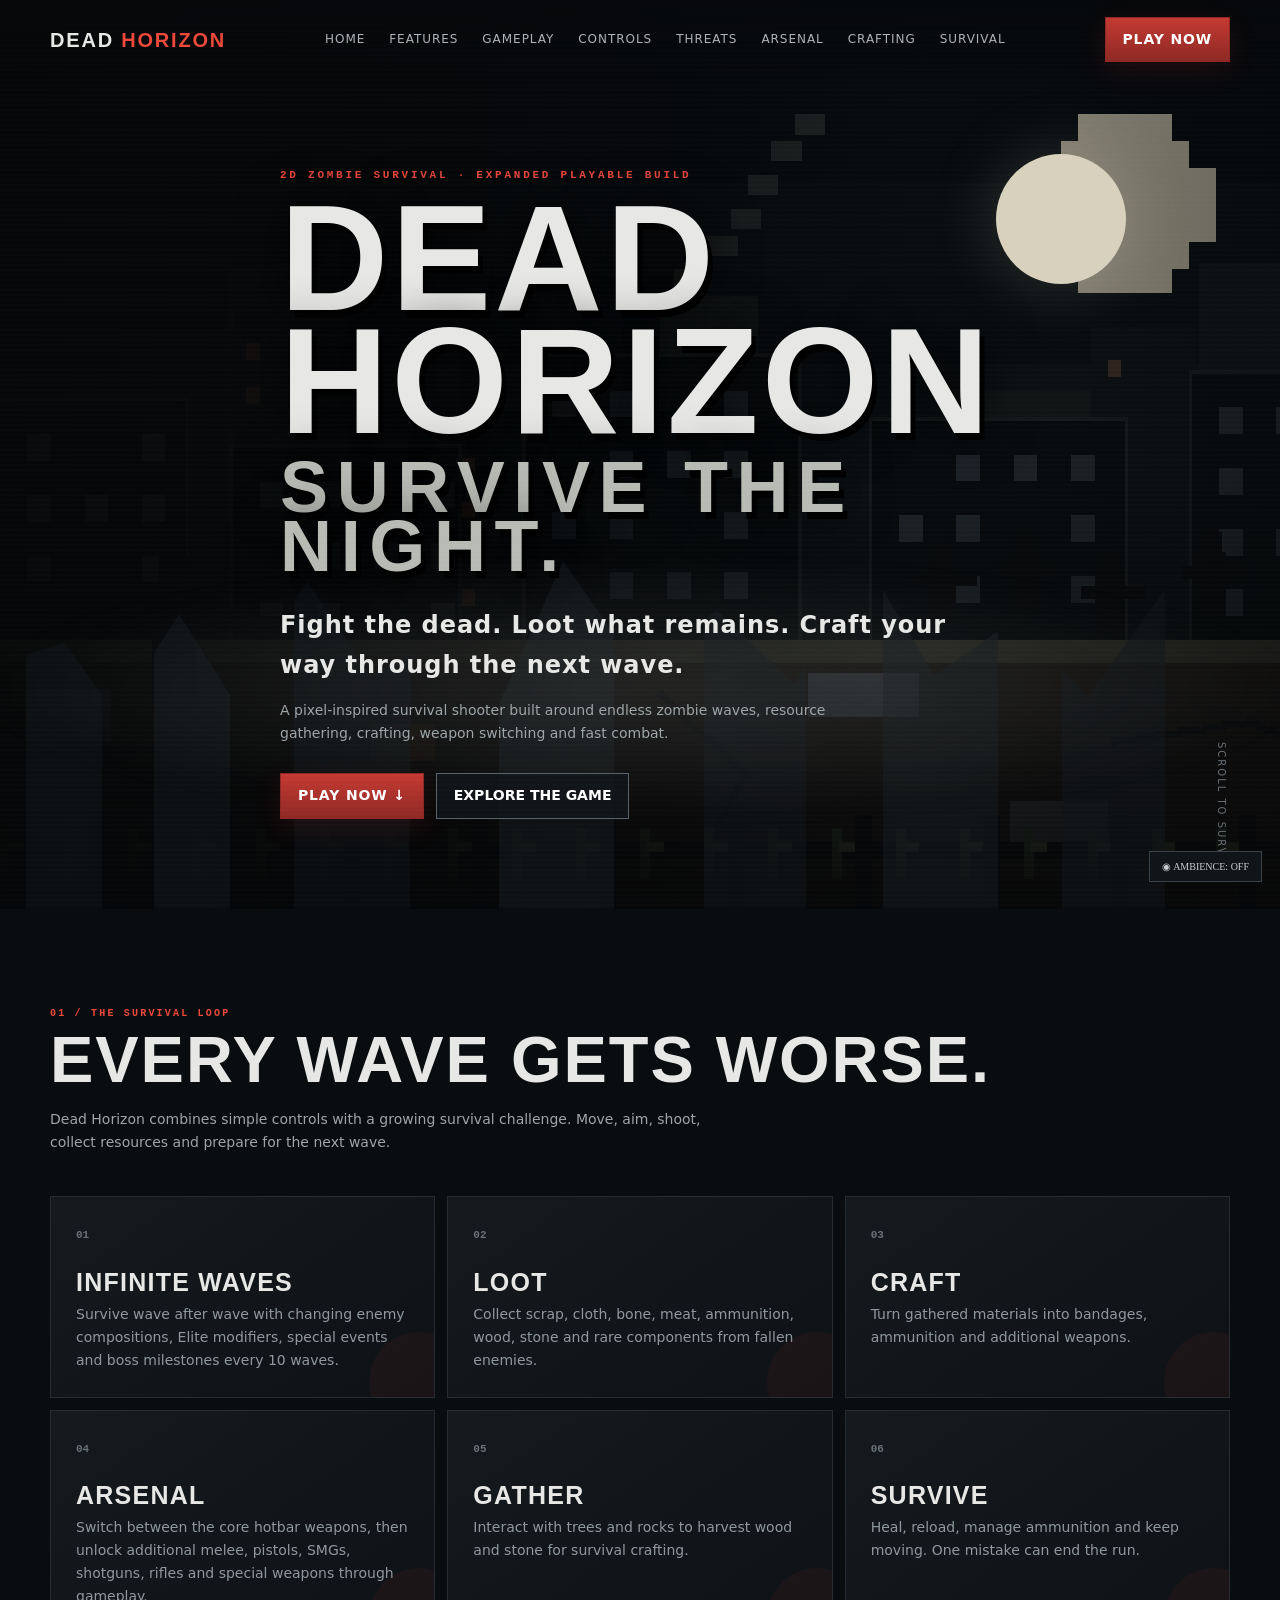
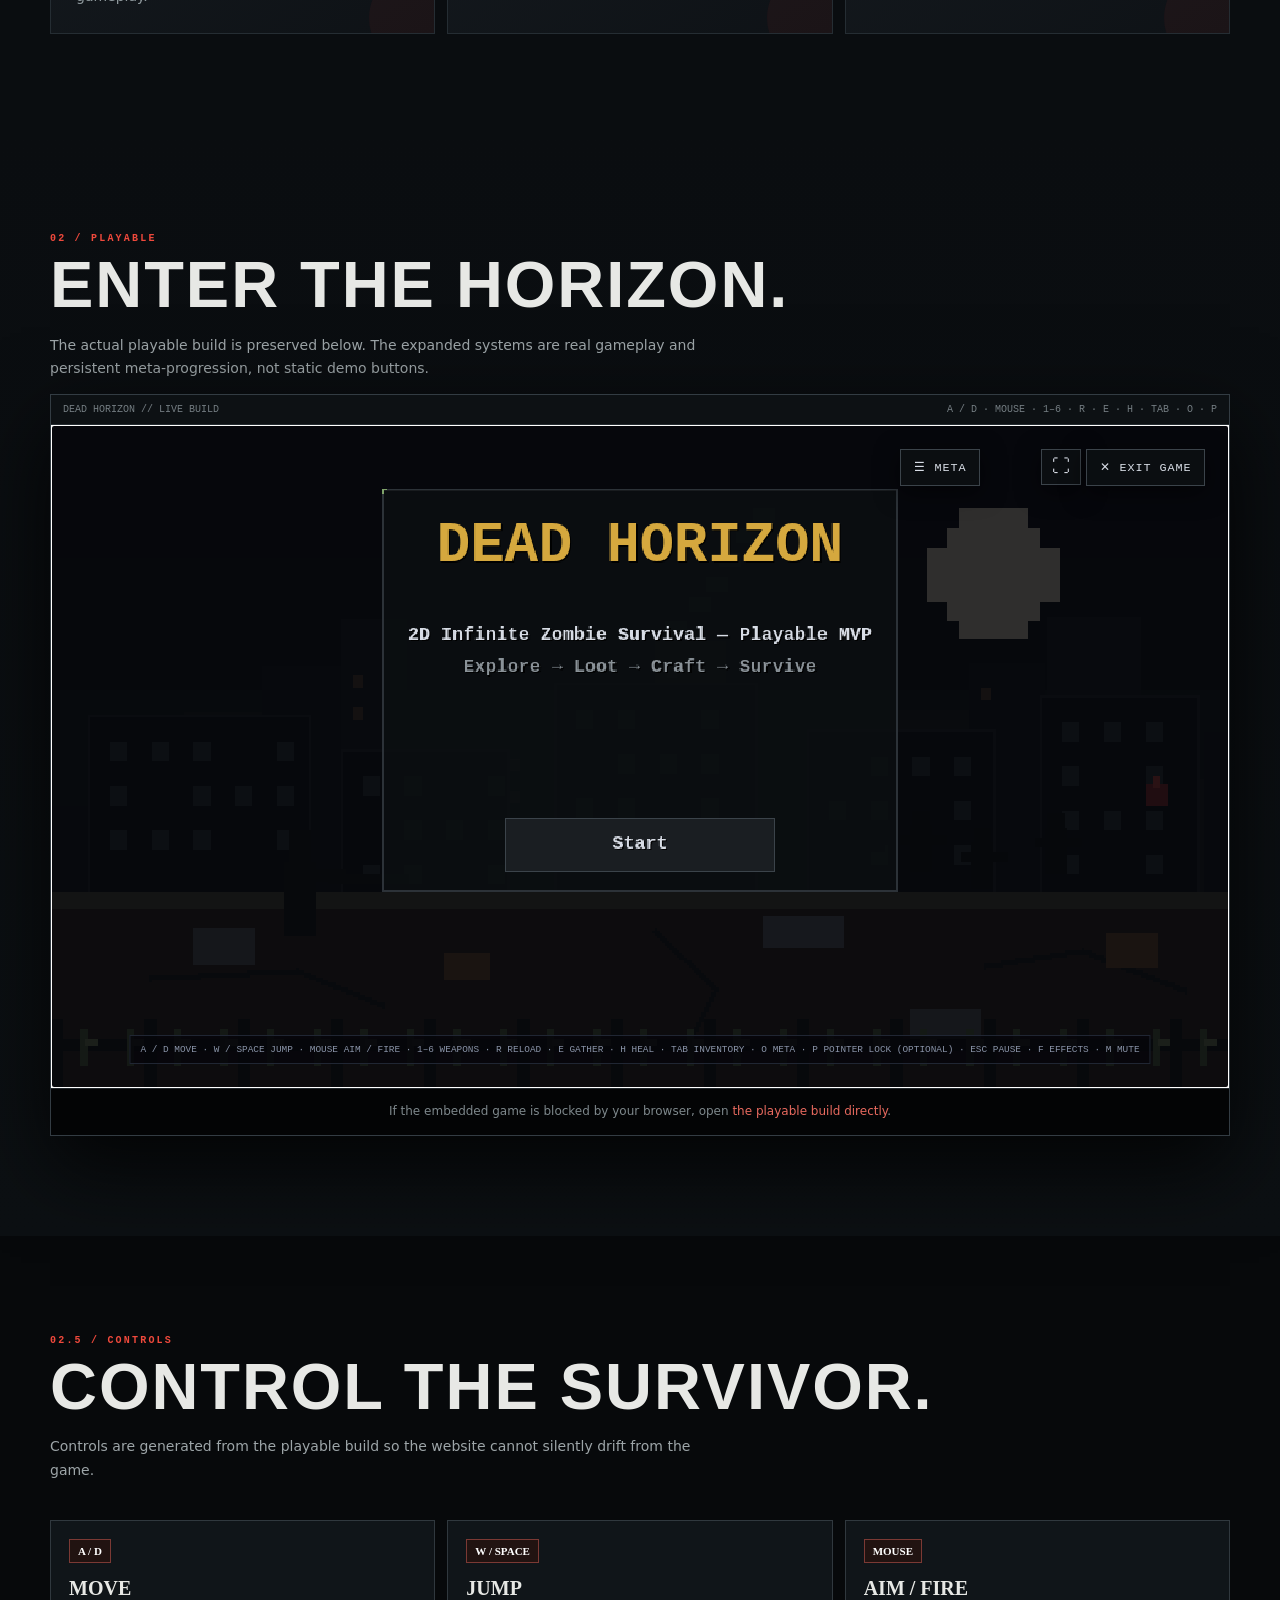
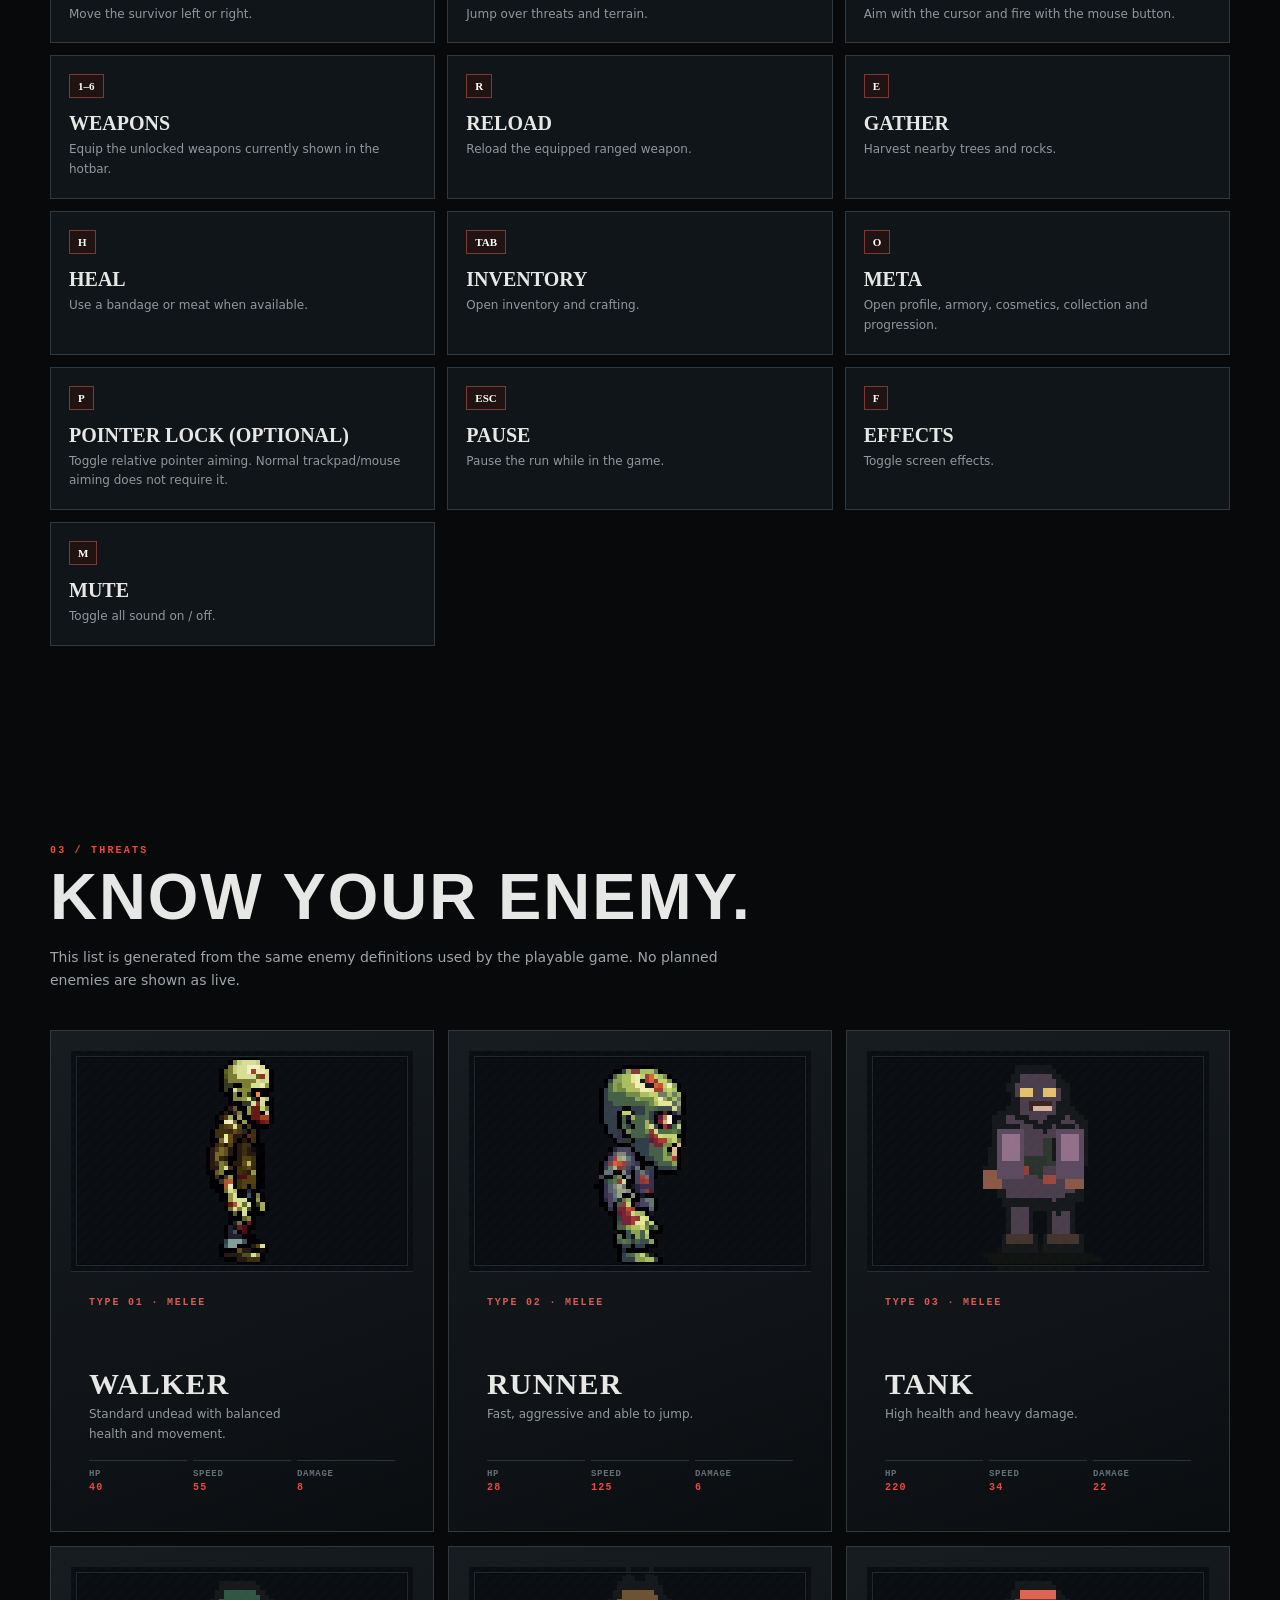
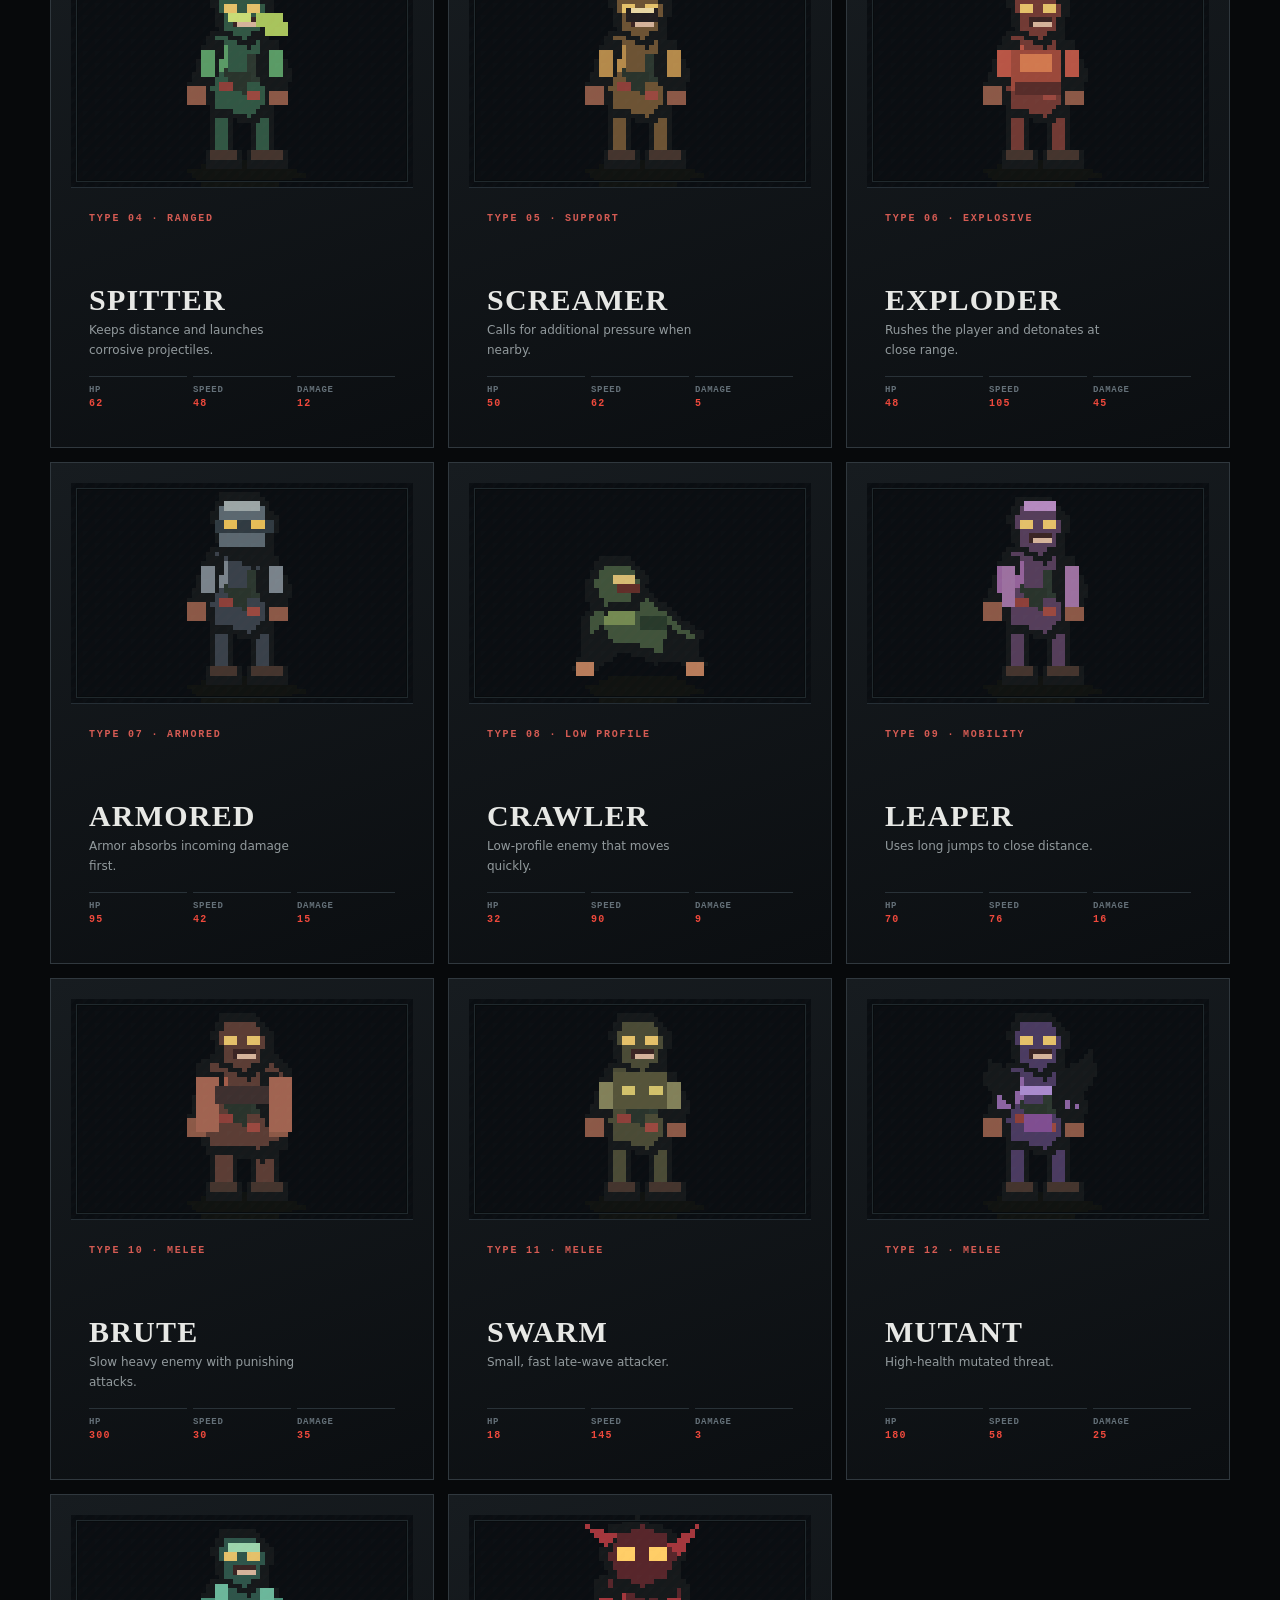
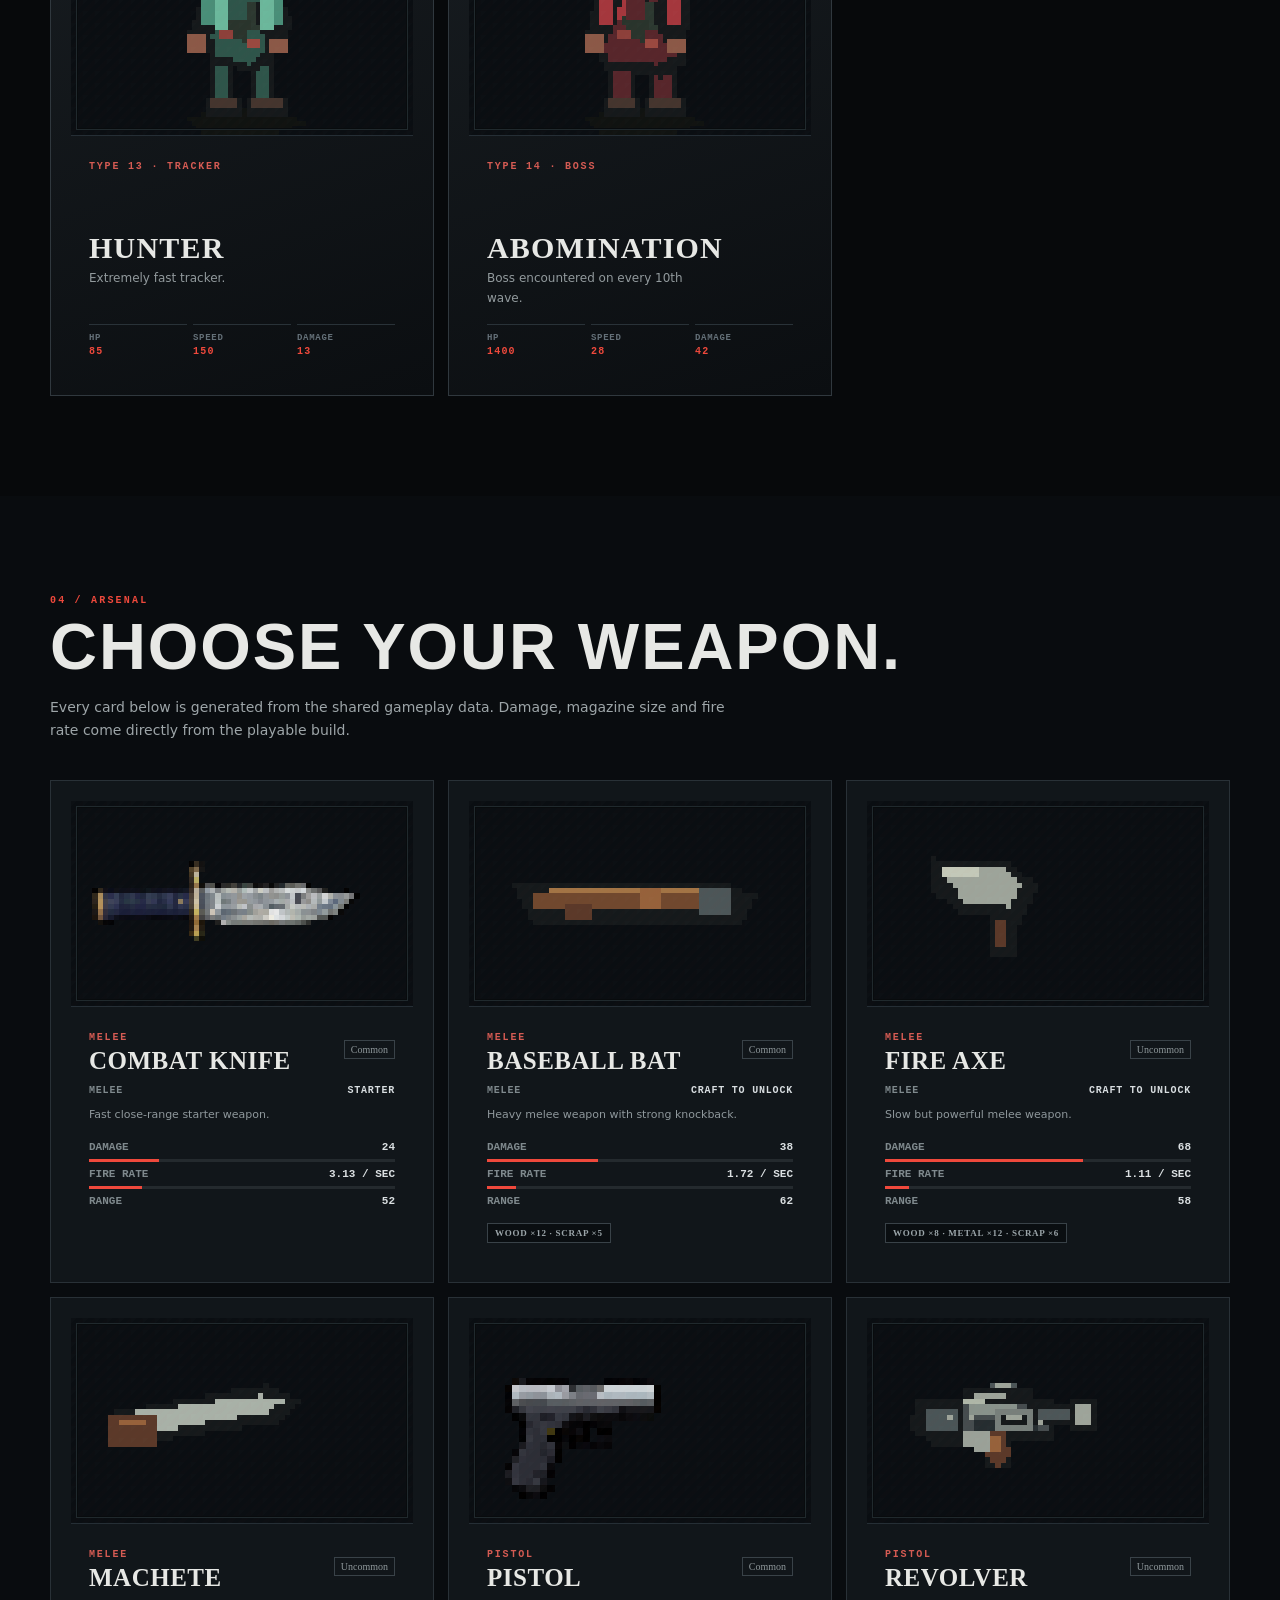
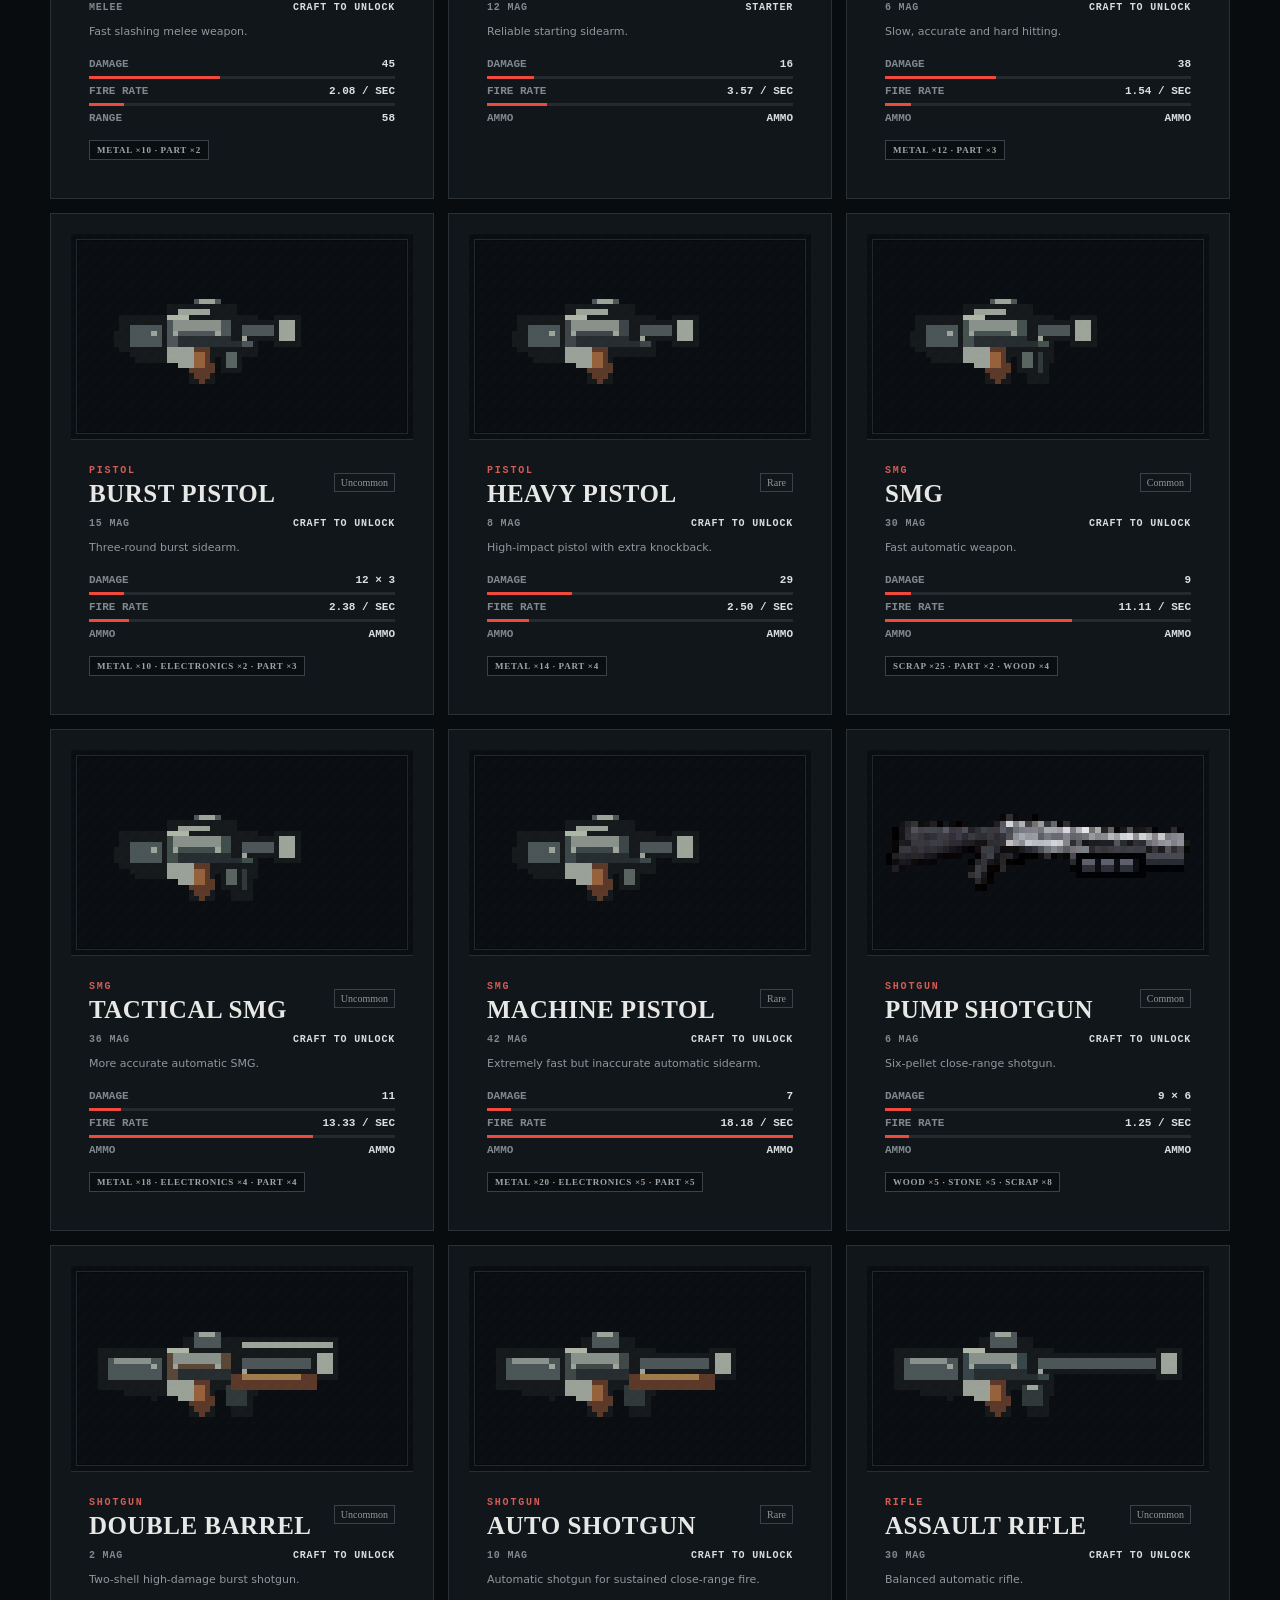
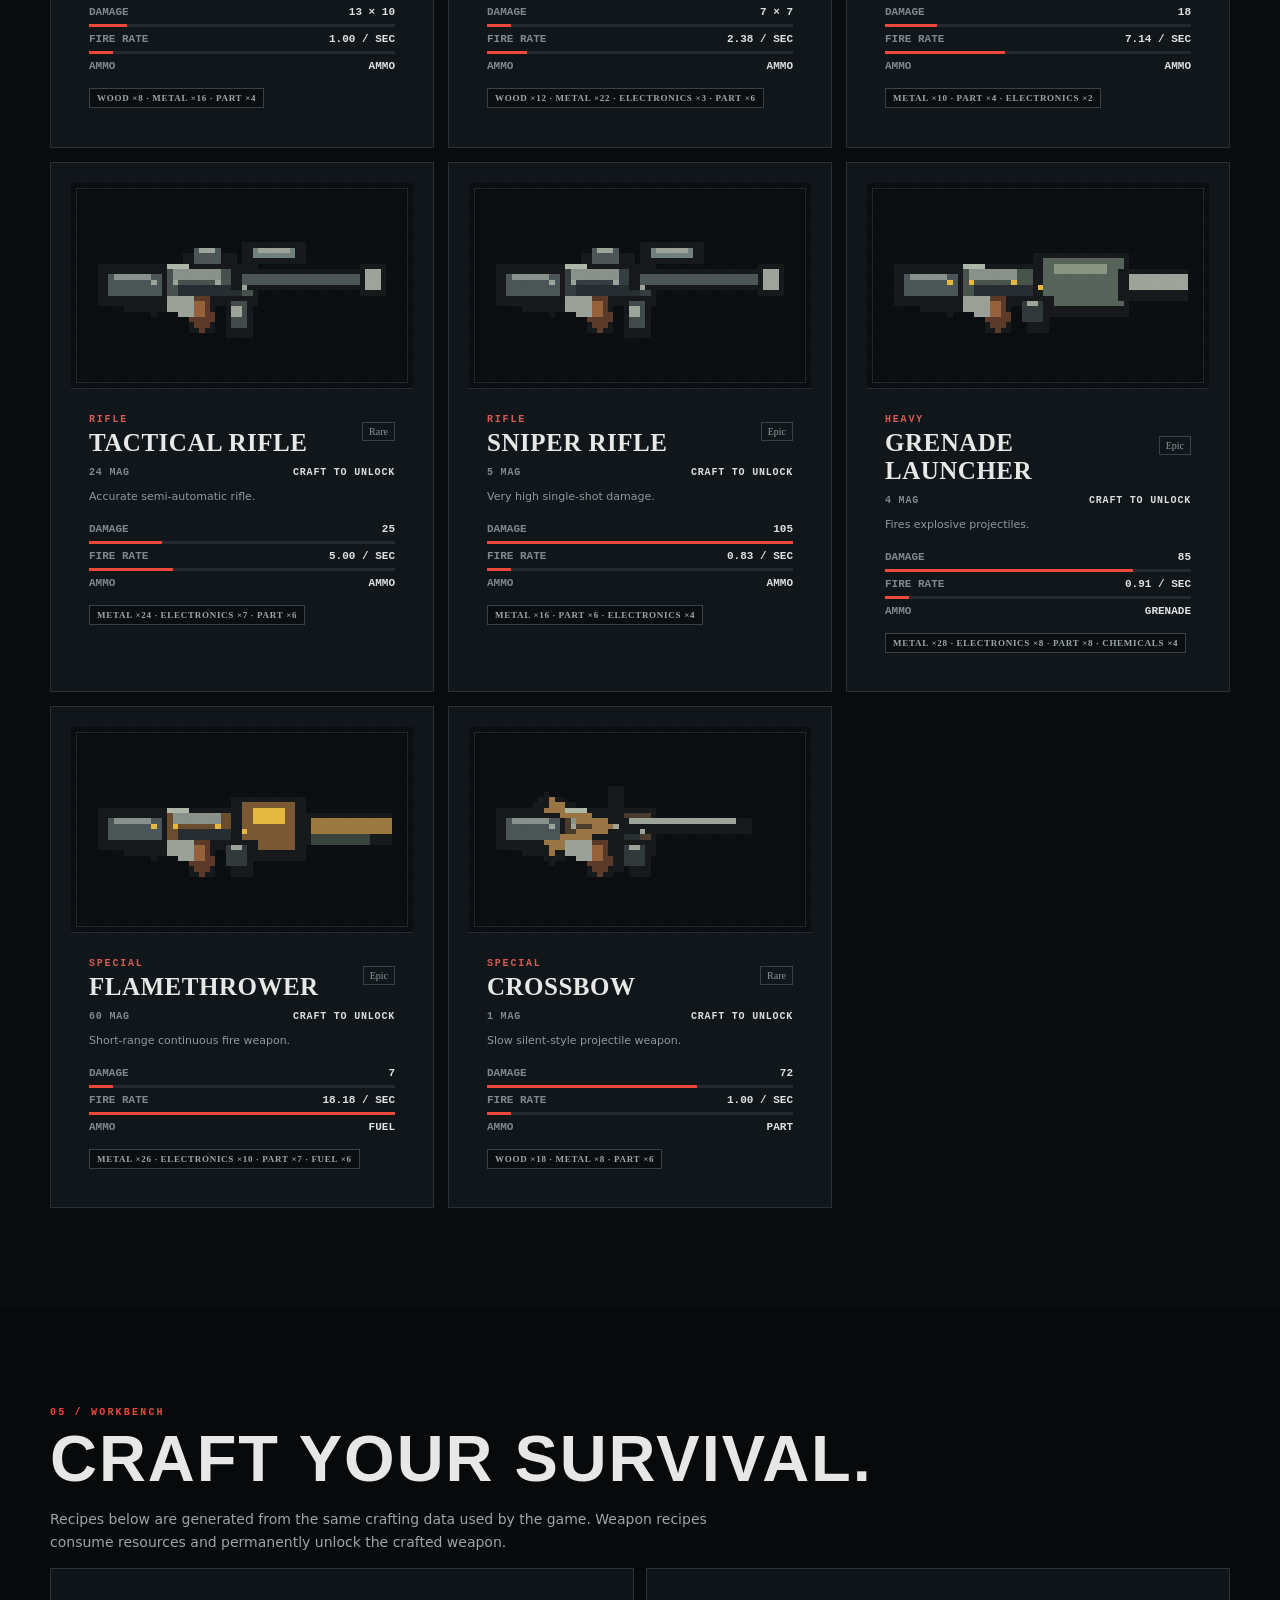
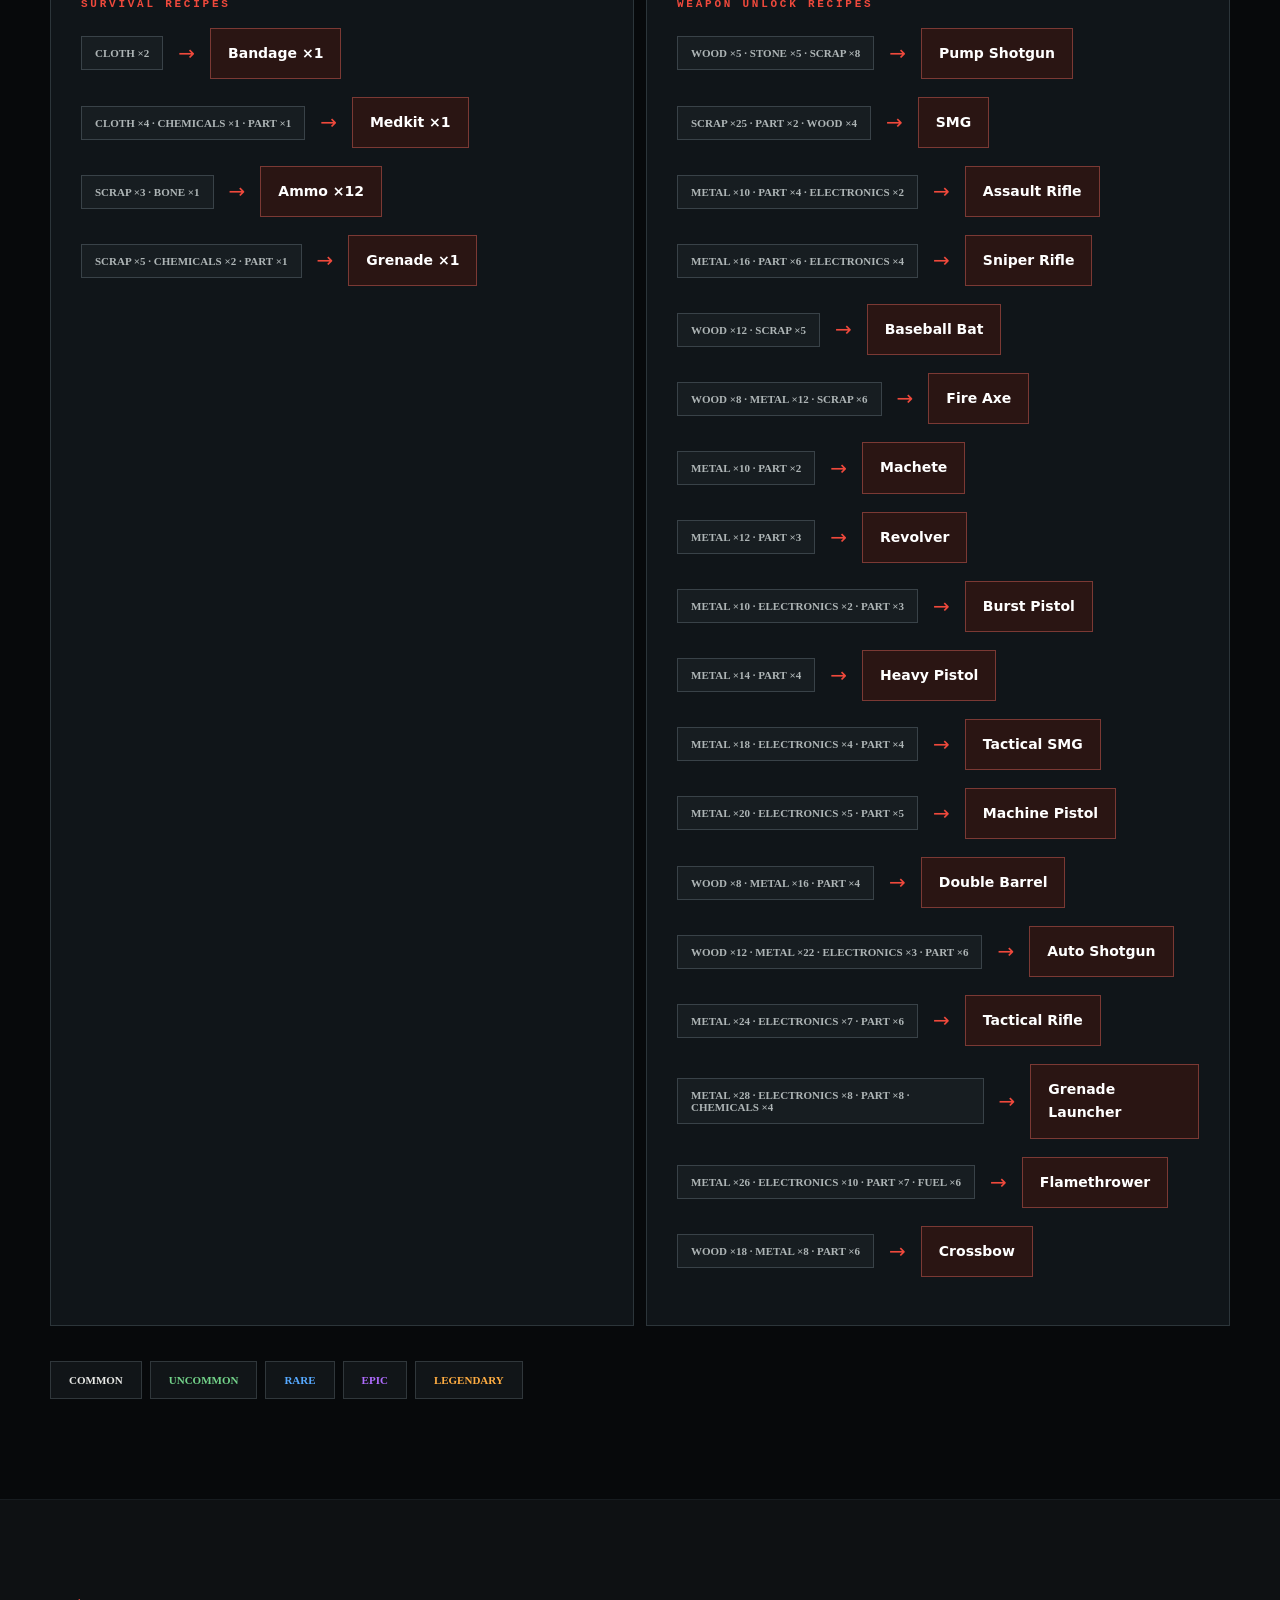
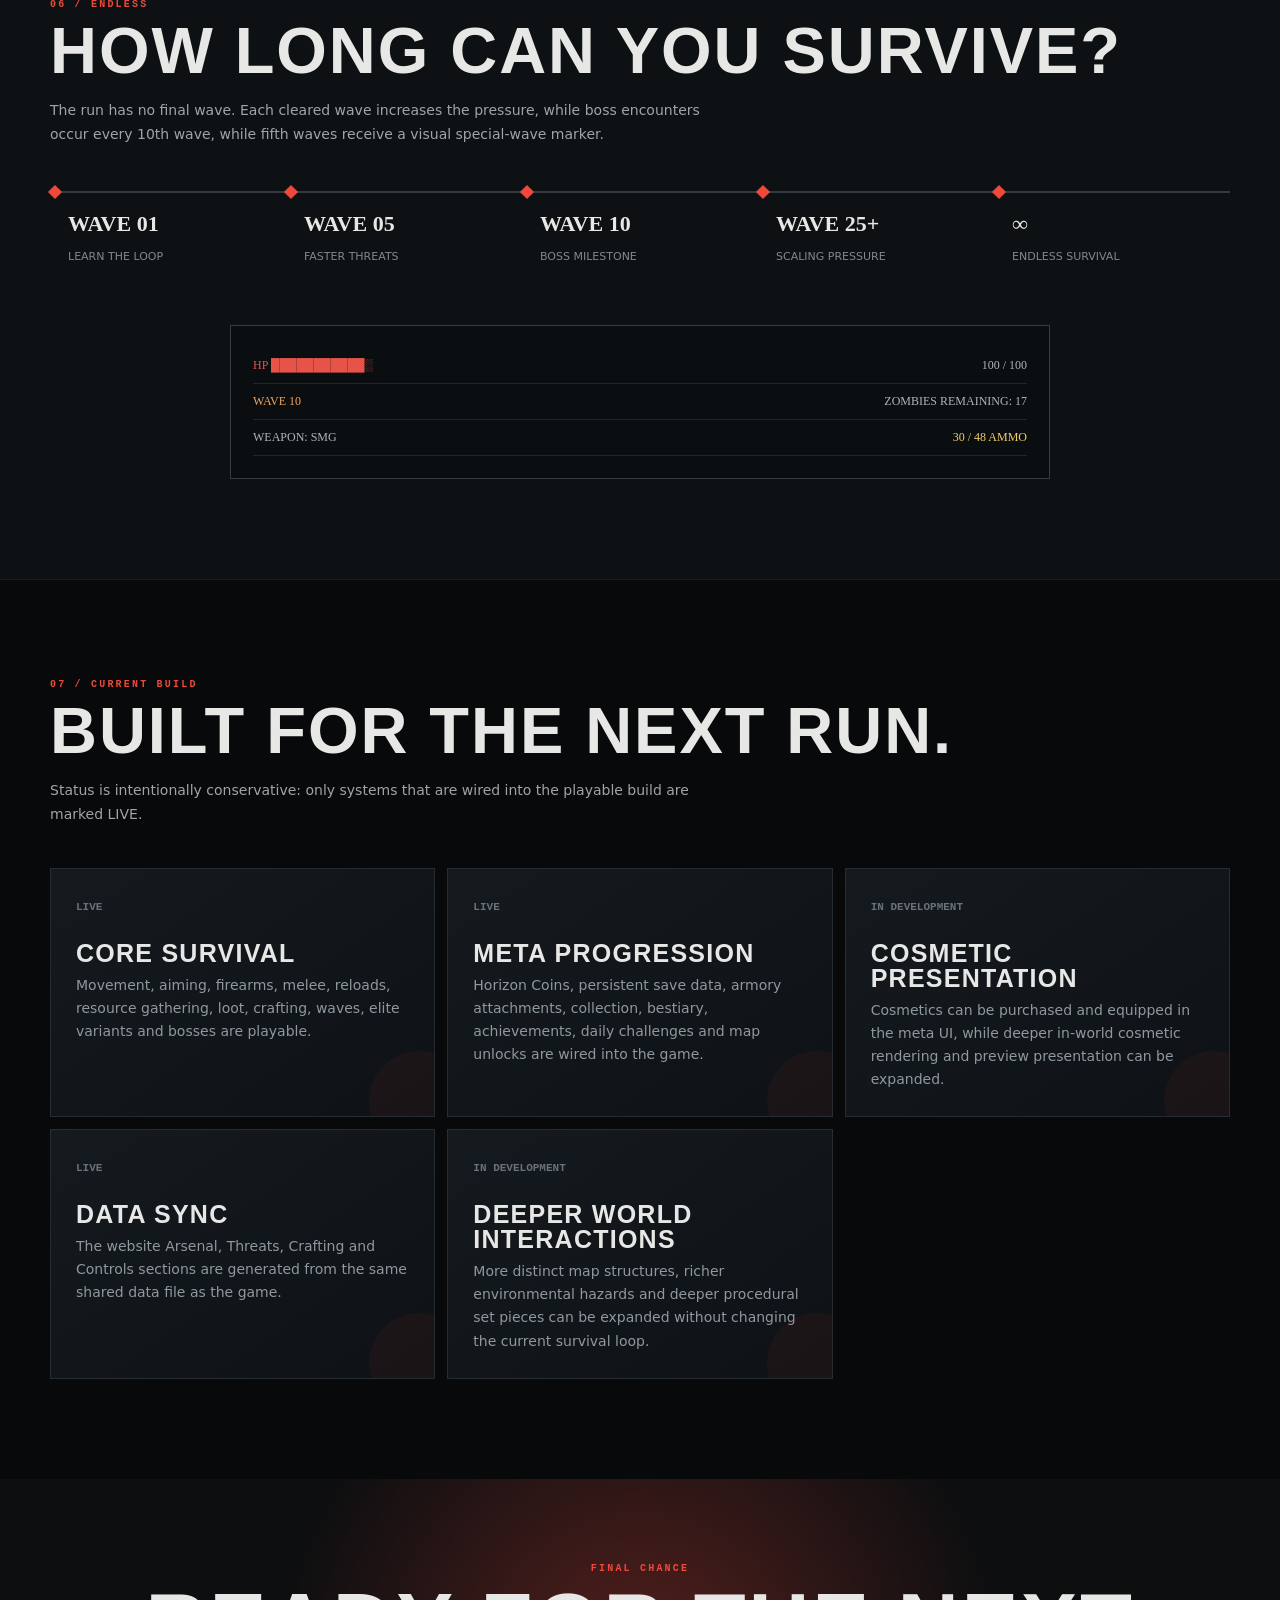
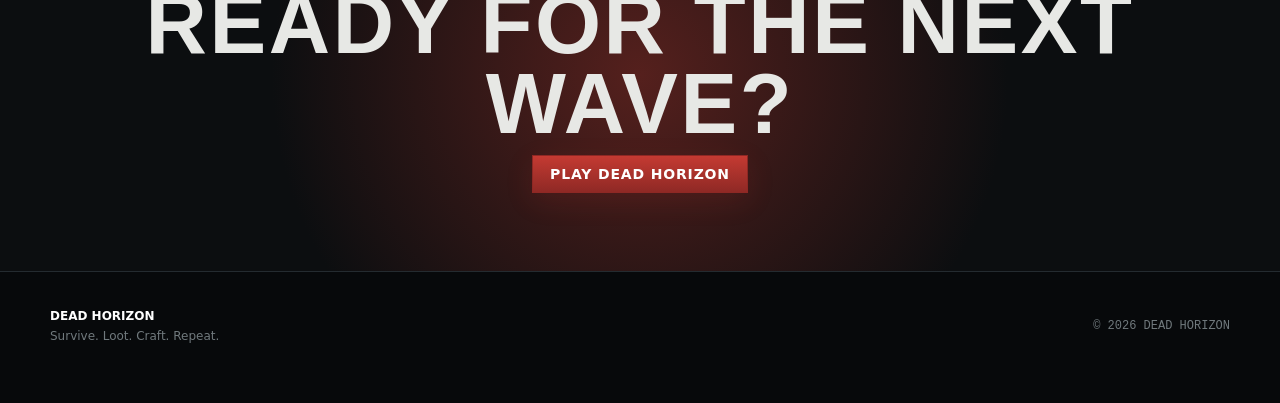
==== dead-horizon-fullscreen-v4/index.html @ 89bdce78 "1stPush" ====
<!doctype html>
<html lang="en">
<head>
<meta charset="utf-8">
<meta name="viewport" content="width=device-width,initial-scale=1,viewport-fit=cover">
<title>Dead Horizon — 2D Zombie Survival</title>
<meta name="description" content="Dead Horizon is a 2D zombie survival shooter with endless waves, resource gathering, crafting-based weapon unlocks, specialized enemies, bosses and persistent meta progression.">
<meta name="theme-color" content="#090b0d">
<meta property="og:title" content="Dead Horizon — 2D Zombie Survival">
<meta property="og:description" content="Survive the night. Fight the dead. Loot. Craft. Repeat.">
<style>
:root{--bg:#07090b;--panel:#101419e8;--panel2:#151a20;--line:#2c333b;--text:#e7e8e5;--muted:#9da5a8;--red:#c7352e;--red2:#ef493c;--orange:#e59a42;--green:#6c8b62;--yellow:#e9c46a;--max:1180px}
*{box-sizing:border-box}html{scroll-behavior:smooth}body{margin:0;background:var(--bg);color:var(--text);font:14px/1.65 Inter,ui-sans-serif,system-ui,-apple-system,Segoe UI,sans-serif;overflow-x:hidden}a{color:inherit;text-decoration:none}button{font:inherit}.mono{font-family:ui-monospace,SFMono-Regular,Menlo,monospace}.container{width:min(var(--max),calc(100% - 36px));margin:auto}
#loader{position:fixed;inset:0;background:#050607;z-index:1000;display:grid;place-items:center;transition:opacity .45s,visibility .45s}.loaderBox{width:min(360px,80vw);text-align:center}.loaderLogo{font:900 clamp(34px,7vw,58px)/1 Impact,Haettenschweiler,'Arial Narrow Bold',sans-serif;letter-spacing:.08em}.loaderLine{height:2px;background:#24292d;margin:18px 0;overflow:hidden}.loaderLine i{display:block;width:45%;height:100%;background:var(--red);animation:load 1s ease-in-out infinite}.loaderText{font-size:11px;letter-spacing:.18em;color:#747c80}@keyframes load{0%{transform:translateX(-110%)}100%{transform:translateX(330%)}}
nav{position:fixed;top:0;left:0;right:0;z-index:100;background:linear-gradient(#07090be8,transparent);padding:17px 0;transition:.25s}nav.scrolled{background:#080a0deF;border-bottom:1px solid #252b30;padding:10px 0}.navInner{display:flex;align-items:center;justify-content:space-between}.brand{font:900 20px/1 Impact,Haettenschweiler,'Arial Narrow Bold',sans-serif;letter-spacing:.09em}.brand span{color:var(--red2)}.links{display:flex;gap:24px;align-items:center;color:#aeb4b6;font-size:12px;text-transform:uppercase;letter-spacing:.08em}.links a:hover,.links a.active{color:#fff}.navPlay,.cta{border:1px solid #8e2824;background:linear-gradient(180deg,#c43a32,#8f2925);color:white;padding:10px 17px;font-weight:800;letter-spacing:.06em;text-transform:uppercase;box-shadow:0 8px 28px #c7352e22;cursor:pointer}.navPlay:hover,.cta:hover{filter:brightness(1.12);transform:translateY(-1px)}.hamb{display:none;background:none;border:0;color:white;font-size:25px}
.hero{min-height:92vh;position:relative;display:grid;align-items:end;overflow:hidden;background:#070b0f url('assets/environment/hero.png') center/cover no-repeat;image-rendering:pixelated}.hero:before{content:"";position:absolute;inset:0;background:linear-gradient(90deg,#050607e8 0%,#050607c9 34%,#05060755 72%,#05060788 100%),linear-gradient(0deg,#050607e8 0%,transparent 48%)}.hero:after{content:"";position:absolute;inset:0;pointer-events:none;background:repeating-linear-gradient(0deg,#fff0 0 3px,#ffffff06 4px,#fff0 5px);mix-blend-mode:screen;opacity:.35}.moon{position:absolute;right:12%;top:17%;width:130px;height:130px;border-radius:50%;background:#d7d1bd;box-shadow:0 0 70px #d8d1b533}.city{position:absolute;inset:auto 0 0;height:45%;opacity:.6;background:linear-gradient(90deg,transparent 2%,#101418 2% 8%,transparent 8% 12%,#12171b 12% 18%,transparent 18% 23%,#0d1216 23% 32%,transparent 32% 39%,#14191c 39% 48%,transparent 48% 55%,#101418 55% 63%,transparent 63% 69%,#14191c 69% 78%,transparent 78% 83%,#101418 83% 91%,transparent 91%);clip-path:polygon(0 40%,5% 35%,9% 52%,14% 28%,18% 48%,24% 20%,29% 43%,34% 34%,39% 50%,44% 15%,50% 42%,56% 27%,62% 45%,68% 17%,73% 43%,79% 30%,85% 48%,91% 22%,96% 44%,100% 32%,100% 100%,0 100%)}.fog{position:absolute;left:-10%;right:-10%;bottom:8%;height:32%;background:radial-gradient(ellipse,#b4bbb522,transparent 62%);filter:blur(14px);animation:fog 16s ease-in-out infinite alternate}@keyframes fog{to{transform:translateX(8%) scale(1.08)}}.heroContent{position:relative;padding:170px 0 90px;max-width:720px}.eyebrow{font:700 11px/1 ui-monospace,monospace;letter-spacing:.25em;color:var(--red2);margin-bottom:16px}.hero h1{font:900 clamp(64px,12vw,150px)/.82 Impact,Haettenschweiler,'Arial Narrow Bold',sans-serif;letter-spacing:.02em;margin:0;text-shadow:5px 7px 0 #000,0 0 50px #000}.hero h1 em{display:block;font-style:normal;color:#b8bbb4;font-size:.48em;letter-spacing:.12em;margin-top:15px}.tagline{font-size:clamp(17px,2.2vw,24px);font-weight:800;letter-spacing:.04em;margin:30px 0 10px}.sub{color:var(--muted);max-width:590px}.actions{display:flex;gap:12px;flex-wrap:wrap;margin-top:28px}.ghost{border:1px solid #596169;background:#11161ad9;color:white;padding:10px 17px;font-weight:800;cursor:pointer}.ghost:hover{border-color:#a8b0b3;background:#171d22}.scrollCue{position:absolute;right:4%;bottom:30px;writing-mode:vertical-rl;color:#687177;font-size:10px;letter-spacing:.2em}
section{padding:100px 0}.sectionKicker{font:700 10px/1 ui-monospace,monospace;letter-spacing:.22em;color:var(--red2);text-transform:uppercase}.sectionTitle{font:900 clamp(34px,6vw,65px)/.95 Impact,Haettenschweiler,'Arial Narrow Bold',sans-serif;letter-spacing:.03em;margin:10px 0 18px}.sectionIntro{color:var(--muted);max-width:680px}.features{background:#0a0d10}.grid{display:grid;grid-template-columns:repeat(3,1fr);gap:12px;margin-top:42px}.card{position:relative;padding:25px;background:linear-gradient(145deg,#151a1f,#0e1216);border:1px solid #252d33;min-height:190px;overflow:hidden;transition:.25s}.card:hover{transform:translateY(-5px);border-color:#6d3935;box-shadow:0 18px 40px #0008}.card:after{content:"";position:absolute;width:100px;height:100px;border-radius:50%;right:-35px;bottom:-35px;background:#c7352e12}.num{font:700 11px ui-monospace,monospace;color:#697278}.card h3{font:900 25px/1 Impact,Haettenschweiler,'Arial Narrow Bold',sans-serif;letter-spacing:.05em;margin:24px 0 8px}.card p{color:#8f999d;margin:0}.gameplay{background:linear-gradient(180deg,#0a0d10,#0c1013)}.gameFrame{border:1px solid #333c43;background:#030405;box-shadow:0 30px 80px #000c;position:relative}.gameFrame iframe{display:block;width:100%;aspect-ratio:16/9;border:0}.frameTop{padding:9px 12px;border-bottom:1px solid #262d32;background:#0d1114;color:#747d82;font:10px ui-monospace,monospace;display:flex;justify-content:space-between}.playNote{padding:13px;color:#7e888c;font-size:12px;text-align:center;border-top:1px solid #22292d}
.enemyGrid,.weaponGrid{display:grid;grid-template-columns:repeat(3,1fr);gap:14px;margin-top:38px}.enemy,.weapon{position:relative;overflow:hidden;border:1px solid #2c353b;background:linear-gradient(180deg,#11171b,#0c1013);padding:0;min-width:0}.assetFrame{position:relative;display:grid;place-items:center;min-height:220px;background:#0a0e12;border-bottom:1px solid #252e35;overflow:hidden}.assetFrame:before{content:"";position:absolute;inset:0;background:linear-gradient(135deg,#ffffff04 25%,transparent 25% 50%,#c7352e06 50% 75%,transparent 75%);background-size:12px 12px;opacity:.5;pointer-events:none}.assetFrame:after{content:"";position:absolute;inset:5px;border:1px solid #20292d;box-shadow:inset 0 0 0 1px #080b0d;pointer-events:none}.assetFrame img{display:block;width:100%;height:220px;object-fit:contain;image-rendering:pixelated;image-rendering:crisp-edges;transition:transform .25s ease,filter .25s ease}.enemy:hover .assetFrame img,.weapon:hover .assetFrame img{transform:scale(1.04);filter:brightness(1.12)}.assetFallback{padding:28px;text-align:center;color:#66727a;font:700 11px ui-monospace,monospace;letter-spacing:.12em}.enemyBody,.weaponBody{padding:17px 18px 18px}.visualKicker{font:700 10px ui-monospace,monospace;letter-spacing:.18em;color:#d55b53}.enemy h3,.weapon h3{margin:6px 0 7px;font:900 clamp(23px,2.2vw,34px)/.95 Impact,Haettenschweiler,'Arial Narrow Bold',sans-serif;letter-spacing:.02em}.visualDesc{color:#8e999f;font-size:12px;line-height:1.65;min-height:40px}.visualMeta{display:grid;grid-template-columns:repeat(3,1fr);gap:6px;margin-top:15px}.visualStat{border-top:1px solid #293238;padding-top:8px}.visualStat span{display:block;color:#647078;font:700 9px ui-monospace,monospace;letter-spacing:.08em}.visualStat b{display:block;margin-top:3px;color:#d9dee0;font:700 12px ui-monospace,monospace}.weaponTop{display:flex;align-items:flex-start;justify-content:space-between;gap:10px}.weaponTag{border:1px solid #3a454c;padding:5px 7px;color:#9aa4a8;font:700 9px ui-monospace,monospace;white-space:nowrap}.weaponMeta{display:flex;justify-content:space-between;gap:10px;color:#707c82;font:700 9px ui-monospace,monospace;letter-spacing:.08em}.weaponMeta b{color:#d4a64d}.weaponDesc{margin-top:12px;color:#8e999f;font-size:12px;line-height:1.55}.unlockTag{margin-top:12px;border:1px solid #303a40;background:#0a0e11;padding:8px;color:#8d999e;font:700 9px ui-monospace,monospace}.stat{margin-top:14px}.statRow{display:flex;justify-content:space-between;gap:10px;color:#718087;font:700 10px ui-monospace,monospace;margin-top:9px}.statRow b{color:#dbe0e2}.bar{height:3px;background:#20282d;margin-top:5px}.bar i{display:block;height:100%;background:#c9433d}.weapon .assetFrame{min-height:205px}.weapon .assetFrame img{height:205px}.enemy b:first-child{display:block;margin-bottom:8px;color:#6c777d;font:700 9px ui-monospace,monospace;letter-spacing:.15em}.enemyMeta{display:none}.sil{display:none}
.controlsGrid{display:grid;grid-template-columns:repeat(3,1fr);gap:12px;margin-top:38px}.controlCard{border:1px solid #30383e;background:#101519;padding:18px;min-height:110px}.controlKey{display:inline-block;border:1px solid #7b3934;background:#211311;color:#fff;padding:5px 8px;font:800 11px ui-monospace}.controlCard h3{font:900 20px Impact;margin:14px 0 5px}.controlCard p{color:#8f989c;margin:0;font-size:12px}.weaponDesc{color:#8f989c;font-size:11px;margin:10px 0}.unlockTag{display:inline-block;margin-top:10px;padding:4px 7px;border:1px solid #394248;color:#9ca6aa;font:700 9px ui-monospace;letter-spacing:.08em}.weaponMeta{display:flex;justify-content:space-between;gap:8px;color:#7f898d;font-size:10px;margin-top:10px}.weaponMeta b{color:#d8dde0}.enemyMeta{display:flex;gap:12px;flex-wrap:wrap;margin-top:14px;color:#8f989c;font:10px ui-monospace}.enemyMeta b{color:#d8dde0}.enemy{min-height:230px;border:1px solid #30383e;background:linear-gradient(160deg,#171c20,#0b0e11);padding:20px;position:relative;overflow:hidden}.enemy .sil{position:absolute;right:20px;bottom:0;font:900 120px/.7 Impact;color:#20262a}.enemy h3{position:relative;font:900 30px Impact;margin:55px 0 4px;letter-spacing:.04em}.enemy p{position:relative;color:#929a9d;margin:0;max-width:220px}.enemy b{color:var(--red2);font:700 10px ui-monospace,monospace;letter-spacing:.12em}.weapons{background:#090c0f}.weapon{padding:20px;border:1px solid #293137;background:#11161a}.weaponTop{display:flex;justify-content:space-between;align-items:center}.weapon h3{font:900 25px Impact;margin:0}.weaponTag{font:10px ui-monospace;color:#8e979a;border:1px solid #394248;padding:3px 6px}.stat{margin-top:18px}.statRow{display:flex;justify-content:space-between;color:#7f898d;font-size:11px;margin:6px 0}.bar{height:3px;background:#242a2e}.bar i{display:block;height:100%;background:var(--red2)}
.loop{background:#0e1113;border-top:1px solid #171c20;border-bottom:1px solid #171c20}.steps{display:grid;grid-template-columns:repeat(5,1fr);margin-top:45px}.step{padding:18px;border-top:2px solid #343b40;position:relative}.step:before{content:"";position:absolute;top:-6px;left:0;width:10px;height:10px;background:var(--red2);transform:rotate(45deg)}.step strong{display:block;font:900 22px Impact;margin-bottom:7px}.step span{font-size:11px;color:#7f898e}.craft{display:grid;grid-template-columns:1fr 1fr;gap:12px}.craftPanel{border:1px solid #2c353a;background:#101519;padding:30px}.recipe{display:flex;align-items:center;gap:15px;margin:18px 0}.resource{padding:10px 13px;border:1px solid #394248;background:#171d21;color:#aeb5b6;font:700 11px ui-monospace}.arrow{color:var(--red2);font-size:20px}.output{padding:13px 17px;border:1px solid #7b3934;background:#2a1513;color:#fff;font-weight:800}.coming{font-size:10px;letter-spacing:.15em;color:#697378;margin-top:22px}
.rarity{display:flex;gap:8px;flex-wrap:wrap;margin-top:35px}.rarity span{padding:12px 18px;border:1px solid #30373b;background:#111518;font:800 11px ui-monospace}.rarity span:nth-child(2){color:#73d38a}.rarity span:nth-child(3){color:#56a9ff}.rarity span:nth-child(4){color:#b06cff}.rarity span:nth-child(5){color:#ffad42}.preview{background:#07090b}.hud{max-width:820px;margin:40px auto 0;border:1px solid #353c42;background:#0b0e11;padding:22px;font:12px ui-monospace;color:#aeb6b9}.hudLine{display:flex;justify-content:space-between;gap:20px;border-bottom:1px solid #20272b;padding:10px 0}.hp{color:#e65349}.ammo{color:#f2cc68}.wave{color:#f1a45c}.ctaBand{padding:85px 0;background:radial-gradient(circle at center,#55201d,#0c0e10 55%);text-align:center}.ctaBand .sectionTitle{font-size:clamp(45px,8vw,85px)}footer{border-top:1px solid #242b30;padding:35px 0;color:#70797d;font-size:12px}.footerIn{display:flex;justify-content:space-between;gap:20px;align-items:center}.sound{position:fixed;right:18px;bottom:18px;z-index:80;border:1px solid #394248;background:#101519;color:#c9ced0;padding:9px 12px;font:10px ui-monospace;cursor:pointer}.reveal{opacity:0;transform:translateY(24px);transition:.7s ease}.reveal.in{opacity:1;transform:none}@media(max-width:800px){.links,.navPlay{display:none}.hamb{display:block}.grid,.enemyGrid,.weaponGrid,.controlsGrid{grid-template-columns:1fr 1fr}.assetFrame,.weapon .assetFrame{min-height:190px}.assetFrame img,.weapon .assetFrame img{height:190px}.steps{grid-template-columns:1fr 1fr}.craft{grid-template-columns:1fr}.hero{min-height:88vh}.moon{right:4%;width:90px;height:90px}.heroContent{padding-top:150px}.scrollCue{display:none}}@media(max-width:520px){.container{width:min(var(--max),calc(100% - 24px))}section{padding:72px 0}.grid,.enemyGrid,.weaponGrid,.controlsGrid,.steps{grid-template-columns:1fr}.assetFrame,.weapon .assetFrame{min-height:210px}.assetFrame img,.weapon .assetFrame img{height:210px}.hero h1{font-size:68px}.actions>*{width:100%;text-align:center}.gameFrame iframe{aspect-ratio:4/3}.footerIn{flex-direction:column;align-items:flex-start}.recipe{flex-wrap:wrap}}
@media(prefers-reduced-motion:reduce){*,*::before,*::after{scroll-behavior:auto!important;animation:none!important;transition:none!important}}

/* ===== FULLSCREEN GAME MODE ===== */
#gameLaunch{position:fixed;inset:0;width:100vw;height:100vh;background:#000;z-index:1200;display:none;overflow:hidden}#gameLaunch.on{display:block}#gameLaunch:fullscreen{width:100vw;height:100vh;background:#000}#gameLaunch:-webkit-full-screen{width:100vw;height:100vh;background:#000}body.game-active{overflow:hidden;width:100%;height:100%}body.game-active>nav,body.game-active>header,body.game-active>main,body.game-active>footer,body.game-active>.sound,body.game-active>#loader{visibility:hidden}.glFrame{position:absolute;inset:0;width:100%;height:100%;border:0;background:#000}.glVeil{position:absolute;inset:0;z-index:3;display:grid;place-items:center;background:#000;transition:opacity .35s}.glTitle{font:900 clamp(34px,7vw,78px)/1 Impact,Haettenschweiler,'Arial Narrow Bold',sans-serif;letter-spacing:.12em;text-align:center;text-shadow:0 0 35px #c7352e}.glTitle i{display:block;margin-top:14px;font:11px ui-monospace,monospace;letter-spacing:.24em;color:#e59a42;font-style:normal}.glExit{position:absolute;z-index:5;right:clamp(12px,2vw,32px);top:clamp(12px,2vw,32px);background:#080a0ee6;color:#ddd;border:1px solid #3b4150;padding:8px 12px;font:11px ui-monospace,monospace;cursor:pointer;letter-spacing:.08em}.glExit:hover{border-color:#c7352e}
</style>
</head>
<body>
<div id="loader"><div class="loaderBox"><div class="loaderLogo">DEAD HORIZON</div><div class="loaderLine"><i></i></div><div class="loaderText">INITIALIZING SURVIVAL SYSTEM...</div></div></div>
<nav id="nav"><div class="container navInner"><a class="brand" href="#home">DEAD <span>HORIZON</span></a><div class="links"><a href="#home">Home</a><a href="#features">Features</a><a href="#gameplay">Gameplay</a><a href="#controls">Controls</a><a href="#enemies">Threats</a><a href="#arsenal">Arsenal</a><a href="#crafting">Crafting</a><a href="#survival">Survival</a></div><a class="navPlay" href="#gameplay">Play Now</a><button class="hamb" aria-label="Open menu">☰</button></div></nav>
<header id="home" class="hero"><div class="moon"></div><div class="city"></div><div class="fog"></div><div class="container heroContent reveal"><div class="eyebrow">2D ZOMBIE SURVIVAL · EXPANDED PLAYABLE BUILD</div><h1>DEAD HORIZON<em>SURVIVE THE NIGHT.</em></h1><div class="tagline">Fight the dead. Loot what remains. Craft your way through the next wave.</div><p class="sub">A pixel-inspired survival shooter built around endless zombie waves, resource gathering, crafting, weapon switching and fast combat.</p><div class="actions"><a class="cta" href="#gameplay">PLAY NOW ↓</a><a class="ghost" href="#features">EXPLORE THE GAME</a></div></div><div class="scrollCue">SCROLL TO SURVIVE</div></header>
<main>
<section id="features" class="features"><div class="container"><div class="sectionKicker">01 / THE SURVIVAL LOOP</div><h2 class="sectionTitle">EVERY WAVE GETS WORSE.</h2><p class="sectionIntro">Dead Horizon combines simple controls with a growing survival challenge. Move, aim, shoot, collect resources and prepare for the next wave.</p><div class="grid"><article class="card reveal"><span class="num">01</span><h3>INFINITE WAVES</h3><p>Survive wave after wave with changing enemy compositions, Elite modifiers, special events and boss milestones every 10 waves.</p></article><article class="card reveal"><span class="num">02</span><h3>LOOT</h3><p>Collect scrap, cloth, bone, meat, ammunition, wood, stone and rare components from fallen enemies.</p></article><article class="card reveal"><span class="num">03</span><h3>CRAFT</h3><p>Turn gathered materials into bandages, ammunition and additional weapons.</p></article><article class="card reveal"><span class="num">04</span><h3>ARSENAL</h3><p>Switch between the core hotbar weapons, then unlock additional melee, pistols, SMGs, shotguns, rifles and special weapons through gameplay.</p></article><article class="card reveal"><span class="num">05</span><h3>GATHER</h3><p>Interact with trees and rocks to harvest wood and stone for survival crafting.</p></article><article class="card reveal"><span class="num">06</span><h3>SURVIVE</h3><p>Heal, reload, manage ammunition and keep moving. One mistake can end the run.</p></article></div></div></section>
<section id="gameplay" class="gameplay"><div class="container"><div class="sectionKicker">02 / PLAYABLE</div><h2 class="sectionTitle">ENTER THE HORIZON.</h2><p class="sectionIntro">The actual playable build is preserved below. The expanded systems are real gameplay and persistent meta-progression, not static demo buttons.</p><div class="gameFrame reveal"><div class="frameTop"><span>DEAD HORIZON // LIVE BUILD</span><span>A/D · MOUSE · 1–6 · R · E · H · TAB · O</span></div><iframe src="game.html" title="Dead Horizon playable game"></iframe><div class="playNote">If the embedded game is blocked by your browser, open <a href="game.html" style="color:#e86a5f">the playable build directly</a>.</div></div></div></section><section id="controls"><div class="container"><div class="sectionKicker">02.5 / CONTROLS</div><h2 class="sectionTitle">CONTROL THE SURVIVOR.</h2><p class="sectionIntro">Controls are generated from the playable build so the website cannot silently drift from the game.</p><div class="controlsGrid" id="controlsGrid"></div></div></section><section id="enemies"><div class="container"><div class="sectionKicker">03 / THREATS</div><h2 class="sectionTitle">KNOW YOUR ENEMY.</h2><p class="sectionIntro">This list is generated from the same enemy definitions used by the playable game. No planned enemies are shown as live.</p><div class="enemyGrid" id="enemyGrid"></div></div></section>
<section id="arsenal" class="weapons"><div class="container"><div class="sectionKicker">04 / ARSENAL</div><h2 class="sectionTitle">CHOOSE YOUR WEAPON.</h2><p class="sectionIntro">Every card below is generated from the shared gameplay data. Damage, magazine size and fire rate come directly from the playable build.</p><div class="weaponGrid" id="weaponGrid"></div></div></section>
<section id="crafting"><div class="container"><div class="sectionKicker">05 / WORKBENCH</div><h2 class="sectionTitle">CRAFT YOUR SURVIVAL.</h2><p class="sectionIntro">Recipes below are generated from the same crafting data used by the game. Weapon recipes consume resources and permanently unlock the crafted weapon.</p><div class="craft" id="craftGrid"></div><div class="rarity"><span>COMMON</span><span>UNCOMMON</span><span>RARE</span><span>EPIC</span><span>LEGENDARY</span></div></div></section>
<section id="survival" class="loop"><div class="container"><div class="sectionKicker">06 / ENDLESS</div><h2 class="sectionTitle">HOW LONG CAN YOU SURVIVE?</h2><p class="sectionIntro">The run has no final wave. Each cleared wave increases the pressure, while boss encounters occur every 10th wave, while fifth waves receive a visual special-wave marker.</p><div class="steps"><div class="step reveal"><strong>WAVE 01</strong><span>LEARN THE LOOP</span></div><div class="step reveal"><strong>WAVE 05</strong><span>FASTER THREATS</span></div><div class="step reveal"><strong>WAVE 10</strong><span>BOSS MILESTONE</span></div><div class="step reveal"><strong>WAVE 25+</strong><span>SCALING PRESSURE</span></div><div class="step reveal"><strong>∞</strong><span>ENDLESS SURVIVAL</span></div></div><div class="hud reveal"><div class="hudLine"><span class="hp">HP ███████████░</span><span>100 / 100</span></div><div class="hudLine"><span class="wave">WAVE 10</span><span>ZOMBIES REMAINING: 17</span></div><div class="hudLine"><span>WEAPON: SMG</span><span class="ammo">30 / 48 AMMO</span></div></div></div></section>
<section><div class="container"><div class="sectionKicker">07 / CURRENT BUILD</div><h2 class="sectionTitle">BUILT FOR THE NEXT RUN.</h2><p class="sectionIntro">Status is intentionally conservative: only systems that are wired into the playable build are marked LIVE.</p><div class="grid"><article class="card"><span class="num">LIVE</span><h3>CORE SURVIVAL</h3><p>Movement, aiming, firearms, melee, reloads, resource gathering, loot, crafting, waves, elite variants and bosses are playable.</p></article><article class="card"><span class="num">LIVE</span><h3>META PROGRESSION</h3><p>Horizon Coins, persistent save data, armory attachments, collection, bestiary, achievements, daily challenges and map unlocks are wired into the game.</p></article><article class="card"><span class="num">IN DEVELOPMENT</span><h3>COSMETIC PRESENTATION</h3><p>Cosmetics can be purchased and equipped in the meta UI, while deeper in-world cosmetic rendering and preview presentation can be expanded.</p></article><article class="card"><span class="num">LIVE</span><h3>DATA SYNC</h3><p>The website Arsenal, Threats, Crafting and Controls sections are generated from the same shared data file as the game.</p></article><article class="card"><span class="num">IN DEVELOPMENT</span><h3>DEEPER WORLD INTERACTIONS</h3><p>More distinct map structures, richer environmental hazards and deeper procedural set pieces can be expanded without changing the current survival loop.</p></article></div></div></section>
<section class="ctaBand"><div class="container"><div class="sectionKicker">FINAL CHANCE</div><h2 class="sectionTitle">READY FOR THE NEXT WAVE?</h2><a class="cta" href="#gameplay">PLAY DEAD HORIZON</a></div></section>
</main>
<footer><div class="container footerIn"><div><strong style="color:#fff">DEAD HORIZON</strong><br><span>Survive. Loot. Craft. Repeat.</span></div><div class="mono">© 2026 DEAD HORIZON</div></div></footer>
<button class="sound" id="sound" aria-label="Toggle ambient sound">◉ AMBIENCE: OFF</button>
<div id="gameLaunch" aria-hidden="true"><div id="glVeil" class="glVeil"><div class="glTitle">DEAD HORIZON<i>ENTERING SURVIVAL MODE...</i></div></div><button id="glExit" class="glExit" type="button">✕ EXIT GAME</button><iframe id="glFrame" class="glFrame" src="about:blank" title="Dead Horizon fullscreen game" allow="fullscreen" allowfullscreen></iframe></div>
<script src="game-data.js"></script>
<script>
const nav=document.getElementById('nav'); addEventListener('scroll',()=>nav.classList.toggle('scrolled',scrollY>30),{passive:true});
const io=new IntersectionObserver(es=>es.forEach(e=>{if(e.isIntersecting){e.target.classList.add('in');io.unobserve(e.target)}}),{threshold:.12});document.querySelectorAll('.reveal').forEach(e=>io.observe(e));
addEventListener('load',()=>setTimeout(()=>{const l=document.getElementById('loader');l.style.opacity=0;l.style.visibility='hidden'},650));
const ham=document.querySelector('.hamb');const links=document.querySelector('.links');ham?.addEventListener('click',()=>{links.style.display=links.style.display==='flex'?'none':'flex';links.style.position='absolute';links.style.top='58px';links.style.left='12px';links.style.right='12px';links.style.padding='18px';links.style.flexDirection='column';links.style.background='#0b0e11f7';links.style.border='1px solid #30383e'});
const sound=document.getElementById('sound');let on=localStorage.getItem('dh-sound')==='1';sound.textContent=on?'◉ AMBIENCE: ON':'◉ AMBIENCE: OFF';sound.onclick=()=>{on=!on;localStorage.setItem('dh-sound',on?'1':'0');sound.textContent=on?'◉ AMBIENCE: ON':'◉ AMBIENCE: OFF'};
const DH=window.DEAD_HORIZON_DATA;
const esc=s=>String(s).replace(/[&<>'"]/g,c=>({'&':'&amp;','<':'&lt;','>':'&gt;',"'":'&#39;','"':'&quot;'}[c]));
const rarityNames=['Common','Uncommon','Rare','Epic','Legendary'];
const recipeByWeapon=Object.fromEntries(DH.recipes.filter(r=>r.kind==='weapon').map(r=>[r.out,r]));
const fmtCost=r=>Object.entries(r.cost).map(([k,v])=>String(k).toUpperCase()+' ×'+v).join(' · ');
const weaponEntries=Object.entries(DH.weapons);
const maxDmg=Math.max(...weaponEntries.map(([,w])=>w.dmg));
const maxRate=Math.max(...weaponEntries.map(([,w])=>1/w.rate));
const assetFrame=(path,alt,label)=>`<div class="assetFrame"><img src="${esc(path||'')}" alt="${esc(alt)}" loading="lazy" decoding="async"><span class="assetFallback" hidden>${esc(label)}<br>VISUAL ASSET UNAVAILABLE</span></div>`;
const roleOf=z=>z.boss?'BOSS':z.explode?'EXPLOSIVE':z.ranged?'RANGED':z.scream?'SUPPORT':z.hunter?'TRACKER':z.leap?'MOBILITY':z.low?'LOW PROFILE':z.armor?'ARMORED':'MELEE';
document.getElementById('weaponGrid').innerHTML=weaponEntries.map(([id,w])=>{const recipe=recipeByWeapon[id];const damageLabel=w.pel>1?`${w.dmg} × ${w.pel}`:w.dmg;const mag=w.melee?'MELEE':`${w.mag} MAG`;const unlock=DH.startingWeapons.includes(id)?'STARTER':'CRAFT TO UNLOCK';return `<article class="weapon reveal" data-id="${esc(id)}">${assetFrame(w.image,`Dead Horizon ${w.n} weapon`,w.n)}<div class="weaponBody"><div class="weaponTop"><div><span class="visualKicker">${esc(w.cat.toUpperCase())}</span><h3>${esc(w.n).toUpperCase()}</h3></div><span class="weaponTag">${esc(rarityNames[w.rarity])}</span></div><div class="weaponMeta"><span>${esc(mag)}</span><b>${esc(unlock)}</b></div><div class="weaponDesc">${esc(w.desc||'Playable weapon from the current build.')}</div><div class="stat"><div class="statRow"><span>DAMAGE</span><b>${esc(damageLabel)}</b></div><div class="bar"><i style="width:${Math.max(8,Math.min(100,w.dmg/maxDmg*100))}%"></i></div><div class="statRow"><span>FIRE RATE</span><b>${(1/w.rate).toFixed(2)} / SEC</b></div><div class="bar"><i style="width:${Math.max(8,Math.min(100,(1/w.rate)/maxRate*100))}%"></i></div>${w.melee?`<div class="statRow"><span>RANGE</span><b>${w.range}</b></div>`:`<div class="statRow"><span>AMMO</span><b>${esc(w.ammo||'ammo').toUpperCase()}</b></div>`}${recipe?`<div class="unlockTag">${esc(fmtCost(recipe))}</div>`:''}</div></div></article>`}).join('');
const enemyEntries=Object.entries(DH.enemies);
document.getElementById('enemyGrid').innerHTML=enemyEntries.map(([id,z],i)=>`<article class="enemy reveal" data-id="${esc(id)}">${assetFrame(z.image,`Dead Horizon ${z.n} enemy`,z.n)}<div class="enemyBody"><span class="visualKicker">TYPE ${String(i+1).padStart(2,'0')} · ${esc(roleOf(z))}</span><h3>${esc(z.n).toUpperCase()}</h3><p class="visualDesc">${esc(z.desc||'Playable enemy type.')}</p><div class="visualMeta"><div class="visualStat"><span>HP</span><b>${z.hp}</b></div><div class="visualStat"><span>SPEED</span><b>${z.sp}</b></div><div class="visualStat"><span>DAMAGE</span><b>${z.dmg}</b></div></div></div></article>`).join('');
for(const img of document.querySelectorAll('.assetFrame img'))img.addEventListener('error',()=>{img.hidden=true;img.nextElementSibling.hidden=false},{once:true});
const itemNames={bandage:'Bandage',medkit:'Medkit',ammo:'Ammo',grenade:'Grenade'};
document.getElementById('craftGrid').innerHTML=`<div class="craftPanel reveal"><div class="eyebrow">SURVIVAL RECIPES</div>${DH.recipes.filter(r=>r.kind==='item').map(r=>`<div class="recipe"><span class="resource">${esc(fmtCost(r))}</span><span class="arrow">→</span><span class="output">${esc(itemNames[r.out]||r.out)} ×${r.n}</span></div>`).join('')}</div><div class="craftPanel reveal"><div class="eyebrow">WEAPON UNLOCK RECIPES</div>${DH.recipes.filter(r=>r.kind==='weapon').map(r=>`<div class="recipe"><span class="resource">${esc(fmtCost(r))}</span><span class="arrow">→</span><span class="output">${esc(DH.weapons[r.out].n)}</span></div>`).join('')}</div>`;
document.getElementById('controlsGrid').innerHTML=DH.controls.map(c=>`<article class="controlCard reveal"><span class="controlKey">${esc(c[0])}</span><h3>${esc(c[1])}</h3><p>${esc(c[2])}</p></article>`).join('');
const controlBar=DH.controls.filter(c=>['A / D','MOUSE','1–6','R','E','H','TAB','O','P'].includes(c[0])).map(c=>c[0]).join(' · ');const frameTop=document.querySelector('.frameTop span:nth-child(2)');if(frameTop)frameTop.textContent=controlBar;
const websiteDataErrors=[];for(const [id,w] of Object.entries(DH.weapons))if(!w.n||!Number.isFinite(w.dmg)||!Number.isFinite(w.rate))websiteDataErrors.push('weapon:'+id);for(const r of DH.recipes)if(!DH.weapons[r.out]&&r.kind==='weapon')websiteDataErrors.push('recipe:'+r.out);if(new URLSearchParams(location.search).get('debug')==='1'){for(const [id,w] of weaponEntries){if(!w.image)websiteDataErrors.push('weapon-image:'+id);else fetch(w.image,{cache:'no-store'}).then(r=>{if(!r.ok)console.warn('Dead Horizon missing weapon asset:',id,w.image)}).catch(()=>console.warn('Dead Horizon asset request failed:',id,w.image))}for(const [id,z] of enemyEntries){if(!z.image)websiteDataErrors.push('enemy-image:'+id);else fetch(z.image,{cache:'no-store'}).then(r=>{if(!r.ok)console.warn('Dead Horizon missing enemy asset:',id,z.image)}).catch(()=>console.warn('Dead Horizon asset request failed:',id,z.image))}if(websiteDataErrors.length)console.warn('Dead Horizon data validation:',websiteDataErrors)}
[...document.querySelectorAll('#weaponGrid .reveal,#enemyGrid .reveal,#craftGrid .reveal,#controlsGrid .reveal')].forEach(e=>io.observe(e));

/* ===== PLAY NOW → FULLSCREEN GAME ===== */
const gameLaunch=document.getElementById('gameLaunch'),gameFrame=document.getElementById('glFrame'),gameVeil=document.getElementById('glVeil'),glExit=document.getElementById('glExit');
const GameState={isPlaying:false,isFullscreen:false,isPaused:false};let gameOpen=false,closeRequested=false;
function postGame(m){try{gameFrame.contentWindow.postMessage(m,'*')}catch(e){}}
function revealGame(){gameVeil.style.opacity='0';setTimeout(()=>gameVeil.style.display='none',360)}function resetVeil(){gameVeil.style.display='grid';gameVeil.style.opacity='1'}
async function openGame(e){e?.preventDefault();if(gameOpen)return;gameOpen=true;closeRequested=false;GameState.isPlaying=true;GameState.isPaused=false;GameState.isFullscreen=false;document.body.classList.add('game-active');document.body.style.overflow='hidden';gameLaunch.classList.add('on');gameLaunch.setAttribute('aria-hidden','false');resetVeil();gameFrame.src='game.html';try{await gameLaunch.requestFullscreen()}catch(err){GameState.isFullscreen=false;gameVeil.querySelector('i').textContent='FULLSCREEN UNAVAILABLE — RUNNING IN WINDOWED MODE';setTimeout(revealGame,300);}}
async function closeGame(){if(!gameOpen)return;closeRequested=true;GameState.isPlaying=false;GameState.isPaused=false;resetVeil();postGame({type:'DEAD_HORIZON_EXIT'});if(document.fullscreenElement===gameLaunch){try{await document.exitFullscreen()}catch(e){}}else finishClose()}
function finishClose(){gameOpen=false;GameState.isPlaying=false;GameState.isFullscreen=false;GameState.isPaused=false;gameLaunch.classList.remove('on');gameLaunch.setAttribute('aria-hidden','true');gameFrame.src='about:blank';document.body.classList.remove('game-active');document.body.style.overflow='';resetVeil()}
gameFrame.onload=()=>{if(gameOpen)postGame({type:'DEAD_HORIZON_START',fullscreenManaged:true})};glExit.addEventListener('click',closeGame);
document.querySelectorAll('a.cta,a.navPlay').forEach(a=>{if((a.textContent||'').toUpperCase().includes('PLAY')){a.addEventListener('click',openGame)}});
/* ESC = PAUSE, not EXIT. Browsers use ESC to leave fullscreen; that must pause the game (windowed) instead of closing it.
   Keyboard Lock (Chromium) makes ESC reach the game while fullscreen so it pauses without leaving fullscreen at all.
   The game only closes through an explicit EXIT GAME button (closeGame -> closeRequested). */
function lockEscKey(on){try{if(on)navigator.keyboard?.lock?.(['Escape'])?.catch?.(()=>{});else navigator.keyboard?.unlock?.()}catch(e){}}
document.addEventListener('fullscreenchange',()=>{const active=document.fullscreenElement===gameLaunch;GameState.isFullscreen=active;if(active){document.body.classList.add('game-active');lockEscKey(true);postGame({type:'DEAD_HORIZON_FULLSCREEN_CONFIRMED'});revealGame();gameFrame.focus()}else{lockEscKey(false);if(gameOpen){if(closeRequested)finishClose();else{postGame({type:'DEAD_HORIZON_PAUSE'});setTimeout(()=>{try{gameFrame.focus()}catch(e){}},50)}}}});
document.addEventListener('fullscreenerror',()=>{GameState.isFullscreen=false;gameVeil.querySelector('i').textContent='FULLSCREEN UNAVAILABLE — RUNNING IN WINDOWED MODE';setTimeout(revealGame,250)});
addEventListener('message',e=>{const t=e.data?.type;if(t==='DEAD_HORIZON_EXIT')closeGame();else if(t==='DEAD_HORIZON_FULLSCREEN_EXIT')postGame({type:'DEAD_HORIZON_PAUSE'});else if(t==='DEAD_HORIZON_REQUEST_FULLSCREEN'&&gameOpen&&!document.fullscreenElement){try{gameLaunch.requestFullscreen().catch(()=>{})}catch(err){}}});

</script>
</body></html>
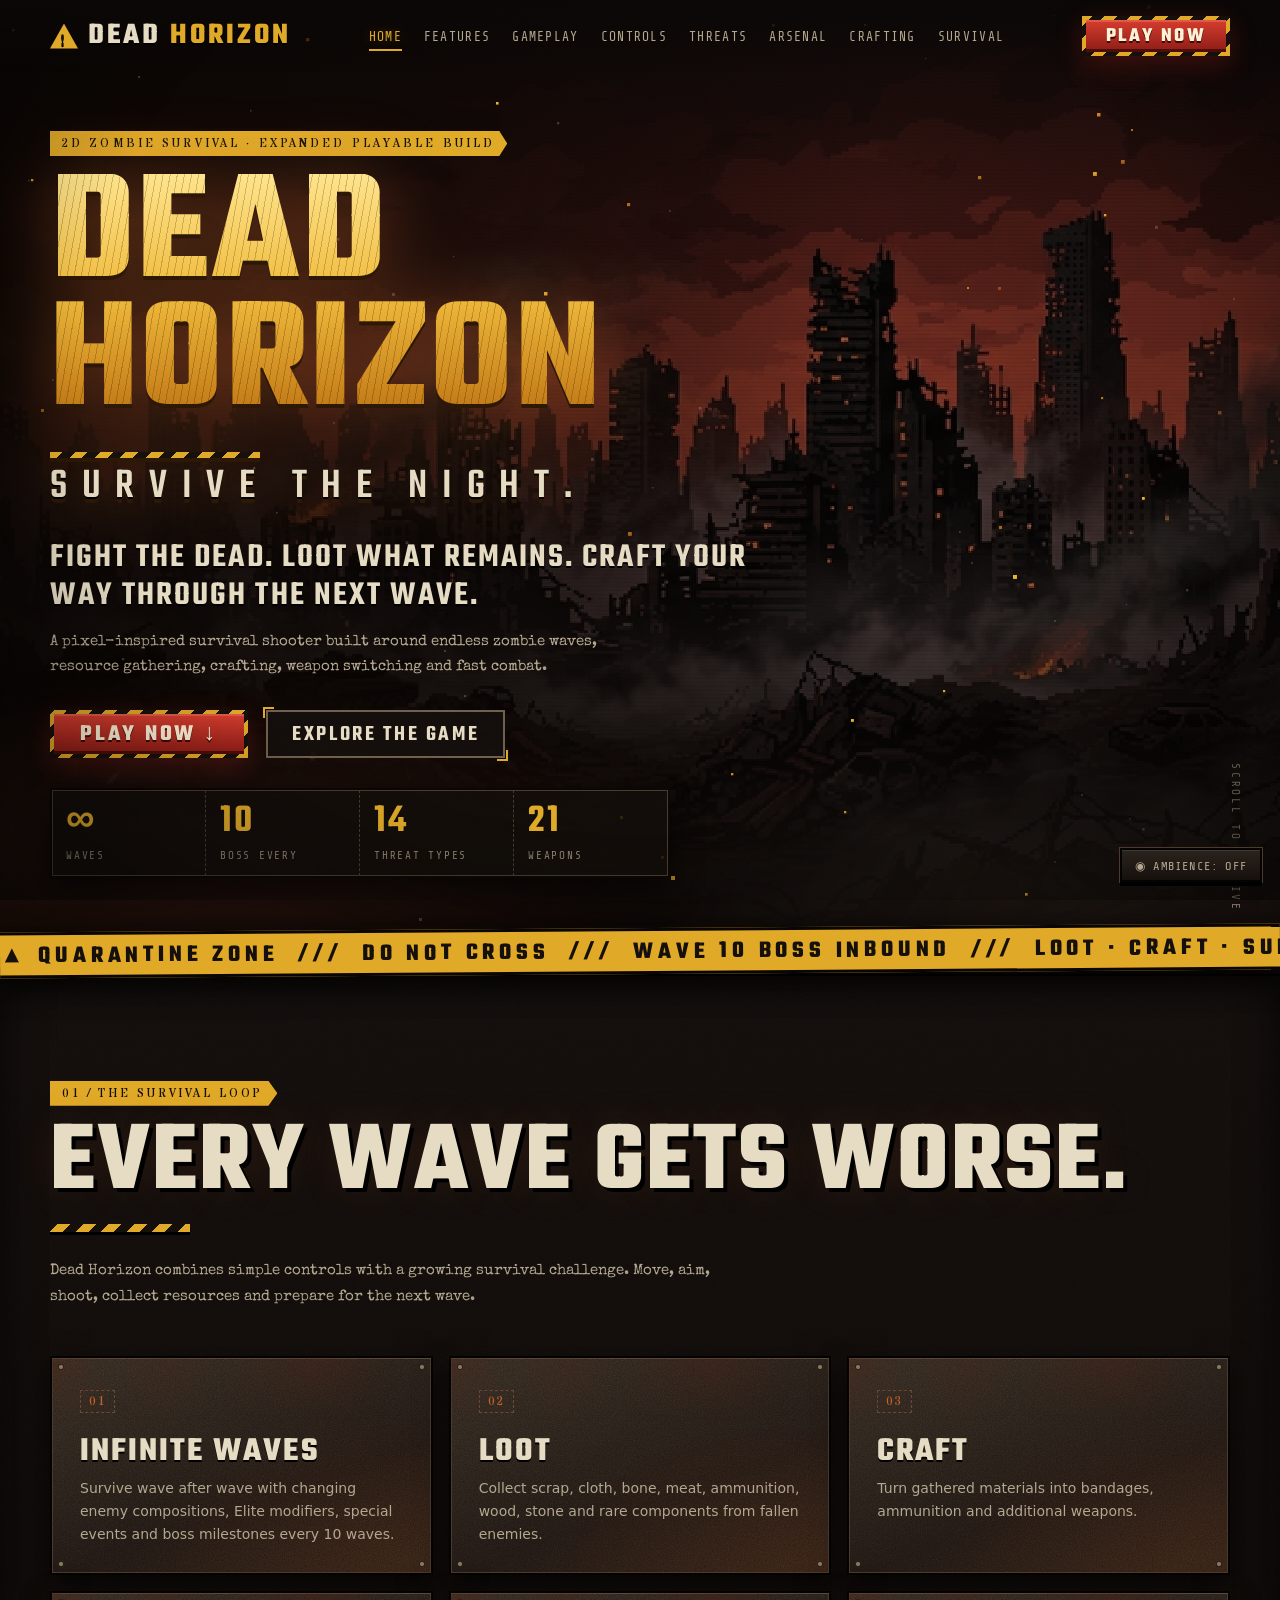
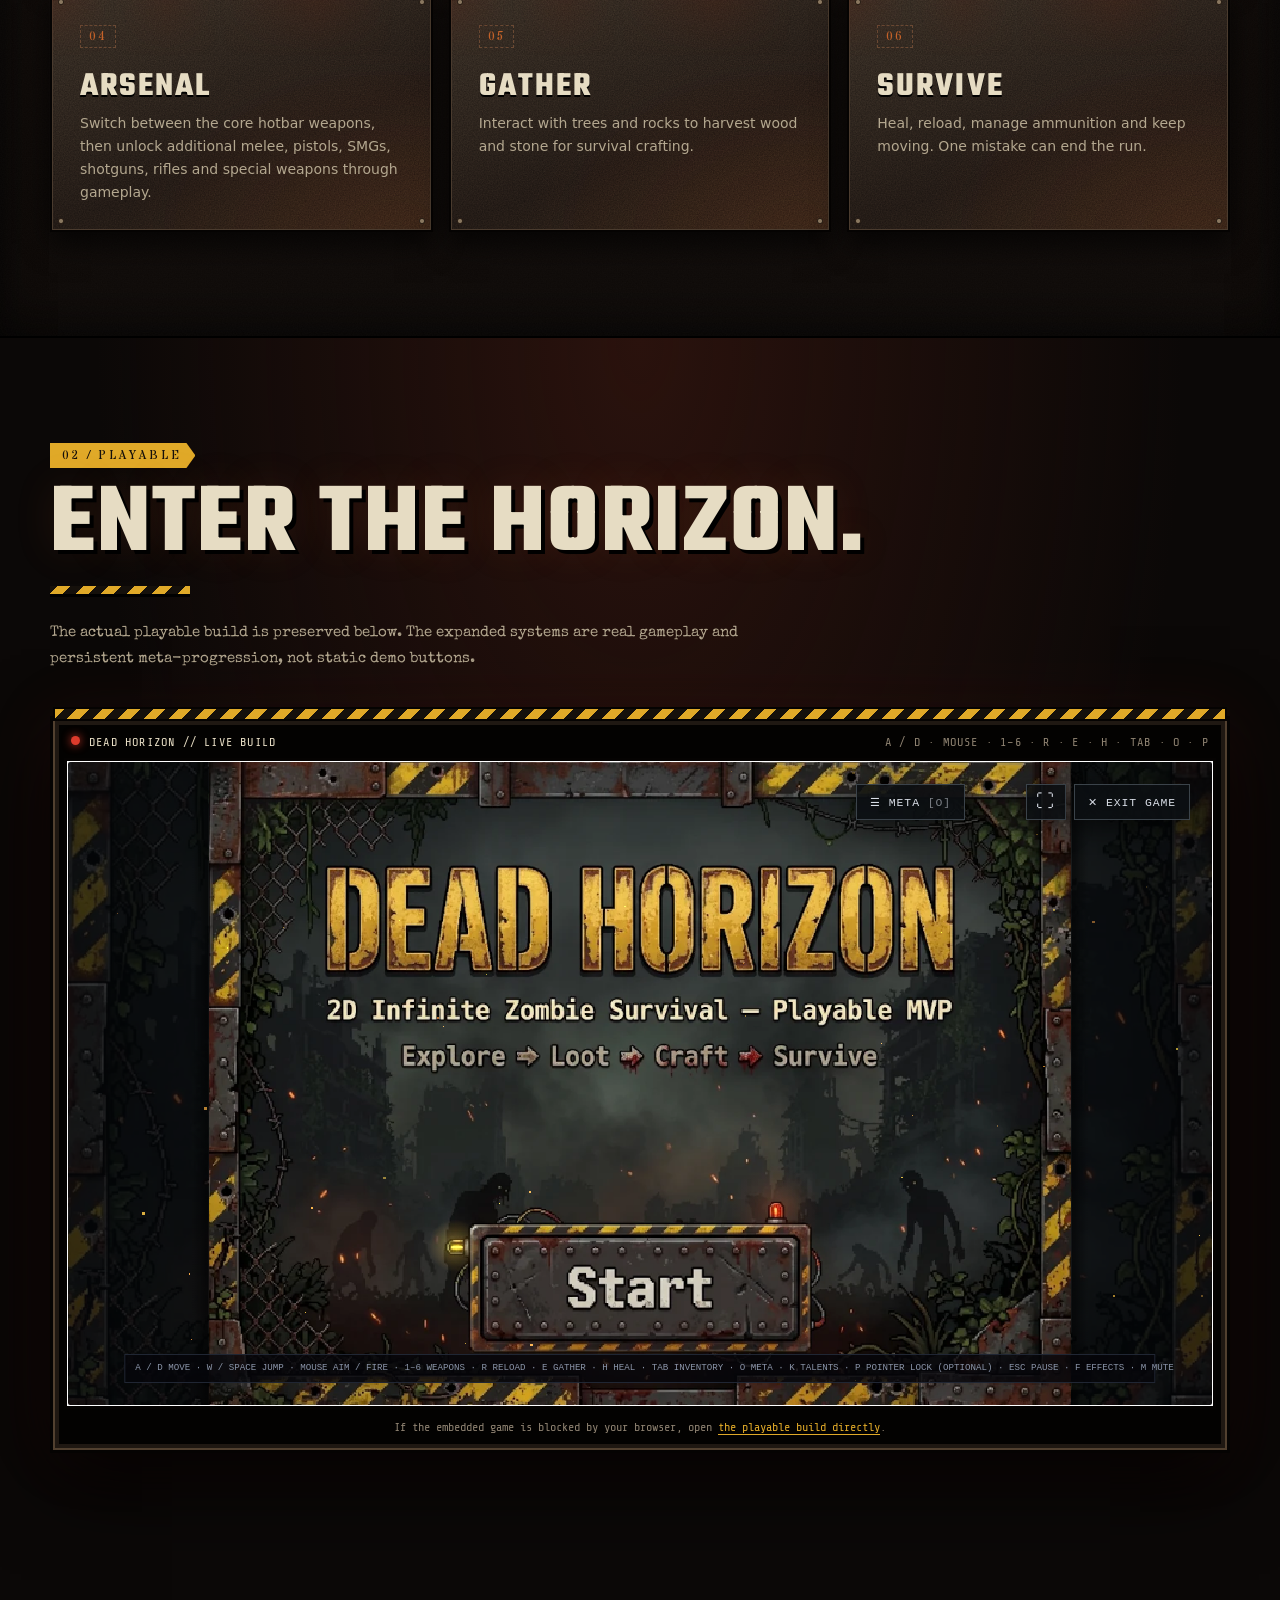
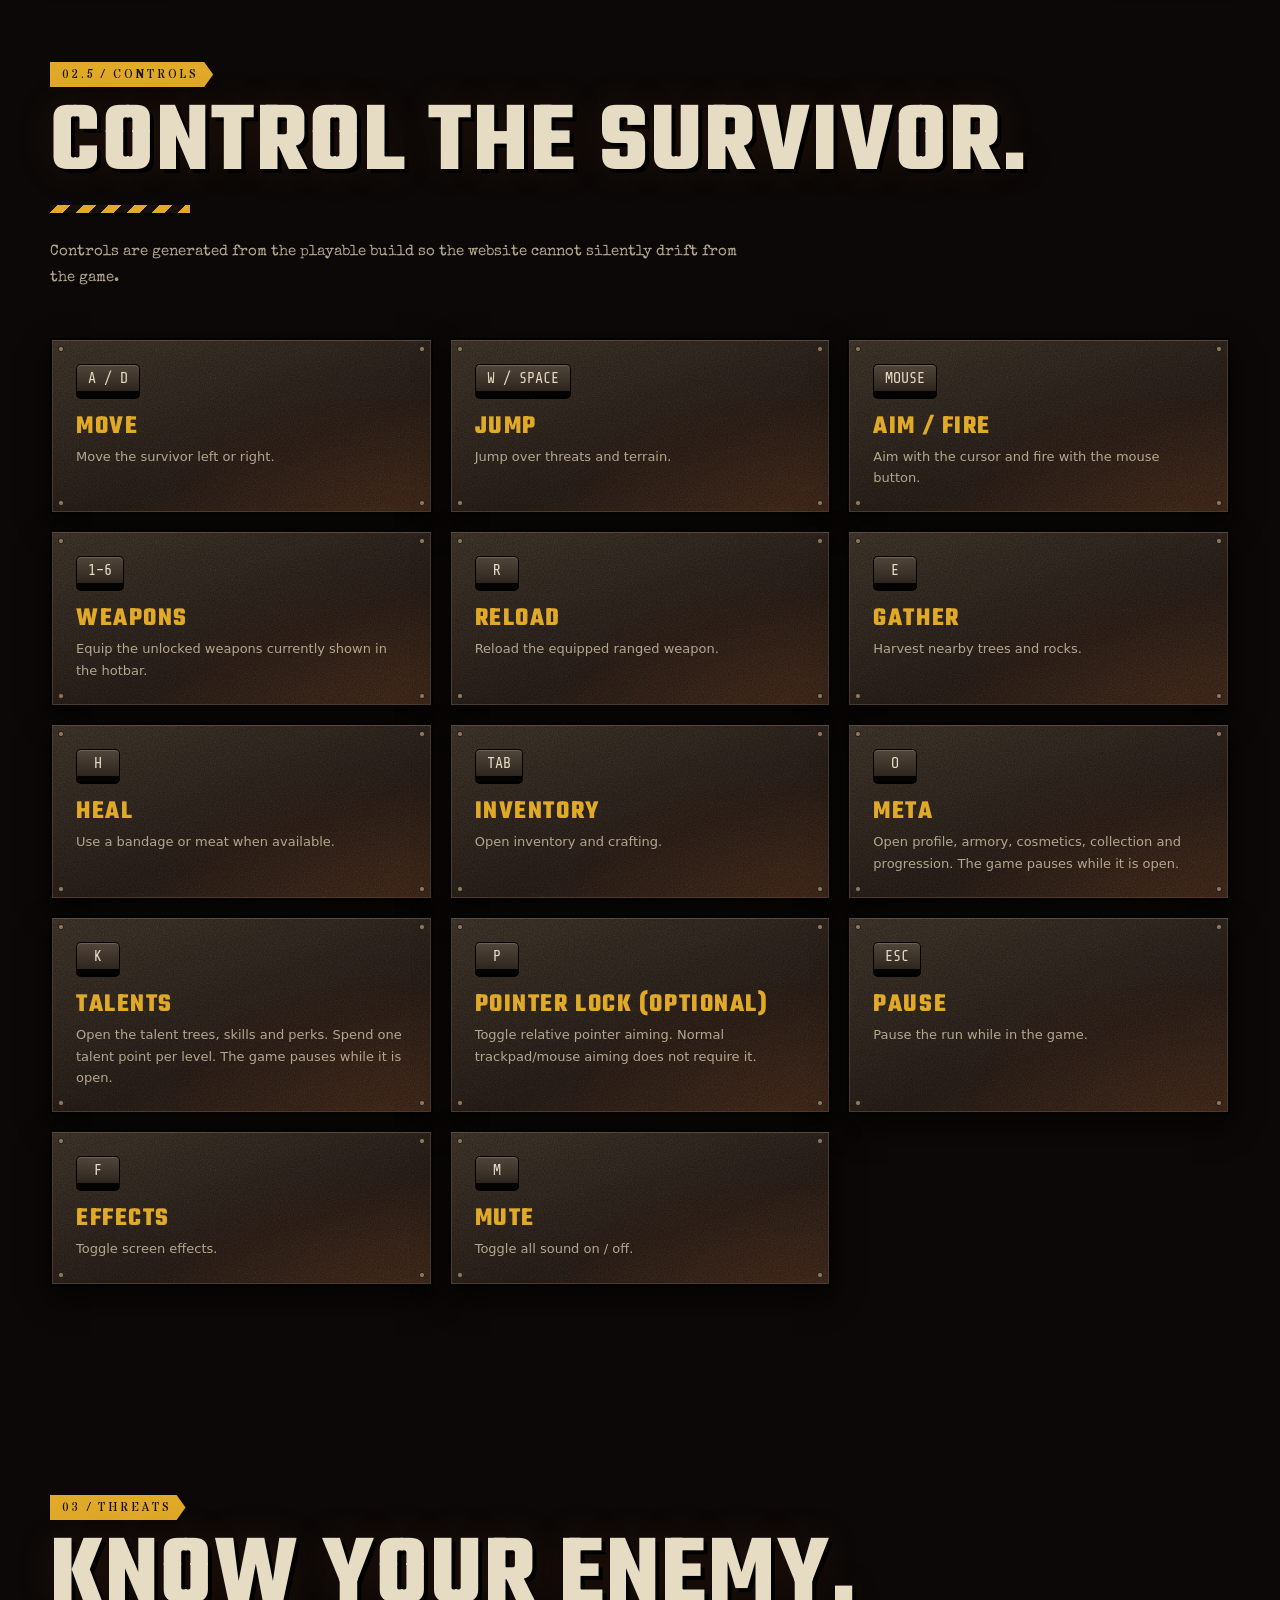
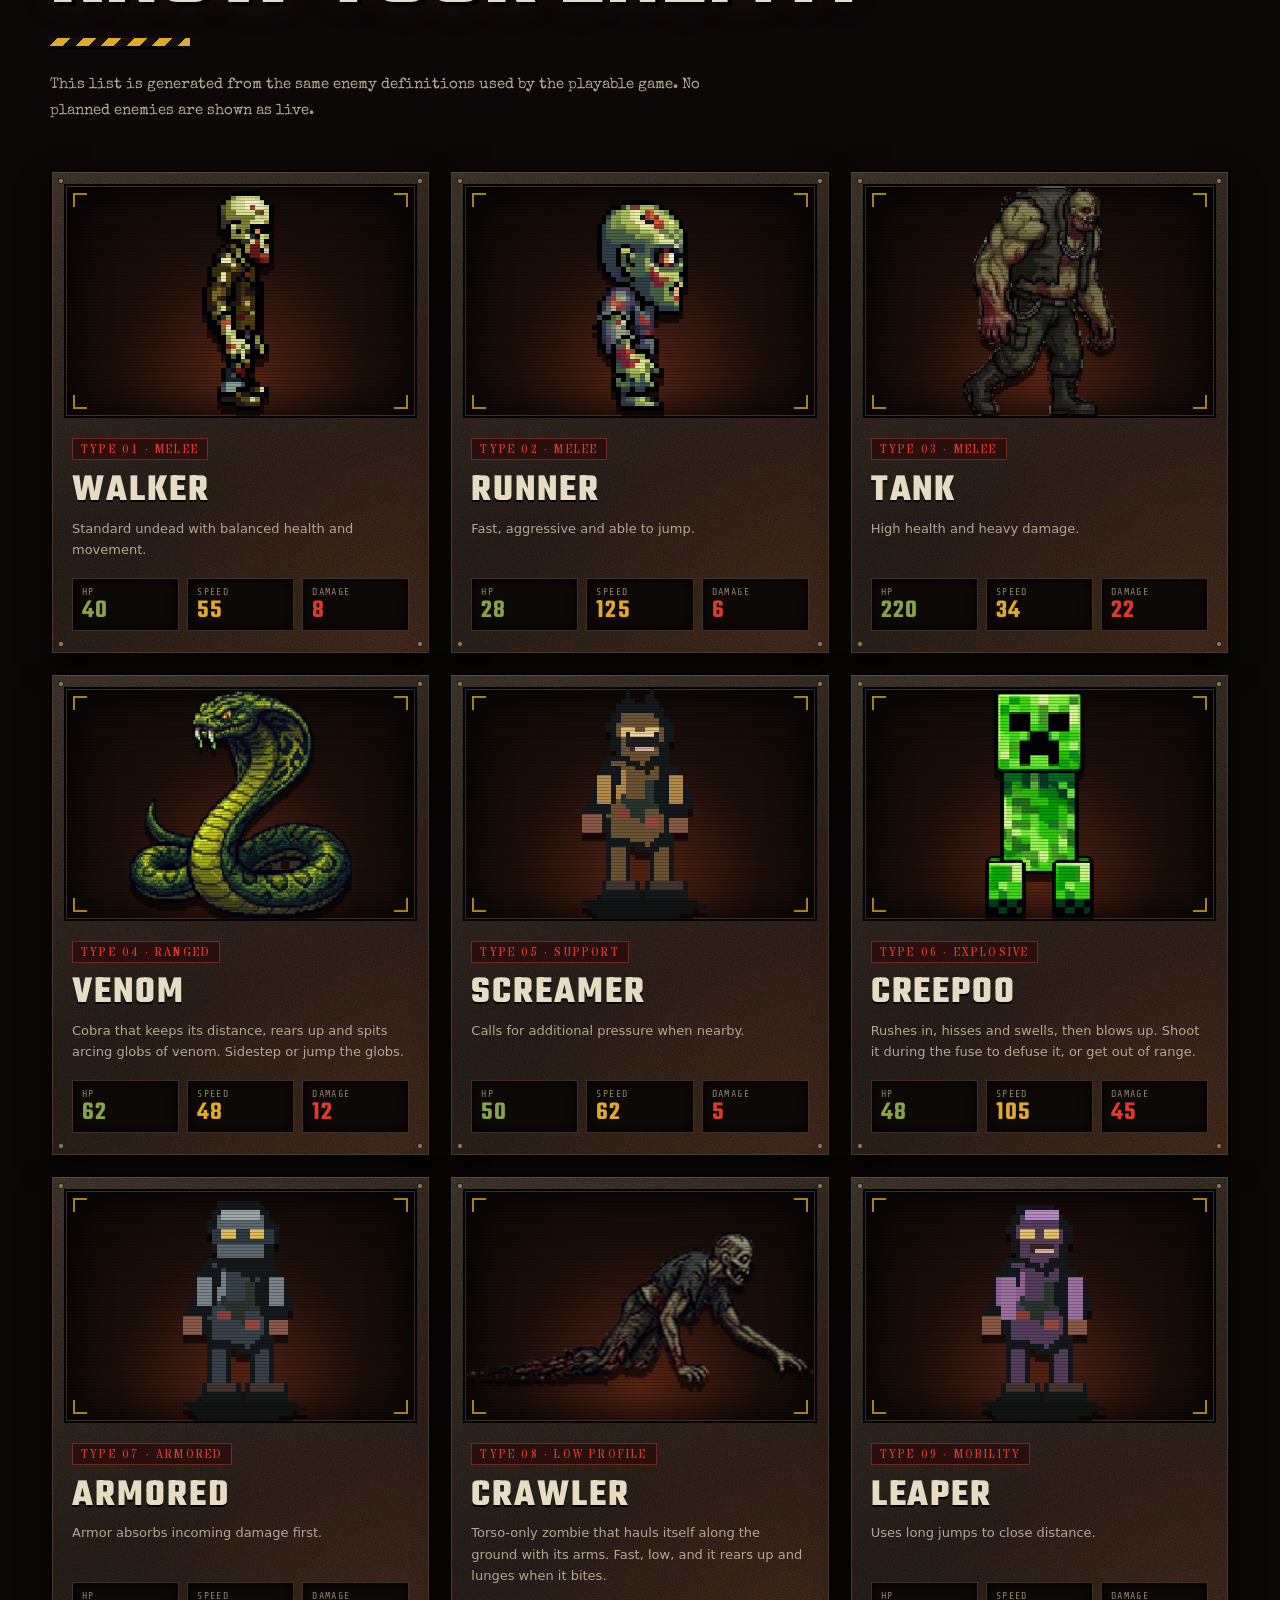
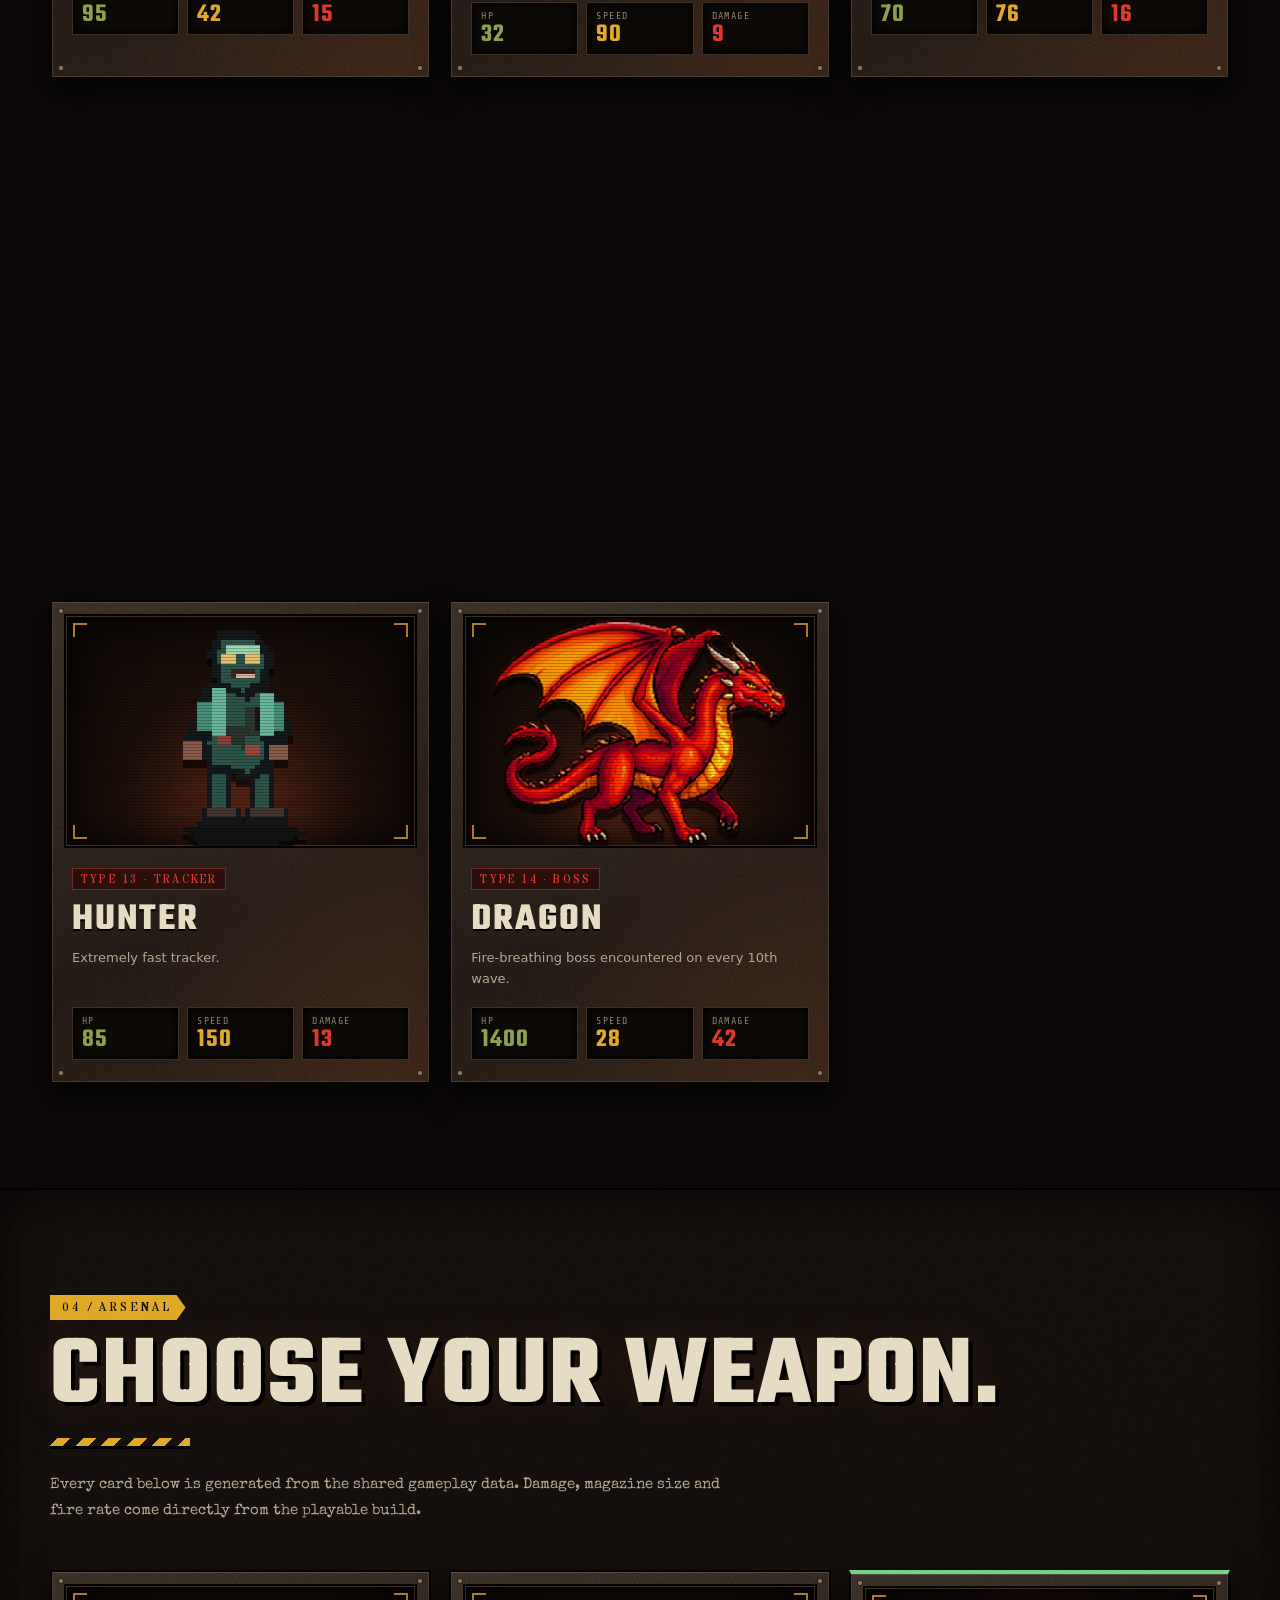
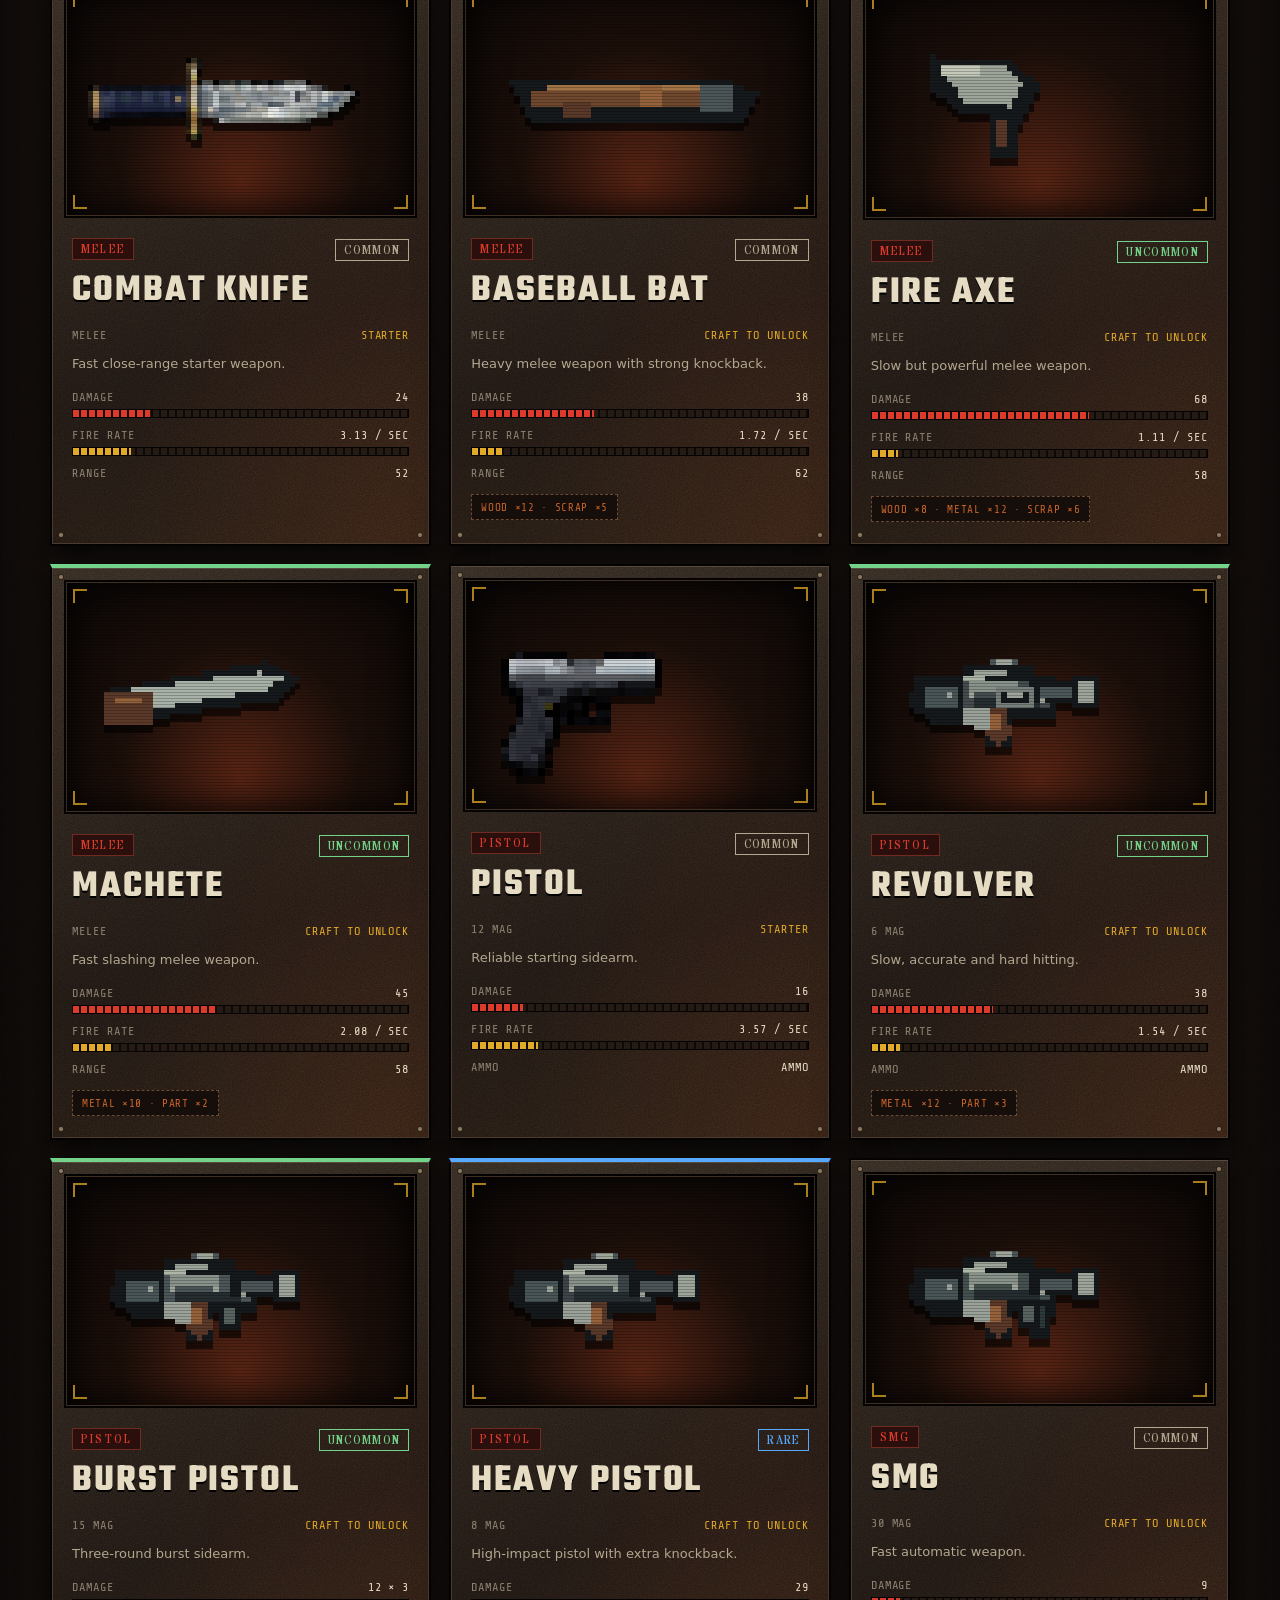
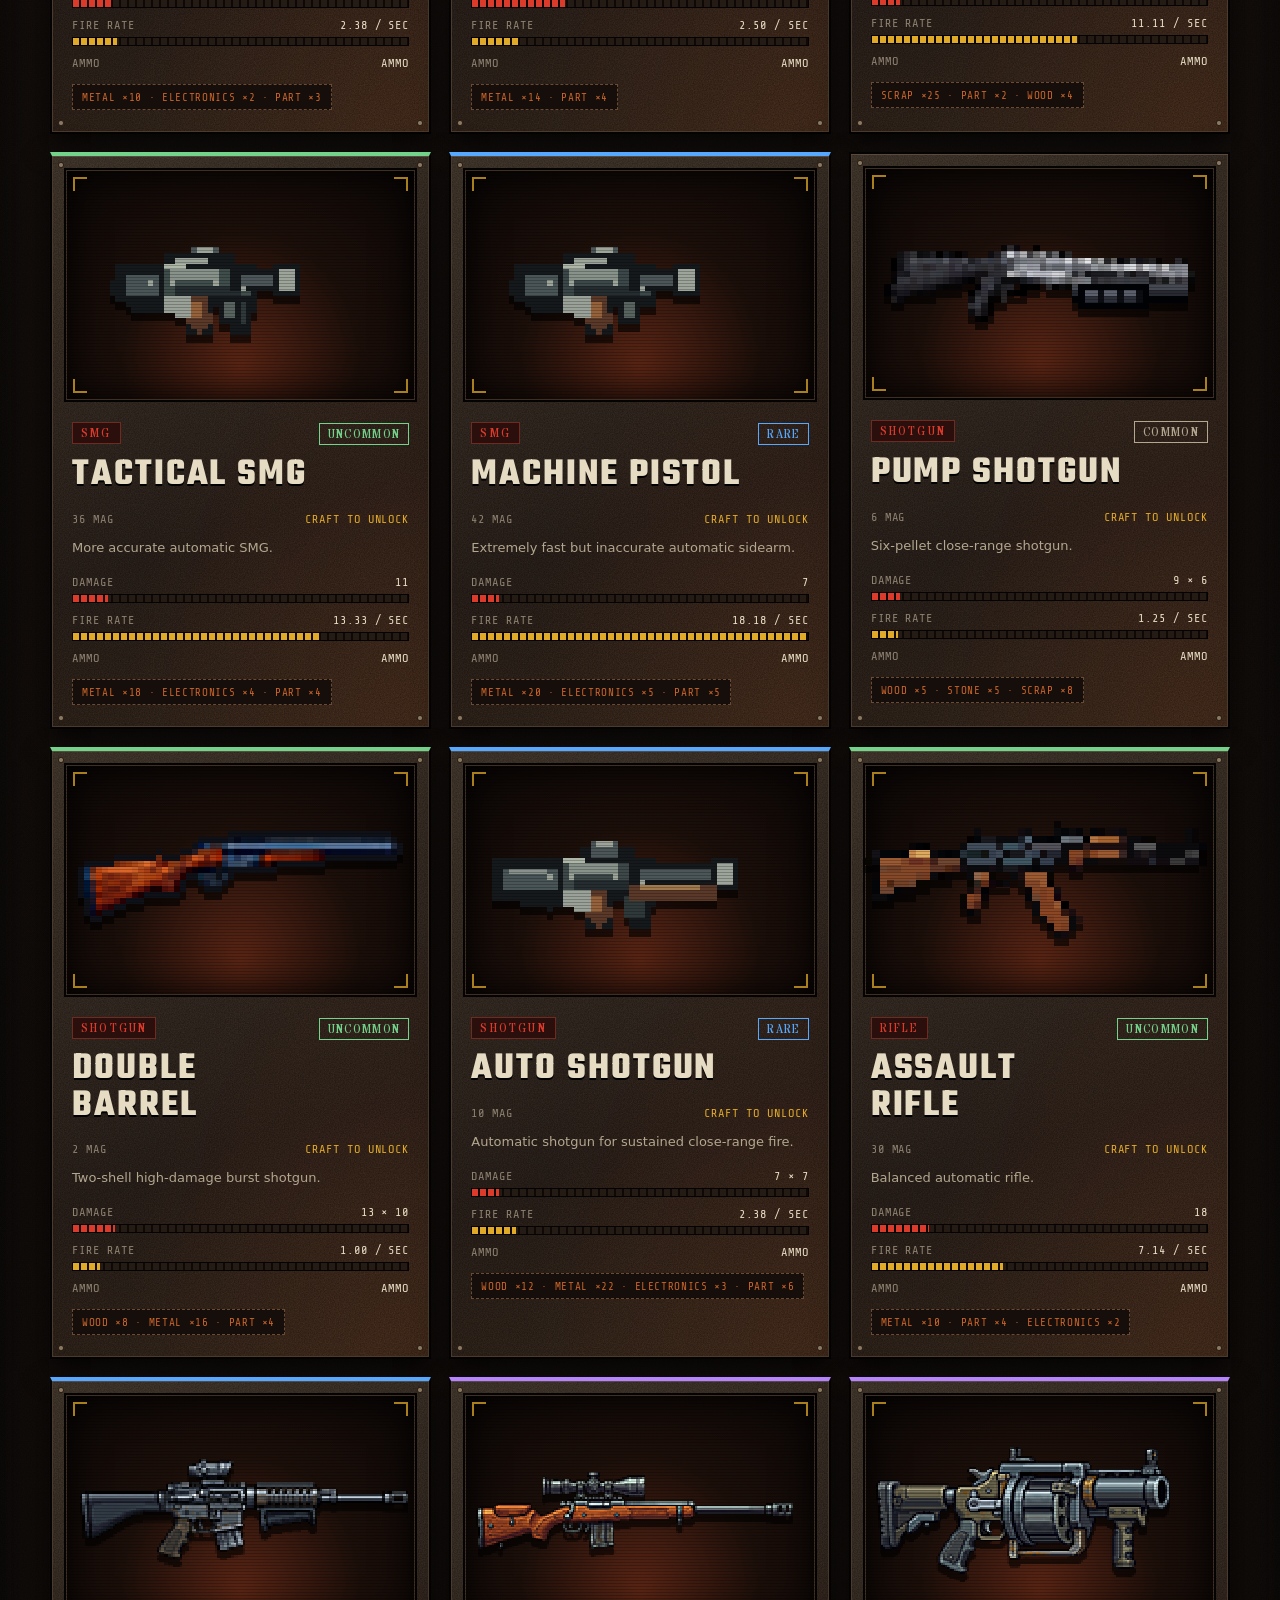
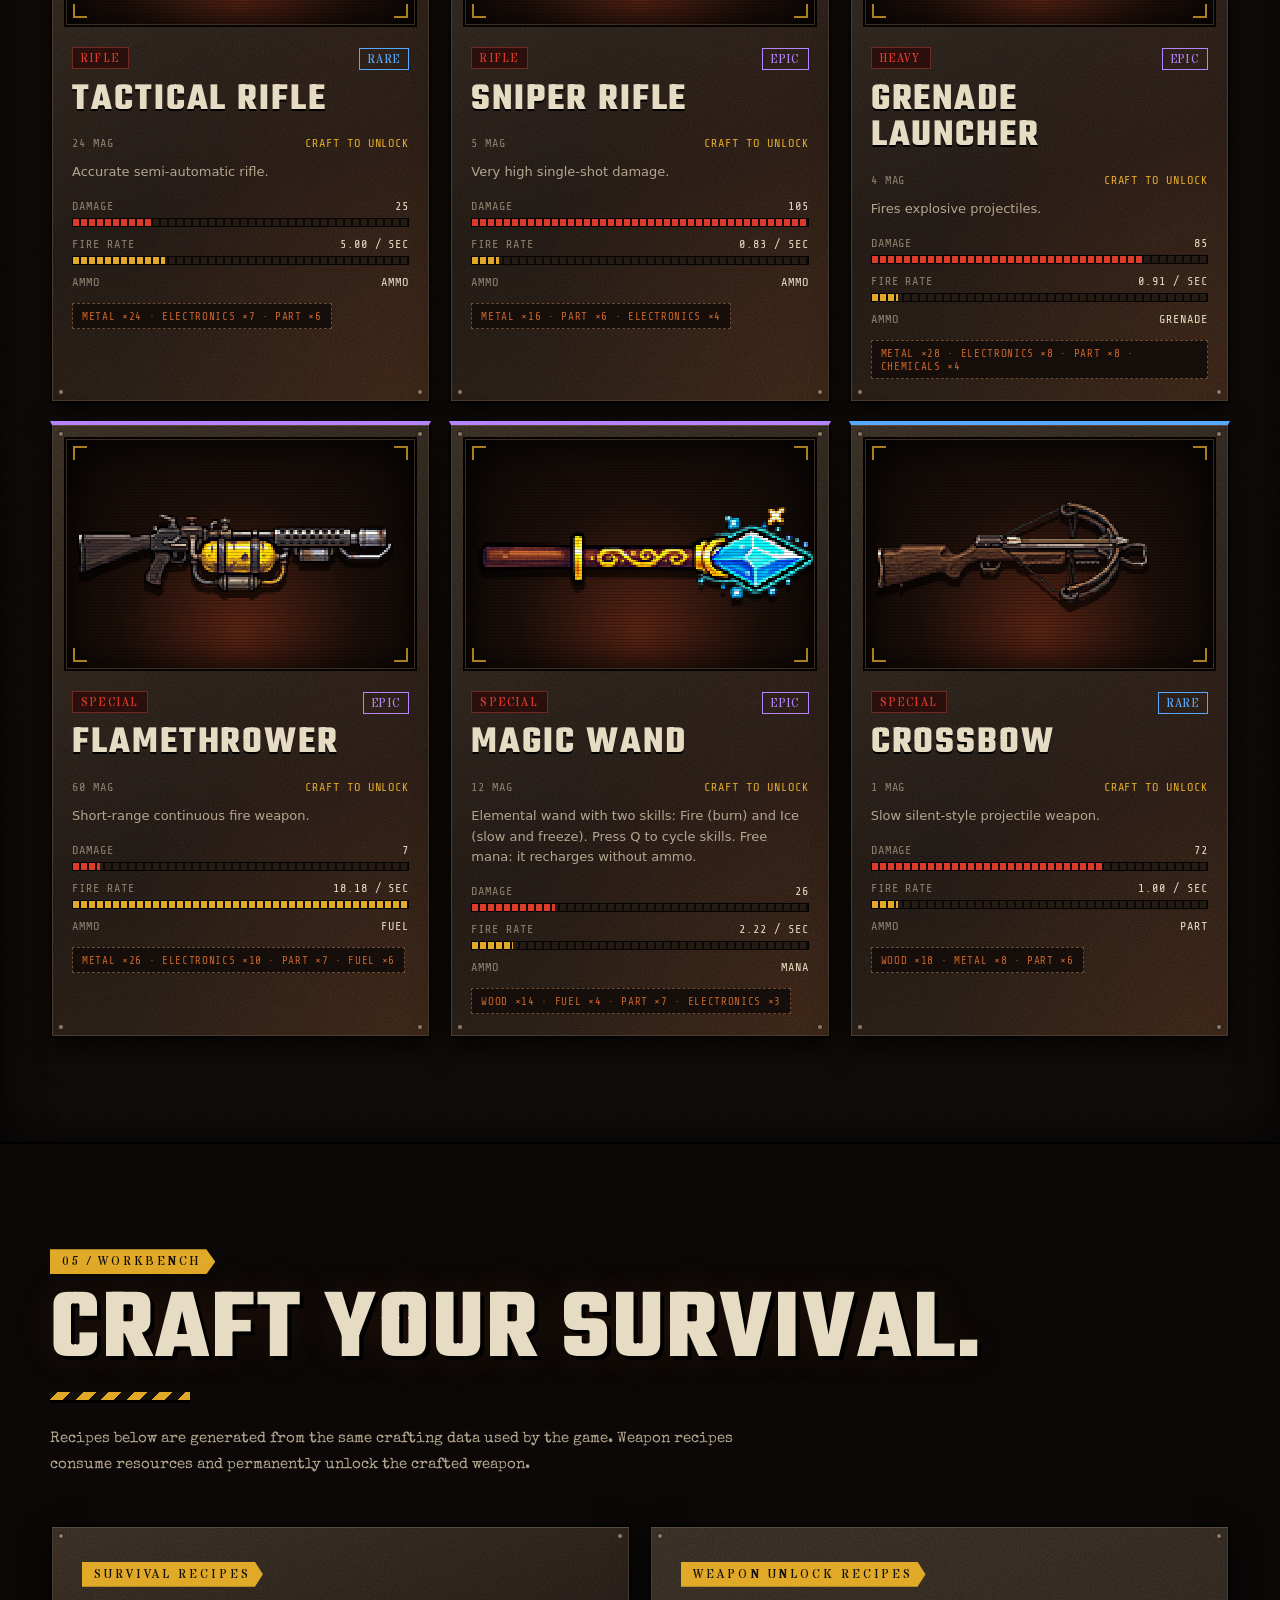
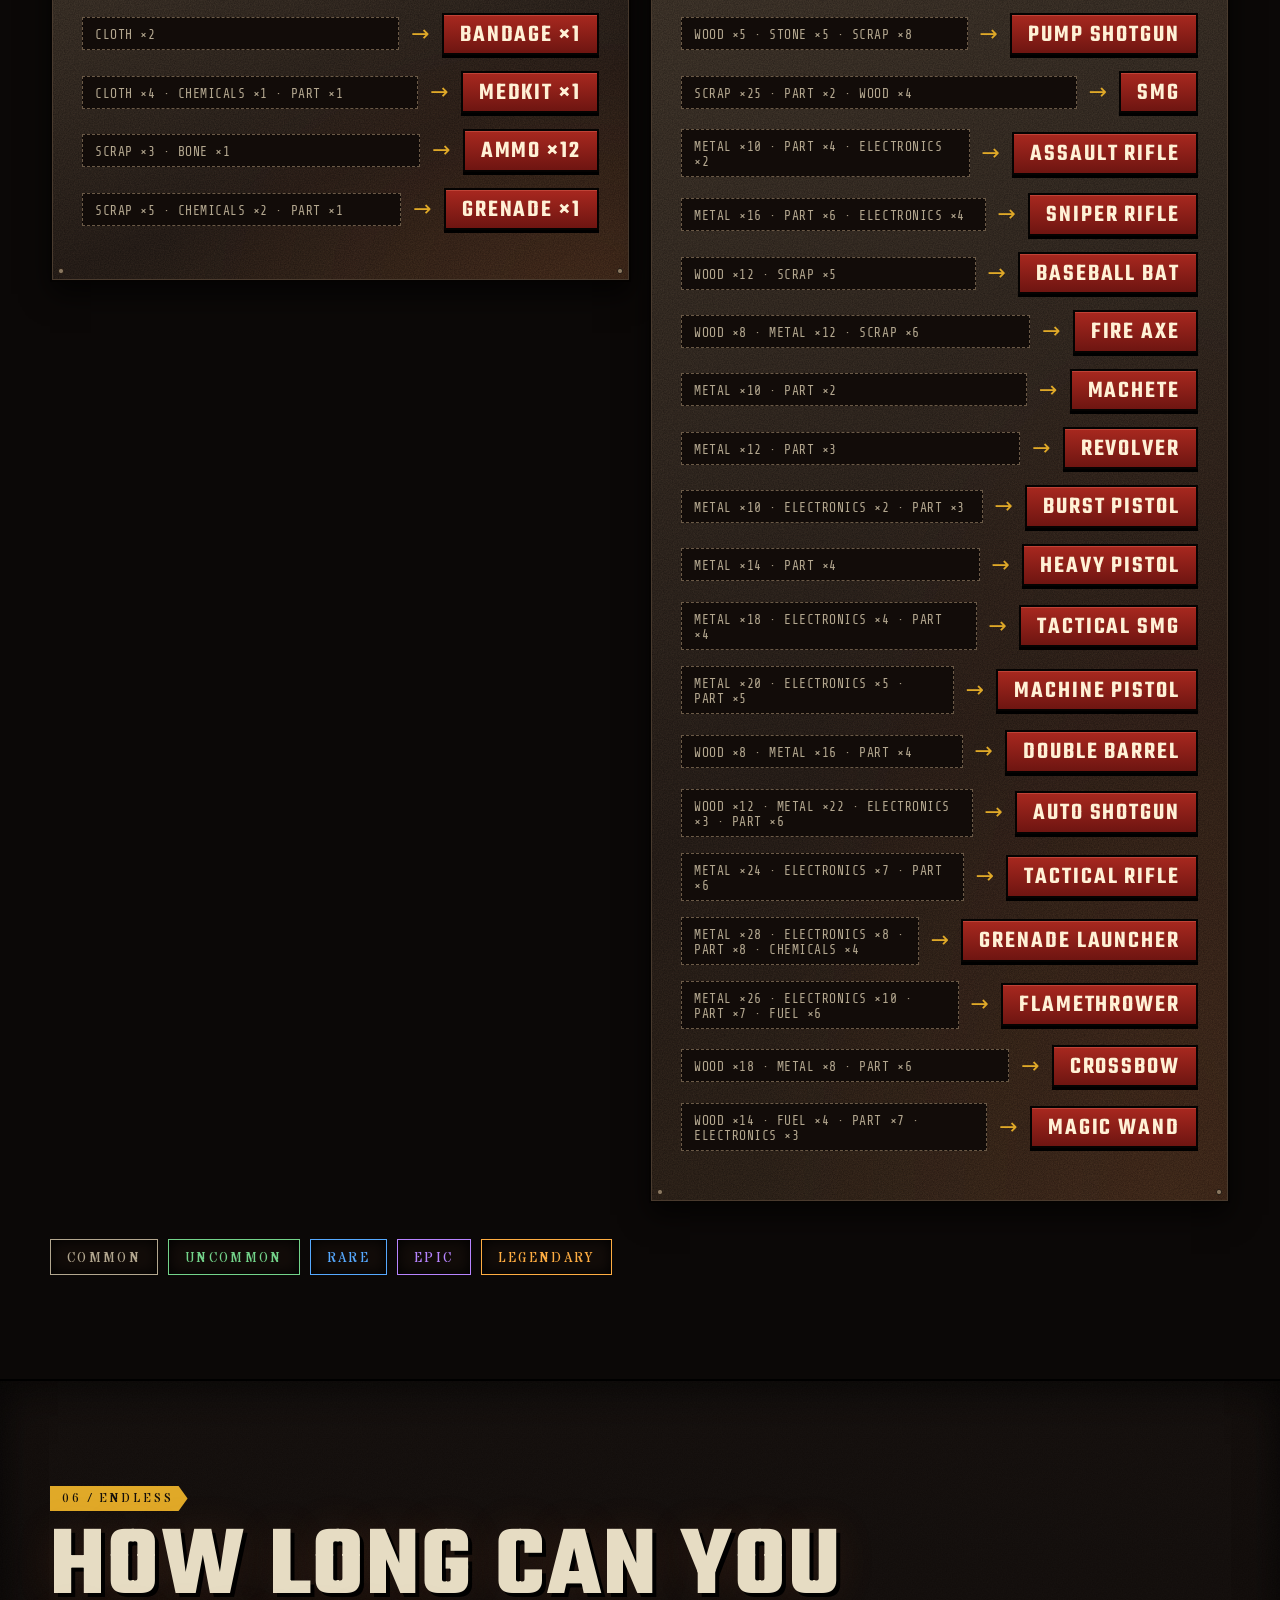
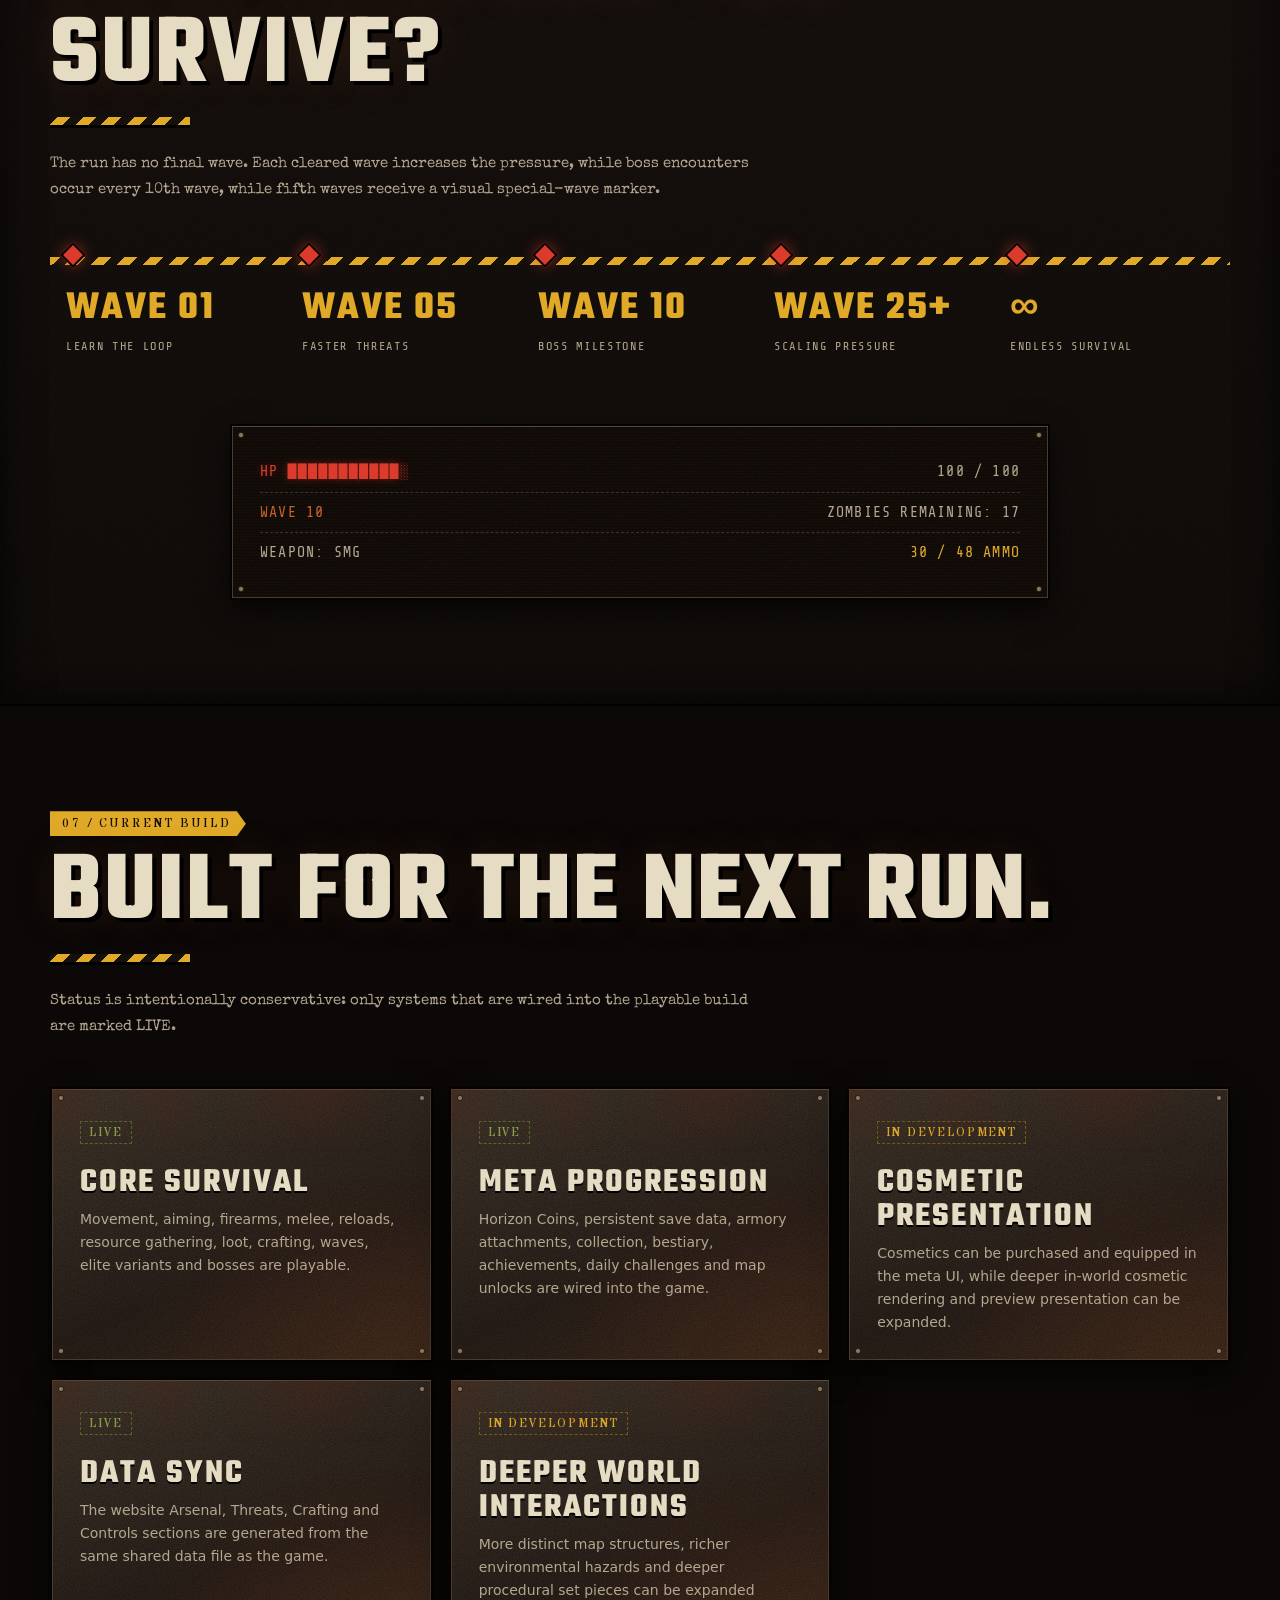
==== commit f7032783: "UPDWebsiteUI" ====
--- a/dead-horizon-fullscreen-v4/index.html
+++ b/dead-horizon-fullscreen-v4/index.html
@@ -5,40 +5,27 @@
 <meta name="viewport" content="width=device-width,initial-scale=1,viewport-fit=cover">
 <title>Dead Horizon — 2D Zombie Survival</title>
 <meta name="description" content="Dead Horizon is a 2D zombie survival shooter with endless waves, resource gathering, crafting-based weapon unlocks, specialized enemies, bosses and persistent meta progression.">
-<meta name="theme-color" content="#090b0d">
+<meta name="theme-color" content="#0b0807">
 <meta property="og:title" content="Dead Horizon — 2D Zombie Survival">
 <meta property="og:description" content="Survive the night. Fight the dead. Loot. Craft. Repeat.">
-<style>
-:root{--bg:#07090b;--panel:#101419e8;--panel2:#151a20;--line:#2c333b;--text:#e7e8e5;--muted:#9da5a8;--red:#c7352e;--red2:#ef493c;--orange:#e59a42;--green:#6c8b62;--yellow:#e9c46a;--max:1180px}
-*{box-sizing:border-box}html{scroll-behavior:smooth}body{margin:0;background:var(--bg);color:var(--text);font:14px/1.65 Inter,ui-sans-serif,system-ui,-apple-system,Segoe UI,sans-serif;overflow-x:hidden}a{color:inherit;text-decoration:none}button{font:inherit}.mono{font-family:ui-monospace,SFMono-Regular,Menlo,monospace}.container{width:min(var(--max),calc(100% - 36px));margin:auto}
-#loader{position:fixed;inset:0;background:#050607;z-index:1000;display:grid;place-items:center;transition:opacity .45s,visibility .45s}.loaderBox{width:min(360px,80vw);text-align:center}.loaderLogo{font:900 clamp(34px,7vw,58px)/1 Impact,Haettenschweiler,'Arial Narrow Bold',sans-serif;letter-spacing:.08em}.loaderLine{height:2px;background:#24292d;margin:18px 0;overflow:hidden}.loaderLine i{display:block;width:45%;height:100%;background:var(--red);animation:load 1s ease-in-out infinite}.loaderText{font-size:11px;letter-spacing:.18em;color:#747c80}@keyframes load{0%{transform:translateX(-110%)}100%{transform:translateX(330%)}}
-nav{position:fixed;top:0;left:0;right:0;z-index:100;background:linear-gradient(#07090be8,transparent);padding:17px 0;transition:.25s}nav.scrolled{background:#080a0deF;border-bottom:1px solid #252b30;padding:10px 0}.navInner{display:flex;align-items:center;justify-content:space-between}.brand{font:900 20px/1 Impact,Haettenschweiler,'Arial Narrow Bold',sans-serif;letter-spacing:.09em}.brand span{color:var(--red2)}.links{display:flex;gap:24px;align-items:center;color:#aeb4b6;font-size:12px;text-transform:uppercase;letter-spacing:.08em}.links a:hover,.links a.active{color:#fff}.navPlay,.cta{border:1px solid #8e2824;background:linear-gradient(180deg,#c43a32,#8f2925);color:white;padding:10px 17px;font-weight:800;letter-spacing:.06em;text-transform:uppercase;box-shadow:0 8px 28px #c7352e22;cursor:pointer}.navPlay:hover,.cta:hover{filter:brightness(1.12);transform:translateY(-1px)}.hamb{display:none;background:none;border:0;color:white;font-size:25px}
-.hero{min-height:92vh;position:relative;display:grid;align-items:end;overflow:hidden;background:#070b0f url('assets/environment/hero.png') center/cover no-repeat;image-rendering:pixelated}.hero:before{content:"";position:absolute;inset:0;background:linear-gradient(90deg,#050607e8 0%,#050607c9 34%,#05060755 72%,#05060788 100%),linear-gradient(0deg,#050607e8 0%,transparent 48%)}.hero:after{content:"";position:absolute;inset:0;pointer-events:none;background:repeating-linear-gradient(0deg,#fff0 0 3px,#ffffff06 4px,#fff0 5px);mix-blend-mode:screen;opacity:.35}.moon{position:absolute;right:12%;top:17%;width:130px;height:130px;border-radius:50%;background:#d7d1bd;box-shadow:0 0 70px #d8d1b533}.city{position:absolute;inset:auto 0 0;height:45%;opacity:.6;background:linear-gradient(90deg,transparent 2%,#101418 2% 8%,transparent 8% 12%,#12171b 12% 18%,transparent 18% 23%,#0d1216 23% 32%,transparent 32% 39%,#14191c 39% 48%,transparent 48% 55%,#101418 55% 63%,transparent 63% 69%,#14191c 69% 78%,transparent 78% 83%,#101418 83% 91%,transparent 91%);clip-path:polygon(0 40%,5% 35%,9% 52%,14% 28%,18% 48%,24% 20%,29% 43%,34% 34%,39% 50%,44% 15%,50% 42%,56% 27%,62% 45%,68% 17%,73% 43%,79% 30%,85% 48%,91% 22%,96% 44%,100% 32%,100% 100%,0 100%)}.fog{position:absolute;left:-10%;right:-10%;bottom:8%;height:32%;background:radial-gradient(ellipse,#b4bbb522,transparent 62%);filter:blur(14px);animation:fog 16s ease-in-out infinite alternate}@keyframes fog{to{transform:translateX(8%) scale(1.08)}}.heroContent{position:relative;padding:170px 0 90px;max-width:720px}.eyebrow{font:700 11px/1 ui-monospace,monospace;letter-spacing:.25em;color:var(--red2);margin-bottom:16px}.hero h1{font:900 clamp(64px,12vw,150px)/.82 Impact,Haettenschweiler,'Arial Narrow Bold',sans-serif;letter-spacing:.02em;margin:0;text-shadow:5px 7px 0 #000,0 0 50px #000}.hero h1 em{display:block;font-style:normal;color:#b8bbb4;font-size:.48em;letter-spacing:.12em;margin-top:15px}.tagline{font-size:clamp(17px,2.2vw,24px);font-weight:800;letter-spacing:.04em;margin:30px 0 10px}.sub{color:var(--muted);max-width:590px}.actions{display:flex;gap:12px;flex-wrap:wrap;margin-top:28px}.ghost{border:1px solid #596169;background:#11161ad9;color:white;padding:10px 17px;font-weight:800;cursor:pointer}.ghost:hover{border-color:#a8b0b3;background:#171d22}.scrollCue{position:absolute;right:4%;bottom:30px;writing-mode:vertical-rl;color:#687177;font-size:10px;letter-spacing:.2em}
-section{padding:100px 0}.sectionKicker{font:700 10px/1 ui-monospace,monospace;letter-spacing:.22em;color:var(--red2);text-transform:uppercase}.sectionTitle{font:900 clamp(34px,6vw,65px)/.95 Impact,Haettenschweiler,'Arial Narrow Bold',sans-serif;letter-spacing:.03em;margin:10px 0 18px}.sectionIntro{color:var(--muted);max-width:680px}.features{background:#0a0d10}.grid{display:grid;grid-template-columns:repeat(3,1fr);gap:12px;margin-top:42px}.card{position:relative;padding:25px;background:linear-gradient(145deg,#151a1f,#0e1216);border:1px solid #252d33;min-height:190px;overflow:hidden;transition:.25s}.card:hover{transform:translateY(-5px);border-color:#6d3935;box-shadow:0 18px 40px #0008}.card:after{content:"";position:absolute;width:100px;height:100px;border-radius:50%;right:-35px;bottom:-35px;background:#c7352e12}.num{font:700 11px ui-monospace,monospace;color:#697278}.card h3{font:900 25px/1 Impact,Haettenschweiler,'Arial Narrow Bold',sans-serif;letter-spacing:.05em;margin:24px 0 8px}.card p{color:#8f999d;margin:0}.gameplay{background:linear-gradient(180deg,#0a0d10,#0c1013)}.gameFrame{border:1px solid #333c43;background:#030405;box-shadow:0 30px 80px #000c;position:relative}.gameFrame iframe{display:block;width:100%;aspect-ratio:16/9;border:0}.frameTop{padding:9px 12px;border-bottom:1px solid #262d32;background:#0d1114;color:#747d82;font:10px ui-monospace,monospace;display:flex;justify-content:space-between}.playNote{padding:13px;color:#7e888c;font-size:12px;text-align:center;border-top:1px solid #22292d}
-.enemyGrid,.weaponGrid{display:grid;grid-template-columns:repeat(3,1fr);gap:14px;margin-top:38px}.enemy,.weapon{position:relative;overflow:hidden;border:1px solid #2c353b;background:linear-gradient(180deg,#11171b,#0c1013);padding:0;min-width:0}.assetFrame{position:relative;display:grid;place-items:center;min-height:220px;background:#0a0e12;border-bottom:1px solid #252e35;overflow:hidden}.assetFrame:before{content:"";position:absolute;inset:0;background:linear-gradient(135deg,#ffffff04 25%,transparent 25% 50%,#c7352e06 50% 75%,transparent 75%);background-size:12px 12px;opacity:.5;pointer-events:none}.assetFrame:after{content:"";position:absolute;inset:5px;border:1px solid #20292d;box-shadow:inset 0 0 0 1px #080b0d;pointer-events:none}.assetFrame img{display:block;width:100%;height:220px;object-fit:contain;image-rendering:pixelated;image-rendering:crisp-edges;transition:transform .25s ease,filter .25s ease}.enemy:hover .assetFrame img,.weapon:hover .assetFrame img{transform:scale(1.04);filter:brightness(1.12)}.assetFallback{padding:28px;text-align:center;color:#66727a;font:700 11px ui-monospace,monospace;letter-spacing:.12em}.enemyBody,.weaponBody{padding:17px 18px 18px}.visualKicker{font:700 10px ui-monospace,monospace;letter-spacing:.18em;color:#d55b53}.enemy h3,.weapon h3{margin:6px 0 7px;font:900 clamp(23px,2.2vw,34px)/.95 Impact,Haettenschweiler,'Arial Narrow Bold',sans-serif;letter-spacing:.02em}.visualDesc{color:#8e999f;font-size:12px;line-height:1.65;min-height:40px}.visualMeta{display:grid;grid-template-columns:repeat(3,1fr);gap:6px;margin-top:15px}.visualStat{border-top:1px solid #293238;padding-top:8px}.visualStat span{display:block;color:#647078;font:700 9px ui-monospace,monospace;letter-spacing:.08em}.visualStat b{display:block;margin-top:3px;color:#d9dee0;font:700 12px ui-monospace,monospace}.weaponTop{display:flex;align-items:flex-start;justify-content:space-between;gap:10px}.weaponTag{border:1px solid #3a454c;padding:5px 7px;color:#9aa4a8;font:700 9px ui-monospace,monospace;white-space:nowrap}.weaponMeta{display:flex;justify-content:space-between;gap:10px;color:#707c82;font:700 9px ui-monospace,monospace;letter-spacing:.08em}.weaponMeta b{color:#d4a64d}.weaponDesc{margin-top:12px;color:#8e999f;font-size:12px;line-height:1.55}.unlockTag{margin-top:12px;border:1px solid #303a40;background:#0a0e11;padding:8px;color:#8d999e;font:700 9px ui-monospace,monospace}.stat{margin-top:14px}.statRow{display:flex;justify-content:space-between;gap:10px;color:#718087;font:700 10px ui-monospace,monospace;margin-top:9px}.statRow b{color:#dbe0e2}.bar{height:3px;background:#20282d;margin-top:5px}.bar i{display:block;height:100%;background:#c9433d}.weapon .assetFrame{min-height:205px}.weapon .assetFrame img{height:205px}.enemy b:first-child{display:block;margin-bottom:8px;color:#6c777d;font:700 9px ui-monospace,monospace;letter-spacing:.15em}.enemyMeta{display:none}.sil{display:none}
-.controlsGrid{display:grid;grid-template-columns:repeat(3,1fr);gap:12px;margin-top:38px}.controlCard{border:1px solid #30383e;background:#101519;padding:18px;min-height:110px}.controlKey{display:inline-block;border:1px solid #7b3934;background:#211311;color:#fff;padding:5px 8px;font:800 11px ui-monospace}.controlCard h3{font:900 20px Impact;margin:14px 0 5px}.controlCard p{color:#8f989c;margin:0;font-size:12px}.weaponDesc{color:#8f989c;font-size:11px;margin:10px 0}.unlockTag{display:inline-block;margin-top:10px;padding:4px 7px;border:1px solid #394248;color:#9ca6aa;font:700 9px ui-monospace;letter-spacing:.08em}.weaponMeta{display:flex;justify-content:space-between;gap:8px;color:#7f898d;font-size:10px;margin-top:10px}.weaponMeta b{color:#d8dde0}.enemyMeta{display:flex;gap:12px;flex-wrap:wrap;margin-top:14px;color:#8f989c;font:10px ui-monospace}.enemyMeta b{color:#d8dde0}.enemy{min-height:230px;border:1px solid #30383e;background:linear-gradient(160deg,#171c20,#0b0e11);padding:20px;position:relative;overflow:hidden}.enemy .sil{position:absolute;right:20px;bottom:0;font:900 120px/.7 Impact;color:#20262a}.enemy h3{position:relative;font:900 30px Impact;margin:55px 0 4px;letter-spacing:.04em}.enemy p{position:relative;color:#929a9d;margin:0;max-width:220px}.enemy b{color:var(--red2);font:700 10px ui-monospace,monospace;letter-spacing:.12em}.weapons{background:#090c0f}.weapon{padding:20px;border:1px solid #293137;background:#11161a}.weaponTop{display:flex;justify-content:space-between;align-items:center}.weapon h3{font:900 25px Impact;margin:0}.weaponTag{font:10px ui-monospace;color:#8e979a;border:1px solid #394248;padding:3px 6px}.stat{margin-top:18px}.statRow{display:flex;justify-content:space-between;color:#7f898d;font-size:11px;margin:6px 0}.bar{height:3px;background:#242a2e}.bar i{display:block;height:100%;background:var(--red2)}
-.loop{background:#0e1113;border-top:1px solid #171c20;border-bottom:1px solid #171c20}.steps{display:grid;grid-template-columns:repeat(5,1fr);margin-top:45px}.step{padding:18px;border-top:2px solid #343b40;position:relative}.step:before{content:"";position:absolute;top:-6px;left:0;width:10px;height:10px;background:var(--red2);transform:rotate(45deg)}.step strong{display:block;font:900 22px Impact;margin-bottom:7px}.step span{font-size:11px;color:#7f898e}.craft{display:grid;grid-template-columns:1fr 1fr;gap:12px}.craftPanel{border:1px solid #2c353a;background:#101519;padding:30px}.recipe{display:flex;align-items:center;gap:15px;margin:18px 0}.resource{padding:10px 13px;border:1px solid #394248;background:#171d21;color:#aeb5b6;font:700 11px ui-monospace}.arrow{color:var(--red2);font-size:20px}.output{padding:13px 17px;border:1px solid #7b3934;background:#2a1513;color:#fff;font-weight:800}.coming{font-size:10px;letter-spacing:.15em;color:#697378;margin-top:22px}
-.rarity{display:flex;gap:8px;flex-wrap:wrap;margin-top:35px}.rarity span{padding:12px 18px;border:1px solid #30373b;background:#111518;font:800 11px ui-monospace}.rarity span:nth-child(2){color:#73d38a}.rarity span:nth-child(3){color:#56a9ff}.rarity span:nth-child(4){color:#b06cff}.rarity span:nth-child(5){color:#ffad42}.preview{background:#07090b}.hud{max-width:820px;margin:40px auto 0;border:1px solid #353c42;background:#0b0e11;padding:22px;font:12px ui-monospace;color:#aeb6b9}.hudLine{display:flex;justify-content:space-between;gap:20px;border-bottom:1px solid #20272b;padding:10px 0}.hp{color:#e65349}.ammo{color:#f2cc68}.wave{color:#f1a45c}.ctaBand{padding:85px 0;background:radial-gradient(circle at center,#55201d,#0c0e10 55%);text-align:center}.ctaBand .sectionTitle{font-size:clamp(45px,8vw,85px)}footer{border-top:1px solid #242b30;padding:35px 0;color:#70797d;font-size:12px}.footerIn{display:flex;justify-content:space-between;gap:20px;align-items:center}.sound{position:fixed;right:18px;bottom:18px;z-index:80;border:1px solid #394248;background:#101519;color:#c9ced0;padding:9px 12px;font:10px ui-monospace;cursor:pointer}.reveal{opacity:0;transform:translateY(24px);transition:.7s ease}.reveal.in{opacity:1;transform:none}@media(max-width:800px){.links,.navPlay{display:none}.hamb{display:block}.grid,.enemyGrid,.weaponGrid,.controlsGrid{grid-template-columns:1fr 1fr}.assetFrame,.weapon .assetFrame{min-height:190px}.assetFrame img,.weapon .assetFrame img{height:190px}.steps{grid-template-columns:1fr 1fr}.craft{grid-template-columns:1fr}.hero{min-height:88vh}.moon{right:4%;width:90px;height:90px}.heroContent{padding-top:150px}.scrollCue{display:none}}@media(max-width:520px){.container{width:min(var(--max),calc(100% - 24px))}section{padding:72px 0}.grid,.enemyGrid,.weaponGrid,.controlsGrid,.steps{grid-template-columns:1fr}.assetFrame,.weapon .assetFrame{min-height:210px}.assetFrame img,.weapon .assetFrame img{height:210px}.hero h1{font-size:68px}.actions>*{width:100%;text-align:center}.gameFrame iframe{aspect-ratio:4/3}.footerIn{flex-direction:column;align-items:flex-start}.recipe{flex-wrap:wrap}}
-@media(prefers-reduced-motion:reduce){*,*::before,*::after{scroll-behavior:auto!important;animation:none!important;transition:none!important}}
-
-/* ===== FULLSCREEN GAME MODE ===== */
-#gameLaunch{position:fixed;inset:0;width:100vw;height:100vh;background:#000;z-index:1200;display:none;overflow:hidden}#gameLaunch.on{display:block}#gameLaunch:fullscreen{width:100vw;height:100vh;background:#000}#gameLaunch:-webkit-full-screen{width:100vw;height:100vh;background:#000}body.game-active{overflow:hidden;width:100%;height:100%}body.game-active>nav,body.game-active>header,body.game-active>main,body.game-active>footer,body.game-active>.sound,body.game-active>#loader{visibility:hidden}.glFrame{position:absolute;inset:0;width:100%;height:100%;border:0;background:#000}.glVeil{position:absolute;inset:0;z-index:3;display:grid;place-items:center;background:#000;transition:opacity .35s}.glTitle{font:900 clamp(34px,7vw,78px)/1 Impact,Haettenschweiler,'Arial Narrow Bold',sans-serif;letter-spacing:.12em;text-align:center;text-shadow:0 0 35px #c7352e}.glTitle i{display:block;margin-top:14px;font:11px ui-monospace,monospace;letter-spacing:.24em;color:#e59a42;font-style:normal}.glExit{position:absolute;z-index:5;right:clamp(12px,2vw,32px);top:clamp(12px,2vw,32px);background:#080a0ee6;color:#ddd;border:1px solid #3b4150;padding:8px 12px;font:11px ui-monospace,monospace;cursor:pointer;letter-spacing:.08em}.glExit:hover{border-color:#c7352e}
-</style>
+<link rel="preload" href="assets/fonts/teko-latin-700-normal.woff2" as="font" type="font/woff2" crossorigin>
+<link rel="stylesheet" href="site.css">
 </head>
 <body>
 <div id="loader"><div class="loaderBox"><div class="loaderLogo">DEAD HORIZON</div><div class="loaderLine"><i></i></div><div class="loaderText">INITIALIZING SURVIVAL SYSTEM...</div></div></div>
-<nav id="nav"><div class="container navInner"><a class="brand" href="#home">DEAD <span>HORIZON</span></a><div class="links"><a href="#home">Home</a><a href="#features">Features</a><a href="#gameplay">Gameplay</a><a href="#controls">Controls</a><a href="#enemies">Threats</a><a href="#arsenal">Arsenal</a><a href="#crafting">Crafting</a><a href="#survival">Survival</a></div><a class="navPlay" href="#gameplay">Play Now</a><button class="hamb" aria-label="Open menu">☰</button></div></nav>
-<header id="home" class="hero"><div class="moon"></div><div class="city"></div><div class="fog"></div><div class="container heroContent reveal"><div class="eyebrow">2D ZOMBIE SURVIVAL · EXPANDED PLAYABLE BUILD</div><h1>DEAD HORIZON<em>SURVIVE THE NIGHT.</em></h1><div class="tagline">Fight the dead. Loot what remains. Craft your way through the next wave.</div><p class="sub">A pixel-inspired survival shooter built around endless zombie waves, resource gathering, crafting, weapon switching and fast combat.</p><div class="actions"><a class="cta" href="#gameplay">PLAY NOW ↓</a><a class="ghost" href="#features">EXPLORE THE GAME</a></div></div><div class="scrollCue">SCROLL TO SURVIVE</div></header>
+<nav id="nav"><div class="container navInner"><a class="brand" href="#home"><i class="warn" aria-hidden="true">!</i><b style="font-weight:inherit">DEAD <span>HORIZON</span></b></a><div class="links"><a href="#home">Home</a><a href="#features">Features</a><a href="#gameplay">Gameplay</a><a href="#controls">Controls</a><a href="#enemies">Threats</a><a href="#arsenal">Arsenal</a><a href="#crafting">Crafting</a><a href="#survival">Survival</a></div><a class="navPlay" href="#gameplay">Play Now</a><button class="hamb" aria-label="Open menu">☰</button></div></nav>
+<header id="home" class="hero"><canvas id="ash" aria-hidden="true"></canvas><div class="fog"></div><div class="container heroContent reveal"><div class="eyebrow">2D ZOMBIE SURVIVAL · EXPANDED PLAYABLE BUILD</div><h1>DEAD HORIZON<em>SURVIVE THE NIGHT.</em></h1><div class="tagline">Fight the dead. Loot what remains. Craft your way through the next wave.</div><p class="sub">A pixel-inspired survival shooter built around endless zombie waves, resource gathering, crafting, weapon switching and fast combat.</p><div class="actions"><a class="cta" href="#gameplay">PLAY NOW ↓</a><a class="ghost" href="#features">EXPLORE THE GAME</a></div><div class="heroStats" id="heroStats" aria-label="Game facts"><div><b>∞</b><span>Waves</span></div><div><b>10</b><span>Boss every</span></div><div><b id="hsEnemies">14</b><span>Threat types</span></div><div><b id="hsWeapons">21</b><span>Weapons</span></div></div></div><div class="scrollCue">SCROLL TO SURVIVE</div></header>
+<div class="tape" aria-hidden="true"><div class="tapeTrack"><span>▲ QUARANTINE ZONE &nbsp;///&nbsp; DO NOT CROSS &nbsp;///&nbsp; WAVE 10 BOSS INBOUND &nbsp;///&nbsp; LOOT · CRAFT · SURVIVE &nbsp;///&nbsp; THE DEAD ARE WALKING &nbsp;///&nbsp;&nbsp;</span><span>▲ QUARANTINE ZONE &nbsp;///&nbsp; DO NOT CROSS &nbsp;///&nbsp; WAVE 10 BOSS INBOUND &nbsp;///&nbsp; LOOT · CRAFT · SURVIVE &nbsp;///&nbsp; THE DEAD ARE WALKING &nbsp;///&nbsp;&nbsp;</span><span>▲ QUARANTINE ZONE &nbsp;///&nbsp; DO NOT CROSS &nbsp;///&nbsp; WAVE 10 BOSS INBOUND &nbsp;///&nbsp; LOOT · CRAFT · SURVIVE &nbsp;///&nbsp; THE DEAD ARE WALKING &nbsp;///&nbsp;&nbsp;</span><span>▲ QUARANTINE ZONE &nbsp;///&nbsp; DO NOT CROSS &nbsp;///&nbsp; WAVE 10 BOSS INBOUND &nbsp;///&nbsp; LOOT · CRAFT · SURVIVE &nbsp;///&nbsp; THE DEAD ARE WALKING &nbsp;///&nbsp;&nbsp;</span></div></div>
 <main>
 <section id="features" class="features"><div class="container"><div class="sectionKicker">01 / THE SURVIVAL LOOP</div><h2 class="sectionTitle">EVERY WAVE GETS WORSE.</h2><p class="sectionIntro">Dead Horizon combines simple controls with a growing survival challenge. Move, aim, shoot, collect resources and prepare for the next wave.</p><div class="grid"><article class="card reveal"><span class="num">01</span><h3>INFINITE WAVES</h3><p>Survive wave after wave with changing enemy compositions, Elite modifiers, special events and boss milestones every 10 waves.</p></article><article class="card reveal"><span class="num">02</span><h3>LOOT</h3><p>Collect scrap, cloth, bone, meat, ammunition, wood, stone and rare components from fallen enemies.</p></article><article class="card reveal"><span class="num">03</span><h3>CRAFT</h3><p>Turn gathered materials into bandages, ammunition and additional weapons.</p></article><article class="card reveal"><span class="num">04</span><h3>ARSENAL</h3><p>Switch between the core hotbar weapons, then unlock additional melee, pistols, SMGs, shotguns, rifles and special weapons through gameplay.</p></article><article class="card reveal"><span class="num">05</span><h3>GATHER</h3><p>Interact with trees and rocks to harvest wood and stone for survival crafting.</p></article><article class="card reveal"><span class="num">06</span><h3>SURVIVE</h3><p>Heal, reload, manage ammunition and keep moving. One mistake can end the run.</p></article></div></div></section>
-<section id="gameplay" class="gameplay"><div class="container"><div class="sectionKicker">02 / PLAYABLE</div><h2 class="sectionTitle">ENTER THE HORIZON.</h2><p class="sectionIntro">The actual playable build is preserved below. The expanded systems are real gameplay and persistent meta-progression, not static demo buttons.</p><div class="gameFrame reveal"><div class="frameTop"><span>DEAD HORIZON // LIVE BUILD</span><span>A/D · MOUSE · 1–6 · R · E · H · TAB · O</span></div><iframe src="game.html" title="Dead Horizon playable game"></iframe><div class="playNote">If the embedded game is blocked by your browser, open <a href="game.html" style="color:#e86a5f">the playable build directly</a>.</div></div></div></section><section id="controls"><div class="container"><div class="sectionKicker">02.5 / CONTROLS</div><h2 class="sectionTitle">CONTROL THE SURVIVOR.</h2><p class="sectionIntro">Controls are generated from the playable build so the website cannot silently drift from the game.</p><div class="controlsGrid" id="controlsGrid"></div></div></section><section id="enemies"><div class="container"><div class="sectionKicker">03 / THREATS</div><h2 class="sectionTitle">KNOW YOUR ENEMY.</h2><p class="sectionIntro">This list is generated from the same enemy definitions used by the playable game. No planned enemies are shown as live.</p><div class="enemyGrid" id="enemyGrid"></div></div></section>
+<section id="gameplay" class="gameplay"><div class="container"><div class="sectionKicker">02 / PLAYABLE</div><h2 class="sectionTitle">ENTER THE HORIZON.</h2><p class="sectionIntro">The actual playable build is preserved below. The expanded systems are real gameplay and persistent meta-progression, not static demo buttons.</p><div class="gameFrame reveal"><div class="frameTop"><span><i class="led"></i>DEAD HORIZON // LIVE BUILD</span><span>A/D · MOUSE · 1–6 · R · E · H · TAB · O</span></div><iframe src="game.html" title="Dead Horizon playable game"></iframe><div class="playNote">If the embedded game is blocked by your browser, open <a href="game.html" style="color:#e86a5f">the playable build directly</a>.</div></div></div></section><section id="controls"><div class="container"><div class="sectionKicker">02.5 / CONTROLS</div><h2 class="sectionTitle">CONTROL THE SURVIVOR.</h2><p class="sectionIntro">Controls are generated from the playable build so the website cannot silently drift from the game.</p><div class="controlsGrid" id="controlsGrid"></div></div></section><section id="enemies"><div class="container"><div class="sectionKicker">03 / THREATS</div><h2 class="sectionTitle">KNOW YOUR ENEMY.</h2><p class="sectionIntro">This list is generated from the same enemy definitions used by the playable game. No planned enemies are shown as live.</p><div class="enemyGrid" id="enemyGrid"></div></div></section>
 <section id="arsenal" class="weapons"><div class="container"><div class="sectionKicker">04 / ARSENAL</div><h2 class="sectionTitle">CHOOSE YOUR WEAPON.</h2><p class="sectionIntro">Every card below is generated from the shared gameplay data. Damage, magazine size and fire rate come directly from the playable build.</p><div class="weaponGrid" id="weaponGrid"></div></div></section>
 <section id="crafting"><div class="container"><div class="sectionKicker">05 / WORKBENCH</div><h2 class="sectionTitle">CRAFT YOUR SURVIVAL.</h2><p class="sectionIntro">Recipes below are generated from the same crafting data used by the game. Weapon recipes consume resources and permanently unlock the crafted weapon.</p><div class="craft" id="craftGrid"></div><div class="rarity"><span>COMMON</span><span>UNCOMMON</span><span>RARE</span><span>EPIC</span><span>LEGENDARY</span></div></div></section>
 <section id="survival" class="loop"><div class="container"><div class="sectionKicker">06 / ENDLESS</div><h2 class="sectionTitle">HOW LONG CAN YOU SURVIVE?</h2><p class="sectionIntro">The run has no final wave. Each cleared wave increases the pressure, while boss encounters occur every 10th wave, while fifth waves receive a visual special-wave marker.</p><div class="steps"><div class="step reveal"><strong>WAVE 01</strong><span>LEARN THE LOOP</span></div><div class="step reveal"><strong>WAVE 05</strong><span>FASTER THREATS</span></div><div class="step reveal"><strong>WAVE 10</strong><span>BOSS MILESTONE</span></div><div class="step reveal"><strong>WAVE 25+</strong><span>SCALING PRESSURE</span></div><div class="step reveal"><strong>∞</strong><span>ENDLESS SURVIVAL</span></div></div><div class="hud reveal"><div class="hudLine"><span class="hp">HP ███████████░</span><span>100 / 100</span></div><div class="hudLine"><span class="wave">WAVE 10</span><span>ZOMBIES REMAINING: 17</span></div><div class="hudLine"><span>WEAPON: SMG</span><span class="ammo">30 / 48 AMMO</span></div></div></div></section>
 <section><div class="container"><div class="sectionKicker">07 / CURRENT BUILD</div><h2 class="sectionTitle">BUILT FOR THE NEXT RUN.</h2><p class="sectionIntro">Status is intentionally conservative: only systems that are wired into the playable build are marked LIVE.</p><div class="grid"><article class="card"><span class="num">LIVE</span><h3>CORE SURVIVAL</h3><p>Movement, aiming, firearms, melee, reloads, resource gathering, loot, crafting, waves, elite variants and bosses are playable.</p></article><article class="card"><span class="num">LIVE</span><h3>META PROGRESSION</h3><p>Horizon Coins, persistent save data, armory attachments, collection, bestiary, achievements, daily challenges and map unlocks are wired into the game.</p></article><article class="card"><span class="num">IN DEVELOPMENT</span><h3>COSMETIC PRESENTATION</h3><p>Cosmetics can be purchased and equipped in the meta UI, while deeper in-world cosmetic rendering and preview presentation can be expanded.</p></article><article class="card"><span class="num">LIVE</span><h3>DATA SYNC</h3><p>The website Arsenal, Threats, Crafting and Controls sections are generated from the same shared data file as the game.</p></article><article class="card"><span class="num">IN DEVELOPMENT</span><h3>DEEPER WORLD INTERACTIONS</h3><p>More distinct map structures, richer environmental hazards and deeper procedural set pieces can be expanded without changing the current survival loop.</p></article></div></div></section>
-<section class="ctaBand"><div class="container"><div class="sectionKicker">FINAL CHANCE</div><h2 class="sectionTitle">READY FOR THE NEXT WAVE?</h2><a class="cta" href="#gameplay">PLAY DEAD HORIZON</a></div></section>
+<section class="ctaBand"><div class="siren" aria-hidden="true"></div><div class="container"><div class="sectionKicker">FINAL CHANCE</div><h2 class="sectionTitle">READY FOR THE NEXT WAVE?</h2><a class="cta" href="#gameplay">PLAY DEAD HORIZON</a></div></section>
 </main>
-<footer><div class="container footerIn"><div><strong style="color:#fff">DEAD HORIZON</strong><br><span>Survive. Loot. Craft. Repeat.</span></div><div class="mono">© 2026 DEAD HORIZON</div></div></footer>
+<footer><div class="container footerIn"><div><strong>DEAD HORIZON</strong><br><span>Survive. Loot. Craft. Repeat.</span><div class="signal">NO SIGNAL BEYOND THE WALL · LAST BROADCAST: &quot;KEEP MOVING&quot;</div></div><div class="mono">© 2026 DEAD HORIZON</div></div></footer>
 <button class="sound" id="sound" aria-label="Toggle ambient sound">◉ AMBIENCE: OFF</button>
 <div id="gameLaunch" aria-hidden="true"><div id="glVeil" class="glVeil"><div class="glTitle">DEAD HORIZON<i>ENTERING SURVIVAL MODE...</i></div></div><button id="glExit" class="glExit" type="button">✕ EXIT GAME</button><iframe id="glFrame" class="glFrame" src="about:blank" title="Dead Horizon fullscreen game" allow="fullscreen" allowfullscreen></iframe></div>
 <script src="game-data.js"></script>
@@ -46,7 +33,7 @@
 const nav=document.getElementById('nav'); addEventListener('scroll',()=>nav.classList.toggle('scrolled',scrollY>30),{passive:true});
 const io=new IntersectionObserver(es=>es.forEach(e=>{if(e.isIntersecting){e.target.classList.add('in');io.unobserve(e.target)}}),{threshold:.12});document.querySelectorAll('.reveal').forEach(e=>io.observe(e));
 addEventListener('load',()=>setTimeout(()=>{const l=document.getElementById('loader');l.style.opacity=0;l.style.visibility='hidden'},650));
-const ham=document.querySelector('.hamb');const links=document.querySelector('.links');ham?.addEventListener('click',()=>{links.style.display=links.style.display==='flex'?'none':'flex';links.style.position='absolute';links.style.top='58px';links.style.left='12px';links.style.right='12px';links.style.padding='18px';links.style.flexDirection='column';links.style.background='#0b0e11f7';links.style.border='1px solid #30383e'});
+const ham=document.querySelector('.hamb');const links=document.querySelector('.links');ham?.addEventListener('click',()=>{links.style.display=links.style.display==='flex'?'none':'flex';links.style.position='absolute';links.style.top='58px';links.style.left='12px';links.style.right='12px';links.style.padding='18px';links.style.flexDirection='column';links.style.background='#140f0c';links.style.border='2px solid #4a3b2e';links.style.top='64px'});
 const sound=document.getElementById('sound');let on=localStorage.getItem('dh-sound')==='1';sound.textContent=on?'◉ AMBIENCE: ON':'◉ AMBIENCE: OFF';sound.onclick=()=>{on=!on;localStorage.setItem('dh-sound',on?'1':'0');sound.textContent=on?'◉ AMBIENCE: ON':'◉ AMBIENCE: OFF'};
 const DH=window.DEAD_HORIZON_DATA;
 const esc=s=>String(s).replace(/[&<>'"]/g,c=>({'&':'&amp;','<':'&lt;','>':'&gt;',"'":'&#39;','"':'&quot;'}[c]));
@@ -58,7 +45,7 @@
 const maxRate=Math.max(...weaponEntries.map(([,w])=>1/w.rate));
 const assetFrame=(path,alt,label)=>`<div class="assetFrame"><img src="${esc(path||'')}" alt="${esc(alt)}" loading="lazy" decoding="async"><span class="assetFallback" hidden>${esc(label)}<br>VISUAL ASSET UNAVAILABLE</span></div>`;
 const roleOf=z=>z.boss?'BOSS':z.explode?'EXPLOSIVE':z.ranged?'RANGED':z.scream?'SUPPORT':z.hunter?'TRACKER':z.leap?'MOBILITY':z.low?'LOW PROFILE':z.armor?'ARMORED':'MELEE';
-document.getElementById('weaponGrid').innerHTML=weaponEntries.map(([id,w])=>{const recipe=recipeByWeapon[id];const damageLabel=w.pel>1?`${w.dmg} × ${w.pel}`:w.dmg;const mag=w.melee?'MELEE':`${w.mag} MAG`;const unlock=DH.startingWeapons.includes(id)?'STARTER':'CRAFT TO UNLOCK';return `<article class="weapon reveal" data-id="${esc(id)}">${assetFrame(w.image,`Dead Horizon ${w.n} weapon`,w.n)}<div class="weaponBody"><div class="weaponTop"><div><span class="visualKicker">${esc(w.cat.toUpperCase())}</span><h3>${esc(w.n).toUpperCase()}</h3></div><span class="weaponTag">${esc(rarityNames[w.rarity])}</span></div><div class="weaponMeta"><span>${esc(mag)}</span><b>${esc(unlock)}</b></div><div class="weaponDesc">${esc(w.desc||'Playable weapon from the current build.')}</div><div class="stat"><div class="statRow"><span>DAMAGE</span><b>${esc(damageLabel)}</b></div><div class="bar"><i style="width:${Math.max(8,Math.min(100,w.dmg/maxDmg*100))}%"></i></div><div class="statRow"><span>FIRE RATE</span><b>${(1/w.rate).toFixed(2)} / SEC</b></div><div class="bar"><i style="width:${Math.max(8,Math.min(100,(1/w.rate)/maxRate*100))}%"></i></div>${w.melee?`<div class="statRow"><span>RANGE</span><b>${w.range}</b></div>`:`<div class="statRow"><span>AMMO</span><b>${esc(w.ammo||'ammo').toUpperCase()}</b></div>`}${recipe?`<div class="unlockTag">${esc(fmtCost(recipe))}</div>`:''}</div></div></article>`}).join('');
+document.getElementById('weaponGrid').innerHTML=weaponEntries.map(([id,w])=>{const recipe=recipeByWeapon[id];const damageLabel=w.pel>1?`${w.dmg} × ${w.pel}`:w.dmg;const mag=w.melee?'MELEE':`${w.mag} MAG`;const unlock=DH.startingWeapons.includes(id)?'STARTER':'CRAFT TO UNLOCK';return `<article class="weapon reveal r${w.rarity|0}" data-id="${esc(id)}">${assetFrame(w.image,`Dead Horizon ${w.n} weapon`,w.n)}<div class="weaponBody"><div class="weaponTop"><div><span class="visualKicker">${esc(w.cat.toUpperCase())}</span><h3>${esc(w.n).toUpperCase()}</h3></div><span class="weaponTag r${w.rarity|0}">${esc(rarityNames[w.rarity])}</span></div><div class="weaponMeta"><span>${esc(mag)}</span><b>${esc(unlock)}</b></div><div class="weaponDesc">${esc(w.desc||'Playable weapon from the current build.')}</div><div class="stat"><div class="statRow"><span>DAMAGE</span><b>${esc(damageLabel)}</b></div><div class="bar"><i style="width:${Math.max(8,Math.min(100,w.dmg/maxDmg*100))}%"></i></div><div class="statRow"><span>FIRE RATE</span><b>${(1/w.rate).toFixed(2)} / SEC</b></div><div class="bar"><i style="width:${Math.max(8,Math.min(100,(1/w.rate)/maxRate*100))}%"></i></div>${w.melee?`<div class="statRow"><span>RANGE</span><b>${w.range}</b></div>`:`<div class="statRow"><span>AMMO</span><b>${esc(w.ammo||'ammo').toUpperCase()}</b></div>`}${recipe?`<div class="unlockTag">${esc(fmtCost(recipe))}</div>`:''}</div></div></article>`}).join('');
 const enemyEntries=Object.entries(DH.enemies);
 document.getElementById('enemyGrid').innerHTML=enemyEntries.map(([id,z],i)=>`<article class="enemy reveal" data-id="${esc(id)}">${assetFrame(z.image,`Dead Horizon ${z.n} enemy`,z.n)}<div class="enemyBody"><span class="visualKicker">TYPE ${String(i+1).padStart(2,'0')} · ${esc(roleOf(z))}</span><h3>${esc(z.n).toUpperCase()}</h3><p class="visualDesc">${esc(z.desc||'Playable enemy type.')}</p><div class="visualMeta"><div class="visualStat"><span>HP</span><b>${z.hp}</b></div><div class="visualStat"><span>SPEED</span><b>${z.sp}</b></div><div class="visualStat"><span>DAMAGE</span><b>${z.dmg}</b></div></div></div></article>`).join('');
 for(const img of document.querySelectorAll('.assetFrame img'))img.addEventListener('error',()=>{img.hidden=true;img.nextElementSibling.hidden=false},{once:true});
@@ -68,6 +55,26 @@
 const controlBar=DH.controls.filter(c=>['A / D','MOUSE','1–6','R','E','H','TAB','O','P'].includes(c[0])).map(c=>c[0]).join(' · ');const frameTop=document.querySelector('.frameTop span:nth-child(2)');if(frameTop)frameTop.textContent=controlBar;
 const websiteDataErrors=[];for(const [id,w] of Object.entries(DH.weapons))if(!w.n||!Number.isFinite(w.dmg)||!Number.isFinite(w.rate))websiteDataErrors.push('weapon:'+id);for(const r of DH.recipes)if(!DH.weapons[r.out]&&r.kind==='weapon')websiteDataErrors.push('recipe:'+r.out);if(new URLSearchParams(location.search).get('debug')==='1'){for(const [id,w] of weaponEntries){if(!w.image)websiteDataErrors.push('weapon-image:'+id);else fetch(w.image,{cache:'no-store'}).then(r=>{if(!r.ok)console.warn('Dead Horizon missing weapon asset:',id,w.image)}).catch(()=>console.warn('Dead Horizon asset request failed:',id,w.image))}for(const [id,z] of enemyEntries){if(!z.image)websiteDataErrors.push('enemy-image:'+id);else fetch(z.image,{cache:'no-store'}).then(r=>{if(!r.ok)console.warn('Dead Horizon missing enemy asset:',id,z.image)}).catch(()=>console.warn('Dead Horizon asset request failed:',id,z.image))}if(websiteDataErrors.length)console.warn('Dead Horizon data validation:',websiteDataErrors)}
 [...document.querySelectorAll('#weaponGrid .reveal,#enemyGrid .reveal,#craftGrid .reveal,#controlsGrid .reveal')].forEach(e=>io.observe(e));
+
+/* ===== apocalypse theme helpers (presentation only) ===== */
+/* live counts for the hero strip come from the shared game data */
+{const e=document.getElementById('hsEnemies'),w=document.getElementById('hsWeapons');if(e)e.textContent=Object.keys(DH.enemies).length;if(w)w.textContent=Object.keys(DH.weapons).length}
+/* status tags on the "current build" cards */
+document.querySelectorAll('.num').forEach(n=>{const t=n.textContent.trim();if(t==='LIVE')n.classList.add('live');else if(t==='IN DEVELOPMENT')n.classList.add('dev')});
+/* scroll-spy for the nav links */
+{const map=new Map([...document.querySelectorAll('.links a')].map(a=>[a.getAttribute('href').slice(1),a]));const so=new IntersectionObserver(es=>es.forEach(e=>{if(e.isIntersecting){map.forEach(a=>a.classList.remove('active'));map.get(e.target.id)?.classList.add('active')}}),{rootMargin:'-45% 0px -50% 0px'});map.forEach((a,id)=>{const el=document.getElementById(id);if(el)so.observe(el)})}
+/* embers + ash over the hero (pauses when off-screen or when reduced motion is requested) */
+{const c=document.getElementById('ash'),hero=document.getElementById('home');if(c&&hero&&!matchMedia('(prefers-reduced-motion: reduce)').matches){const x=c.getContext('2d');let W=0,H=0,P=[],run=false,raf=0;
+ const mk=(init)=>{const ember=Math.random()<.45;return{e:ember,x:Math.random()*W,y:init?Math.random()*H:(ember?H+10:-10),s:ember?2+Math.random()*2:1+Math.random()*2,vy:ember?-(14+Math.random()*30):(8+Math.random()*18),vx:(Math.random()-.4)*14,ph:Math.random()*6.28,life:Math.random()}};
+ const size=()=>{const r=hero.getBoundingClientRect(),d=Math.min(devicePixelRatio||1,2);W=r.width;H=r.height;c.width=W*d;c.height=H*d;x.setTransform(d,0,0,d,0,0);const n=Math.round(Math.min(90,W/16));P=Array.from({length:n},()=>mk(true))};
+ let last=0;const tick=t=>{if(!run)return;const dt=Math.min(.05,(t-last)/1000||.016);last=t;x.clearRect(0,0,W,H);
+  for(const p of P){p.ph+=dt*2;p.x+=(p.vx+Math.sin(p.ph)*10)*dt;p.y+=p.vy*dt;
+   if(p.y<-12||p.y>H+12||p.x<-12||p.x>W+12){Object.assign(p,mk(false));continue}
+   if(p.e){const f=.55+.45*Math.sin(p.ph*3);x.fillStyle='rgba(255,'+(120+Math.round(80*f))+',40,'+(.35+.55*f).toFixed(2)+')';x.fillRect(Math.round(p.x),Math.round(p.y),p.s,p.s)}
+   else{x.fillStyle='rgba(190,175,160,.28)';x.fillRect(Math.round(p.x),Math.round(p.y),p.s,p.s)}}
+  raf=requestAnimationFrame(tick)};
+ const start=()=>{if(run)return;run=true;last=performance.now();raf=requestAnimationFrame(tick)},stop=()=>{run=false;cancelAnimationFrame(raf)};
+ size();addEventListener('resize',size);new IntersectionObserver(es=>es[0].isIntersecting?start():stop()).observe(hero);document.addEventListener('visibilitychange',()=>document.hidden?stop():start())}}
 
 /* ===== PLAY NOW → FULLSCREEN GAME ===== */
 const gameLaunch=document.getElementById('gameLaunch'),gameFrame=document.getElementById('glFrame'),gameVeil=document.getElementById('glVeil'),glExit=document.getElementById('glExit');
--- a/dead-horizon-fullscreen-v4/site.css
+++ b/dead-horizon-fullscreen-v4/site.css
@@ -0,0 +1,261 @@
+/* =====================================================================
+   DEAD HORIZON - website theme: "after the fall"
+   Look matches the game's own title screen: scorched red skies, riveted rust-steel
+   plates, hazard stripes, gold stencil lettering, embers and ash.
+   Presentation only. The page structure, generated cards and the game launcher
+   (see index.html) are unchanged.  Fonts are self-hosted in assets/fonts (OFL).
+   ===================================================================== */
+
+/* ---------- fonts (self-hosted, latin subset) ---------- */
+@font-face{font-family:'Teko';font-weight:500;font-display:swap;src:url(assets/fonts/teko-latin-500-normal.woff2) format('woff2')}
+@font-face{font-family:'Teko';font-weight:600;font-display:swap;src:url(assets/fonts/teko-latin-600-normal.woff2) format('woff2')}
+@font-face{font-family:'Teko';font-weight:700;font-display:swap;src:url(assets/fonts/teko-latin-700-normal.woff2) format('woff2')}
+@font-face{font-family:'Stardos Stencil';font-weight:400;font-display:swap;src:url(assets/fonts/stardos-stencil-latin-400-normal.woff2) format('woff2')}
+@font-face{font-family:'Stardos Stencil';font-weight:700;font-display:swap;src:url(assets/fonts/stardos-stencil-latin-700-normal.woff2) format('woff2')}
+@font-face{font-family:'Special Elite';font-weight:400;font-display:swap;src:url(assets/fonts/special-elite-latin-400-normal.woff2) format('woff2')}
+@font-face{font-family:'Share Tech Mono';font-weight:400;font-display:swap;src:url(assets/fonts/share-tech-mono-latin-400-normal.woff2) format('woff2')}
+
+:root{
+  --bg:#0b0807;--soot:#120e0c;--iron:#1a1410;--plate:#241d17;--plate-hi:#3a3027;--line:#3b2f26;
+  --rust:#9a4d24;--rust2:#c8642a;--blood:#a3231d;--blood2:#dc3b2c;--haz:#e0a928;--haz-d:#a87414;
+  --bone:#e6dcc3;--dust:#b3a78f;--muted:#8d8170;--toxic:#8ca14c;
+  --max:1180px;
+  --f-display:'Teko','Haettenschweiler','Impact','Arial Narrow',sans-serif;
+  --f-stencil:'Stardos Stencil','Courier New',monospace;
+  --f-type:'Special Elite','Courier New',monospace;
+  --f-mono:'Share Tech Mono',ui-monospace,SFMono-Regular,Menlo,monospace;
+  --hazard:repeating-linear-gradient(-45deg,var(--haz) 0 9px,#15100b 9px 18px);
+  --grain:url("data:image/svg+xml;utf8,%3Csvg xmlns='http://www.w3.org/2000/svg' width='180' height='180'%3E%3Cfilter id='n'%3E%3CfeTurbulence type='fractalNoise' baseFrequency='.8' numOctaves='2' stitchTiles='stitch'/%3E%3CfeColorMatrix values='0 0 0 0 1 0 0 0 0 .95 0 0 0 0 .85 0 0 0 .5 0'/%3E%3C/filter%3E%3Crect width='100%25' height='100%25' filter='url(%23n)'/%3E%3C/svg%3E");
+}
+
+*{box-sizing:border-box}
+html{scroll-behavior:smooth;scroll-padding-top:70px}
+body{margin:0;background:var(--bg);color:var(--bone);font:15px/1.65 'Barlow','Segoe UI',system-ui,-apple-system,sans-serif;overflow-x:hidden}
+a{color:inherit;text-decoration:none}
+button{font:inherit}
+.mono{font-family:var(--f-mono)}
+.container{width:min(var(--max),calc(100% - 36px));margin:auto}
+::selection{background:var(--blood);color:#fff}
+
+/* film grain + vignette over everything (cheap, static) */
+body:before{content:"";position:fixed;inset:0;z-index:90;pointer-events:none;background:var(--grain);opacity:.07;mix-blend-mode:overlay}
+body:after{content:"";position:fixed;inset:0;z-index:89;pointer-events:none;background:radial-gradient(ellipse at 50% 40%,transparent 62%,#0007 100%)}
+
+/* ---------- loader ---------- */
+#loader{position:fixed;inset:0;background:#070504;z-index:1000;display:grid;place-items:center;transition:opacity .45s,visibility .45s}
+#loader:before{content:"";position:absolute;left:0;right:0;top:0;height:14px;background:var(--hazard)}
+#loader:after{content:"";position:absolute;left:0;right:0;bottom:0;height:14px;background:var(--hazard)}
+.loaderBox{width:min(380px,80vw);text-align:center}
+.loaderLogo{font:700 clamp(50px,10vw,84px)/.9 var(--f-display);letter-spacing:.06em;color:var(--haz);text-shadow:0 3px 0 #3a1c05,0 0 34px #c8642a66;animation:flick 2.4s steps(1) infinite}
+.loaderLine{height:12px;margin:20px 0;border:2px solid #3b2f26;background:#0c0806;overflow:hidden;padding:2px}
+.loaderLine i{display:block;width:45%;height:100%;background:repeating-linear-gradient(90deg,var(--blood2) 0 8px,transparent 8px 11px);animation:load 1s ease-in-out infinite}
+.loaderText{font:12px var(--f-mono);letter-spacing:.22em;color:var(--muted)}
+@keyframes load{0%{transform:translateX(-110%)}100%{transform:translateX(330%)}}
+@keyframes flick{0%,100%{opacity:1}46%{opacity:1}47%{opacity:.55}48%{opacity:1}71%{opacity:.8}72%{opacity:1}}
+
+/* ---------- nav ---------- */
+nav{position:fixed;top:0;left:0;right:0;z-index:100;background:linear-gradient(#0b0807f2,#0b080700);padding:16px 0;transition:.25s}
+nav.scrolled{background:linear-gradient(#1a1410f7,#100c0af7);border-bottom:2px solid #050302;box-shadow:0 8px 30px #000a;padding:8px 0}
+nav.scrolled:after{content:"";position:absolute;left:0;right:0;bottom:-8px;height:6px;background:var(--hazard);opacity:.9}
+.navInner{display:flex;align-items:center;justify-content:space-between;gap:18px}
+.brand{display:flex;align-items:center;gap:10px;font:700 30px/1 var(--f-display);letter-spacing:.1em;color:var(--bone);text-shadow:0 2px 0 #000}
+.brand span{color:var(--haz)}
+.warn{display:inline-grid;place-items:center;width:28px;height:25px;background:var(--haz);clip-path:polygon(50% 0,100% 100%,0 100%);color:#15100b;font:700 15px/1 var(--f-stencil);font-style:normal;padding-top:8px}
+.links{display:flex;gap:22px;align-items:center;color:var(--dust);font:13px var(--f-mono);text-transform:uppercase;letter-spacing:.1em}
+.links a{position:relative;padding:4px 0;transition:color .2s}
+.links a:hover,.links a.active{color:var(--haz);text-shadow:0 0 12px #e0a92855}
+.links a.active:after{content:"";position:absolute;left:0;right:0;bottom:-3px;height:2px;background:var(--haz)}
+
+/* primary buttons: blood-red plate wrapped in hazard tape */
+.navPlay,.cta{display:inline-block;cursor:pointer;position:relative;color:#fff1d6;font:700 23px/1 var(--f-display);letter-spacing:.12em;text-transform:uppercase;padding:9px 26px 7px;border:4px solid transparent;border-image:var(--hazard) 4;background:linear-gradient(180deg,#d63d2e,#8c1c16);box-shadow:inset 0 2px 0 #ff8f7a55,inset 0 -3px 0 #4d0d09,0 8px 26px #a3231d55;text-shadow:0 2px 0 #3d0a07;transition:transform .15s,filter .15s,box-shadow .15s}
+.navPlay{font-size:20px;padding:7px 20px 5px}
+.navPlay:hover,.cta:hover{filter:brightness(1.15);transform:translateY(-2px);box-shadow:inset 0 2px 0 #ff8f7a66,inset 0 -3px 0 #4d0d09,0 12px 34px #dc3b2c77}
+.navPlay:active,.cta:active{transform:translateY(1px)}
+.ghost{display:inline-block;cursor:pointer;position:relative;font:600 22px/1 var(--f-display);letter-spacing:.12em;text-transform:uppercase;color:var(--bone);padding:12px 24px 10px;border:2px solid #6d5f4c;background:#14100dcc;transition:.2s}
+.ghost:before,.ghost:after{content:"";position:absolute;width:9px;height:9px;border:2px solid var(--haz);transition:.2s}
+.ghost:before{left:-5px;top:-5px;border-right:0;border-bottom:0}
+.ghost:after{right:-5px;bottom:-5px;border-left:0;border-top:0}
+.ghost:hover{border-color:var(--haz);color:var(--haz);background:#1d1610}
+.ghost:hover:before{left:-8px;top:-8px}.ghost:hover:after{right:-8px;bottom:-8px}
+.hamb{display:none;background:#1a1410;border:2px solid #4a3c30;color:var(--haz);font-size:22px;padding:2px 10px;cursor:pointer}
+
+/* ---------- hero ---------- */
+.hero{min-height:100vh;position:relative;display:grid;align-items:end;overflow:hidden;background:#0a0605 url('assets/environment/dead_horizon_bg.png') center 70%/cover no-repeat;image-rendering:pixelated}
+.hero:before{content:"";position:absolute;inset:0;background:linear-gradient(90deg,#0a0503ee 0%,#0a0503b8 34%,#0a050338 68%,#0a050366 100%),linear-gradient(0deg,var(--bg) 0%,#0b080700 34%),linear-gradient(180deg,#0b0807cc 0,transparent 22%)}
+.hero:after{content:"";position:absolute;inset:0;pointer-events:none;background:repeating-linear-gradient(0deg,#0000 0 3px,#00000030 3px 4px);opacity:.45;animation:heroFlick 7s steps(1) infinite}
+@keyframes heroFlick{0%,100%{opacity:.45}41%{opacity:.45}42%{opacity:.3}43%{opacity:.5}76%{opacity:.38}}
+#ash{position:absolute;inset:0;width:100%;height:100%;z-index:1;pointer-events:none}
+.moon,.city{display:none}
+.fog{position:absolute;left:-15%;right:-15%;bottom:0;height:46%;z-index:1;pointer-events:none;background:radial-gradient(ellipse 40% 60% at 25% 80%,#7a3a2a40,transparent 70%),radial-gradient(ellipse 45% 55% at 75% 90%,#4a3a3040,transparent 70%);filter:blur(18px);animation:fog 22s ease-in-out infinite alternate}
+@keyframes fog{to{transform:translateX(9%) scale(1.1)}}
+.heroContent{position:relative;z-index:2;padding:130px 0 64px;max-width:760px;margin-left:max(18px,calc((100% - var(--max))/2))}
+.eyebrow{display:inline-block;font:12px/1 var(--f-stencil);letter-spacing:.26em;color:#15100b;background:var(--haz);padding:7px 12px 6px;margin-bottom:18px;clip-path:polygon(0 0,calc(100% - 8px) 0,100% 50%,calc(100% - 8px) 100%,0 100%)}
+.hero h1{font:700 clamp(84px,12.5vw,168px)/.8 var(--f-display);letter-spacing:.015em;margin:0;text-transform:uppercase;background:repeating-linear-gradient(100deg,#0000 0 6px,#00000030 6px 7px),linear-gradient(180deg,#ffe48a 0,#f0b93a 36%,#c8801a 66%,#7a460c 100%);-webkit-background-clip:text;background-clip:text;color:transparent;filter:drop-shadow(0 4px 0 #2c1604) drop-shadow(0 0 36px #c8642a77)}
+.hero h1 em{display:block;font:500 .27em/1 var(--f-display);font-style:normal;letter-spacing:.34em;margin-top:22px;padding-top:14px;position:relative;background:none;-webkit-text-fill-color:var(--bone);color:var(--bone);filter:none;text-shadow:0 2px 0 #000}
+.hero h1 em:before{content:"";position:absolute;left:0;top:0;width:210px;height:6px;background:var(--hazard)}
+.tagline{font:600 clamp(24px,3vw,34px)/1.1 var(--f-display);letter-spacing:.06em;text-transform:uppercase;margin:30px 0 10px;text-shadow:0 2px 0 #000}
+.sub{color:var(--dust);max-width:590px;font:15px/1.7 var(--f-type)}
+.actions{display:flex;gap:18px;flex-wrap:wrap;margin-top:30px}
+.heroStats{display:flex;gap:0;flex-wrap:wrap;margin-top:30px;max-width:620px;border:2px solid #0a0605;background:#120d0adb;box-shadow:inset 0 0 0 1px #4a3a2c,0 12px 30px #000a}
+.heroStats div{flex:1 1 110px;padding:12px 14px 9px;border-right:1px dashed #4a3a2c}
+.heroStats div:last-child{border-right:0}
+.heroStats b{display:block;font:600 40px/1 var(--f-display);color:var(--haz);letter-spacing:.04em}
+.heroStats span{font:11px var(--f-mono);letter-spacing:.16em;color:var(--muted);text-transform:uppercase}
+.scrollCue{position:absolute;z-index:2;right:3%;bottom:30px;writing-mode:vertical-rl;color:#8d7f6d;font:11px var(--f-mono);letter-spacing:.25em}
+
+/* hazard tape marquee under the hero */
+.tape{position:relative;z-index:3;overflow:hidden;background:var(--haz);color:#15100b;border-top:3px solid #0a0605;border-bottom:3px solid #0a0605;transform:rotate(-.4deg);margin:-14px 0 0;box-shadow:0 8px 30px #000b}
+.tapeTrack{display:flex;white-space:nowrap;width:max-content;animation:tape 38s linear infinite}
+.tapeTrack span{font:700 24px/1 var(--f-display);letter-spacing:.2em;padding:9px 0 7px}
+@keyframes tape{to{transform:translateX(-50%)}}
+
+/* ---------- sections ---------- */
+main{position:relative}
+section{padding:104px 0;position:relative}
+.sectionKicker{display:inline-block;font:12px/1 var(--f-stencil);letter-spacing:.24em;color:#15100b;background:var(--haz);padding:7px 14px 6px 12px;text-transform:uppercase;clip-path:polygon(0 0,calc(100% - 9px) 0,100% 50%,calc(100% - 9px) 100%,0 100%)}
+.sectionTitle{position:relative;font:700 clamp(52px,8vw,100px)/.88 var(--f-display);letter-spacing:.02em;margin:14px 0 26px;text-transform:uppercase;color:var(--bone);text-shadow:4px 4px 0 #000,0 0 40px #c8642a22}
+.sectionTitle:after{content:"";display:block;width:140px;height:8px;margin-top:16px;background:var(--hazard);box-shadow:0 3px 0 #000}
+.sectionIntro{color:var(--dust);max-width:700px;font:15px/1.75 var(--f-type)}
+.features,.weapons,.loop{background:linear-gradient(180deg,#120d0b,#0d0907);border-top:2px solid #000;border-bottom:2px solid #000;box-shadow:inset 0 14px 40px #0008,inset 0 -14px 40px #0008}
+.features:before,.weapons:before,.loop:before{content:"";position:absolute;inset:0;background:var(--grain);opacity:.05;pointer-events:none}
+.gameplay{background:radial-gradient(ellipse at 50% 0,#2a120d,transparent 60%),#0b0807}
+
+/* shared "salvaged steel plate": grain, rivets, rust bleed */
+.card,.craftPanel,.controlCard,.enemy,.weapon,.hud{position:relative;background:var(--grain),radial-gradient(ellipse at 90% 100%,#6a2c1530,transparent 55%),linear-gradient(160deg,#2b231c,#18120f 62%,#201710);background-blend-mode:soft-light,normal,normal;border:2px solid #050302;box-shadow:inset 0 1px 0 #ffffff14,inset 0 0 0 1px #4a3b2e,0 12px 26px #000a}
+.card:before,.craftPanel:before,.controlCard:before,.enemy:before,.weapon:before,.hud:before{content:"";position:absolute;inset:0;pointer-events:none;z-index:2;background:
+  radial-gradient(circle at 9px 9px,#8a7860 0 1.5px,#2a1f16 2.5px,transparent 3.5px),
+  radial-gradient(circle at calc(100% - 9px) 9px,#8a7860 0 1.5px,#2a1f16 2.5px,transparent 3.5px),
+  radial-gradient(circle at 9px calc(100% - 9px),#8a7860 0 1.5px,#2a1f16 2.5px,transparent 3.5px),
+  radial-gradient(circle at calc(100% - 9px) calc(100% - 9px),#8a7860 0 1.5px,#2a1f16 2.5px,transparent 3.5px)}
+
+/* feature cards */
+.grid{display:grid;grid-template-columns:repeat(3,1fr);gap:16px;margin-top:46px}
+.card{padding:30px 28px 26px;min-height:200px;overflow:hidden;transition:transform .25s,box-shadow .25s}
+.card:hover{transform:translateY(-5px);box-shadow:inset 0 1px 0 #ffffff1a,inset 0 0 0 1px var(--rust2),0 20px 44px #000c,0 0 30px #c8642a22}
+.card:after{content:"";position:absolute;left:0;right:0;top:0;height:64px;pointer-events:none;background:linear-gradient(90deg,#5a1f1048 0,transparent 16%,#5a1f1030 30%,transparent 44%,#5a1f1040 70%,transparent 90%);-webkit-mask-image:linear-gradient(#000,transparent);mask-image:linear-gradient(#000,transparent)}
+.num{display:inline-block;font:12px/1 var(--f-stencil);letter-spacing:.16em;color:var(--rust2);border:1px dashed #6b4a34;padding:5px 8px 4px}
+.num.live{color:var(--toxic);border-color:#55662f}
+.num.dev{color:var(--haz);border-color:#7a5a16}
+.card h3{font:700 34px/1 var(--f-display);letter-spacing:.06em;margin:22px 0 8px;color:var(--bone);text-transform:uppercase;text-shadow:0 2px 0 #000}
+.card p{color:var(--dust);margin:0;font-size:14px}
+
+/* game frame = bunker monitor */
+.gameFrame{position:relative;margin-top:44px;background:#030201;padding:14px;border:3px solid #050302;box-shadow:inset 0 0 0 2px #51402f,inset 0 0 0 6px #1f1812,0 30px 80px #000d,0 0 60px #a3231d22}
+.gameFrame:before{content:"";position:absolute;left:0;right:0;top:-12px;height:10px;background:var(--hazard);border:2px solid #050302}
+.gameFrame iframe{display:block;width:100%;aspect-ratio:16/9;border:0;background:#000;box-shadow:0 0 0 3px #050302,0 0 24px #000 inset}
+.frameTop{padding:2px 4px 12px;color:var(--muted);font:12px var(--f-mono);letter-spacing:.1em;display:flex;justify-content:space-between;gap:14px;flex-wrap:wrap}
+.frameTop span:first-child{color:var(--bone)}
+.led{display:inline-block;width:9px;height:9px;border-radius:50%;background:var(--blood2);margin-right:9px;box-shadow:0 0 10px var(--blood2);animation:led 1.4s steps(1) infinite;vertical-align:1px}
+@keyframes led{50%{opacity:.25}}
+.playNote{padding:14px 4px 2px;color:var(--muted);font:12px var(--f-mono);text-align:center}
+.playNote a{color:var(--haz)!important;text-decoration:underline;text-underline-offset:3px}
+
+/* ---------- controls ---------- */
+.controlsGrid{display:grid;grid-template-columns:repeat(3,1fr);gap:16px;margin-top:46px}
+.controlCard{padding:24px;min-height:128px}
+.controlKey{display:inline-block;min-width:44px;text-align:center;border:1px solid #050302;border-bottom-width:5px;border-radius:5px;background:linear-gradient(#52463a,#2d251e);color:var(--bone);padding:5px 11px 3px;font:15px/1.2 var(--f-mono);box-shadow:inset 0 1px 0 #ffffff28,0 3px 0 #000}
+.controlCard h3{font:700 26px/1 var(--f-display);letter-spacing:.06em;margin:18px 0 6px;color:var(--haz);text-transform:uppercase}
+.controlCard p{color:var(--dust);margin:0;font-size:13px}
+
+/* ---------- threat dossiers + armory tags ---------- */
+.enemyGrid,.weaponGrid{display:grid;grid-template-columns:repeat(3,1fr);gap:18px;margin-top:46px}
+.enemy,.weapon{overflow:hidden;min-width:0;padding:0;transition:transform .25s,box-shadow .25s}
+.enemy:hover,.weapon:hover{transform:translateY(-4px);box-shadow:inset 0 1px 0 #ffffff1a,inset 0 0 0 1px var(--rust2),0 20px 44px #000c,0 0 30px #c8642a22}
+.assetFrame{position:relative;display:grid;place-items:center;min-height:230px;margin:12px 12px 0;background:radial-gradient(ellipse at 50% 85%,#5a2514 0,#1c0f0a 48%,#0b0706 100%);border:2px solid #050302;box-shadow:inset 0 0 0 1px #3d2f24,inset 0 0 40px #000;overflow:hidden}
+.assetFrame:before{content:"";position:absolute;inset:0;background:repeating-linear-gradient(0deg,#0000 0 2px,#0000003a 2px 3px);pointer-events:none;z-index:1}
+.assetFrame:after{content:"";position:absolute;inset:7px;pointer-events:none;z-index:1;--c:var(--haz);background:
+  linear-gradient(var(--c),var(--c)) 0 0/14px 2px,linear-gradient(var(--c),var(--c)) 0 0/2px 14px,
+  linear-gradient(var(--c),var(--c)) 100% 0/14px 2px,linear-gradient(var(--c),var(--c)) 100% 0/2px 14px,
+  linear-gradient(var(--c),var(--c)) 0 100%/14px 2px,linear-gradient(var(--c),var(--c)) 0 100%/2px 14px,
+  linear-gradient(var(--c),var(--c)) 100% 100%/14px 2px,linear-gradient(var(--c),var(--c)) 100% 100%/2px 14px;background-repeat:no-repeat;opacity:.75}
+.assetFrame img{display:block;width:100%;height:230px;object-fit:contain;image-rendering:pixelated;image-rendering:crisp-edges;filter:drop-shadow(0 8px 0 #0009);transition:transform .25s ease,filter .25s ease}
+.enemy:hover .assetFrame img,.weapon:hover .assetFrame img{transform:scale(1.06);filter:drop-shadow(0 8px 0 #0009) brightness(1.15)}
+.assetFallback{padding:28px;text-align:center;color:var(--muted);font:12px var(--f-mono);letter-spacing:.12em}
+.enemyBody,.weaponBody{padding:18px 20px 22px}
+.visualKicker{display:inline-block;font:11px/1 var(--f-stencil);letter-spacing:.2em;color:var(--blood2);border:1px solid #6f2a22;background:#2a0f0d;padding:5px 8px 4px}
+.enemy h3,.weapon h3{margin:12px 0 8px;font:700 clamp(32px,3vw,42px)/.95 var(--f-display);letter-spacing:.05em;color:var(--bone);text-shadow:0 2px 0 #000}
+.visualDesc{color:var(--dust);font-size:13px;line-height:1.65;min-height:44px;margin:0}
+.visualMeta{display:grid;grid-template-columns:repeat(3,1fr);gap:8px;margin-top:16px}
+.visualStat{border:1px solid #3d3027;background:#0d0907;padding:7px 9px 6px;box-shadow:inset 0 0 12px #000}
+.visualStat span{display:block;color:var(--muted);font:10px var(--f-mono);letter-spacing:.14em}
+.visualStat b{display:block;margin-top:1px;font:600 26px/1 var(--f-display);letter-spacing:.04em}
+.visualStat:nth-child(1) b{color:var(--toxic)}.visualStat:nth-child(2) b{color:var(--haz)}.visualStat:nth-child(3) b{color:var(--blood2)}
+.weaponTop{display:flex;align-items:flex-start;justify-content:space-between;gap:10px}
+.weaponTag{border:1px solid currentColor;padding:5px 8px 4px;color:var(--dust);font:11px/1 var(--f-stencil);letter-spacing:.12em;white-space:nowrap;margin-top:3px;text-transform:uppercase}
+.weaponTag.r1{color:#73d38a}.weaponTag.r2{color:#56a9ff}.weaponTag.r3{color:#b784ff}.weaponTag.r4{color:#ffad42}
+.weapon.r1{border-top-color:#73d38a}.weapon.r2{border-top-color:#56a9ff}.weapon.r3{border-top-color:#b784ff}.weapon.r4{border-top-color:#ffad42}
+.weapon.r1,.weapon.r2,.weapon.r3,.weapon.r4{border-top-width:4px}
+.weaponMeta{display:flex;justify-content:space-between;gap:10px;margin-top:10px;color:var(--muted);font:12px var(--f-mono);letter-spacing:.08em}
+.weaponMeta b{color:var(--haz);font-weight:400}
+.weaponDesc{margin-top:12px;color:var(--dust);font-size:13px;line-height:1.6}
+.unlockTag{display:inline-block;margin-top:14px;border:1px dashed #6b4a34;background:#150e0a;padding:6px 9px 5px;color:var(--rust2);font:11px var(--f-mono);letter-spacing:.06em}
+.stat{margin-top:16px}
+.statRow{display:flex;justify-content:space-between;gap:10px;color:var(--muted);font:12px var(--f-mono);letter-spacing:.08em;margin-top:10px}
+.statRow b{color:var(--bone);font-weight:400}
+.bar{height:9px;margin-top:5px;background:repeating-linear-gradient(90deg,#241b15 0 6px,#0e0906 6px 8px);border:1px solid #050302}
+.bar i{display:block;height:100%;background:repeating-linear-gradient(90deg,var(--blood2) 0 6px,transparent 6px 8px)}
+.stat .bar:nth-child(4) i{background:repeating-linear-gradient(90deg,var(--haz) 0 6px,transparent 6px 8px)}
+
+/* ---------- workbench ---------- */
+.craft{display:grid;grid-template-columns:1fr 1fr;gap:18px;margin-top:46px;align-items:start}
+.craftPanel{padding:34px 30px}
+.craftPanel .eyebrow{margin-bottom:10px}
+.recipe{display:flex;align-items:center;gap:12px;margin:16px 0;flex-wrap:nowrap}
+.resource{flex:1 1 auto;min-width:0;padding:9px 12px 7px;border:1px dashed #6b5a47;background:#120c09;color:var(--dust);font:13px var(--f-mono);letter-spacing:.04em}
+.arrow{color:var(--haz);font-size:22px;flex:none}
+.output{flex:none;padding:7px 16px 5px;border:2px solid #050302;background:linear-gradient(#a8281f,#6e1511);color:#fff1d6;font:600 24px/1.1 var(--f-display);letter-spacing:.08em;text-transform:uppercase;box-shadow:inset 0 1px 0 #ff8f7a44,0 3px 0 #000}
+.coming{font:12px var(--f-mono);letter-spacing:.15em;color:var(--muted);margin-top:22px}
+.rarity{display:flex;gap:10px;flex-wrap:wrap;margin-top:36px}
+.rarity span{padding:9px 16px 7px;border:1px solid currentColor;background:#120c09;font:13px var(--f-stencil);letter-spacing:.18em;color:var(--dust);box-shadow:inset 0 0 14px #000}
+.rarity span:nth-child(2){color:#73d38a}.rarity span:nth-child(3){color:#56a9ff}.rarity span:nth-child(4){color:#b784ff}.rarity span:nth-child(5){color:#ffad42}
+
+/* ---------- survival ---------- */
+.steps{position:relative;display:grid;grid-template-columns:repeat(5,1fr);margin-top:54px;border-top:8px solid transparent;border-image:var(--hazard) 8}
+.step{padding:24px 16px 10px;position:relative}
+.step:before{content:"";position:absolute;top:-19px;left:14px;width:14px;height:14px;background:var(--blood2);border:2px solid #050302;transform:rotate(45deg);box-shadow:0 0 14px #dc3b2c88}
+.step strong{display:block;font:700 40px/1 var(--f-display);letter-spacing:.05em;color:var(--haz);margin-bottom:4px}
+.step span{font:12px var(--f-mono);letter-spacing:.14em;color:var(--dust)}
+.hud{max-width:820px;margin:56px auto 0;padding:26px 28px;font:15px var(--f-mono);color:var(--dust);background:var(--grain),repeating-linear-gradient(0deg,#0000 0 2px,#0000004a 2px 3px),#0c0806}
+.hudLine{display:flex;justify-content:space-between;gap:20px;border-bottom:1px dashed #3d3027;padding:11px 0;letter-spacing:.08em}
+.hudLine:last-child{border-bottom:0}
+.hp{color:var(--blood2);text-shadow:0 0 10px #dc3b2c66}.ammo{color:var(--haz)}.wave{color:var(--rust2)}
+
+/* ---------- final call + footer ---------- */
+.ctaBand{padding:130px 0 120px;text-align:center;background:linear-gradient(#0b0807f0,#0b080795 40%,#0b0807f2),url('assets/environment/dead_horizon_bg.png') center/cover;image-rendering:pixelated;overflow:hidden;border-top:2px solid #000}
+.ctaBand:before{content:"";position:absolute;left:0;right:0;top:0;height:14px;background:var(--hazard)}
+.ctaBand:after{content:"";position:absolute;left:0;right:0;bottom:0;height:14px;background:var(--hazard)}
+.ctaBand>.container{position:relative;z-index:1}
+.ctaBand .sectionTitle{font-size:clamp(60px,10vw,128px);background:linear-gradient(180deg,#ffe48a,#e0a928 50%,#8a500e);-webkit-background-clip:text;background-clip:text;color:transparent;text-shadow:none;filter:drop-shadow(0 4px 0 #2c1604) drop-shadow(0 0 30px #c8642a66)}
+.ctaBand .sectionTitle:after{margin:16px auto 0}
+.ctaBand .cta{margin-top:10px;font-size:32px;padding:14px 44px 11px}
+.siren{position:absolute;inset:-40%;z-index:0;pointer-events:none;background:conic-gradient(from 0deg at 50% 50%,#dc3b2c55 0 14deg,transparent 40deg 180deg,#dc3b2c33 194deg 208deg,transparent 235deg);animation:siren 5s linear infinite;mix-blend-mode:screen;filter:blur(30px)}
+@keyframes siren{to{transform:rotate(360deg)}}
+footer{border-top:2px solid #000;background:#080605;padding:44px 0 40px;color:var(--muted);font:13px var(--f-mono);position:relative}
+footer:before{content:"";position:absolute;left:0;right:0;top:-2px;height:6px;background:var(--hazard);opacity:.8}
+.footerIn{display:flex;justify-content:space-between;gap:24px;align-items:center;flex-wrap:wrap}
+.footerIn strong{font:700 34px/1 var(--f-display);letter-spacing:.1em;color:var(--haz)!important}
+.signal{margin-top:6px;color:var(--rust2);letter-spacing:.2em;font-size:11px}
+.sound{position:fixed;right:18px;bottom:18px;z-index:95;border:2px solid #050302;background:linear-gradient(#2b231c,#16100d);box-shadow:inset 0 1px 0 #ffffff18,0 4px 0 #000,0 0 0 1px #4a3b2e;color:var(--dust);padding:9px 13px 7px;font:12px var(--f-mono);letter-spacing:.1em;cursor:pointer}
+.sound:hover{color:var(--haz)}
+.reveal{opacity:0;transform:translateY(26px);transition:opacity .7s ease,transform .7s ease}
+.reveal.in{opacity:1;transform:none}
+
+/* ---------- responsive ---------- */
+@media(max-width:900px){.links,.navPlay{display:none}.hamb{display:block}.grid,.enemyGrid,.weaponGrid,.controlsGrid{grid-template-columns:1fr 1fr}.steps{grid-template-columns:1fr 1fr}.craft{grid-template-columns:1fr}.scrollCue{display:none}.heroContent{padding-top:140px}}
+@media(max-width:560px){.recipe{flex-wrap:wrap}.container{width:min(var(--max),calc(100% - 24px))}section{padding:76px 0}.grid,.enemyGrid,.weaponGrid,.controlsGrid,.steps{grid-template-columns:1fr}.hero h1{font-size:clamp(78px,24vw,130px)}.hero h1 em{letter-spacing:.2em}.actions>*{width:100%;text-align:center}.gameFrame{padding:8px}.gameFrame iframe{aspect-ratio:4/3}.footerIn{flex-direction:column;align-items:flex-start}.heroStats b{font-size:32px}.tapeTrack span{font-size:20px}}
+@media(prefers-reduced-motion:reduce){*,*::before,*::after{scroll-behavior:auto!important;animation:none!important;transition:none!important}}
+
+/* ===== FULLSCREEN GAME MODE (unchanged behaviour) ===== */
+#gameLaunch{position:fixed;inset:0;width:100vw;height:100vh;background:#000;z-index:1200;display:none;overflow:hidden}
+#gameLaunch.on{display:block}
+#gameLaunch:fullscreen{width:100vw;height:100vh;background:#000}
+#gameLaunch:-webkit-full-screen{width:100vw;height:100vh;background:#000}
+body.game-active{overflow:hidden;width:100%;height:100%}
+body.game-active>nav,body.game-active>header,body.game-active>main,body.game-active>footer,body.game-active>.sound,body.game-active>#loader{visibility:hidden}
+body.game-active:before,body.game-active:after{display:none}
+.glFrame{position:absolute;inset:0;width:100%;height:100%;border:0;background:#000}
+.glVeil{position:absolute;inset:0;z-index:3;display:grid;place-items:center;background:#000;transition:opacity .35s}
+.glTitle{font:700 clamp(54px,9vw,110px)/.9 var(--f-display);letter-spacing:.1em;text-align:center;color:var(--haz);text-shadow:0 3px 0 #3a1c05,0 0 40px #c8642a88}
+.glTitle i{display:block;margin-top:16px;font:12px var(--f-mono);letter-spacing:.26em;color:var(--rust2);font-style:normal}
+.glExit{position:absolute;z-index:5;right:clamp(12px,2vw,32px);top:clamp(12px,2vw,32px);background:#0a0705ee;color:var(--bone);border:2px solid #4a3b2e;padding:8px 13px;font:12px var(--f-mono);cursor:pointer;letter-spacing:.1em}
+.glExit:hover{border-color:var(--blood2);color:#fff}
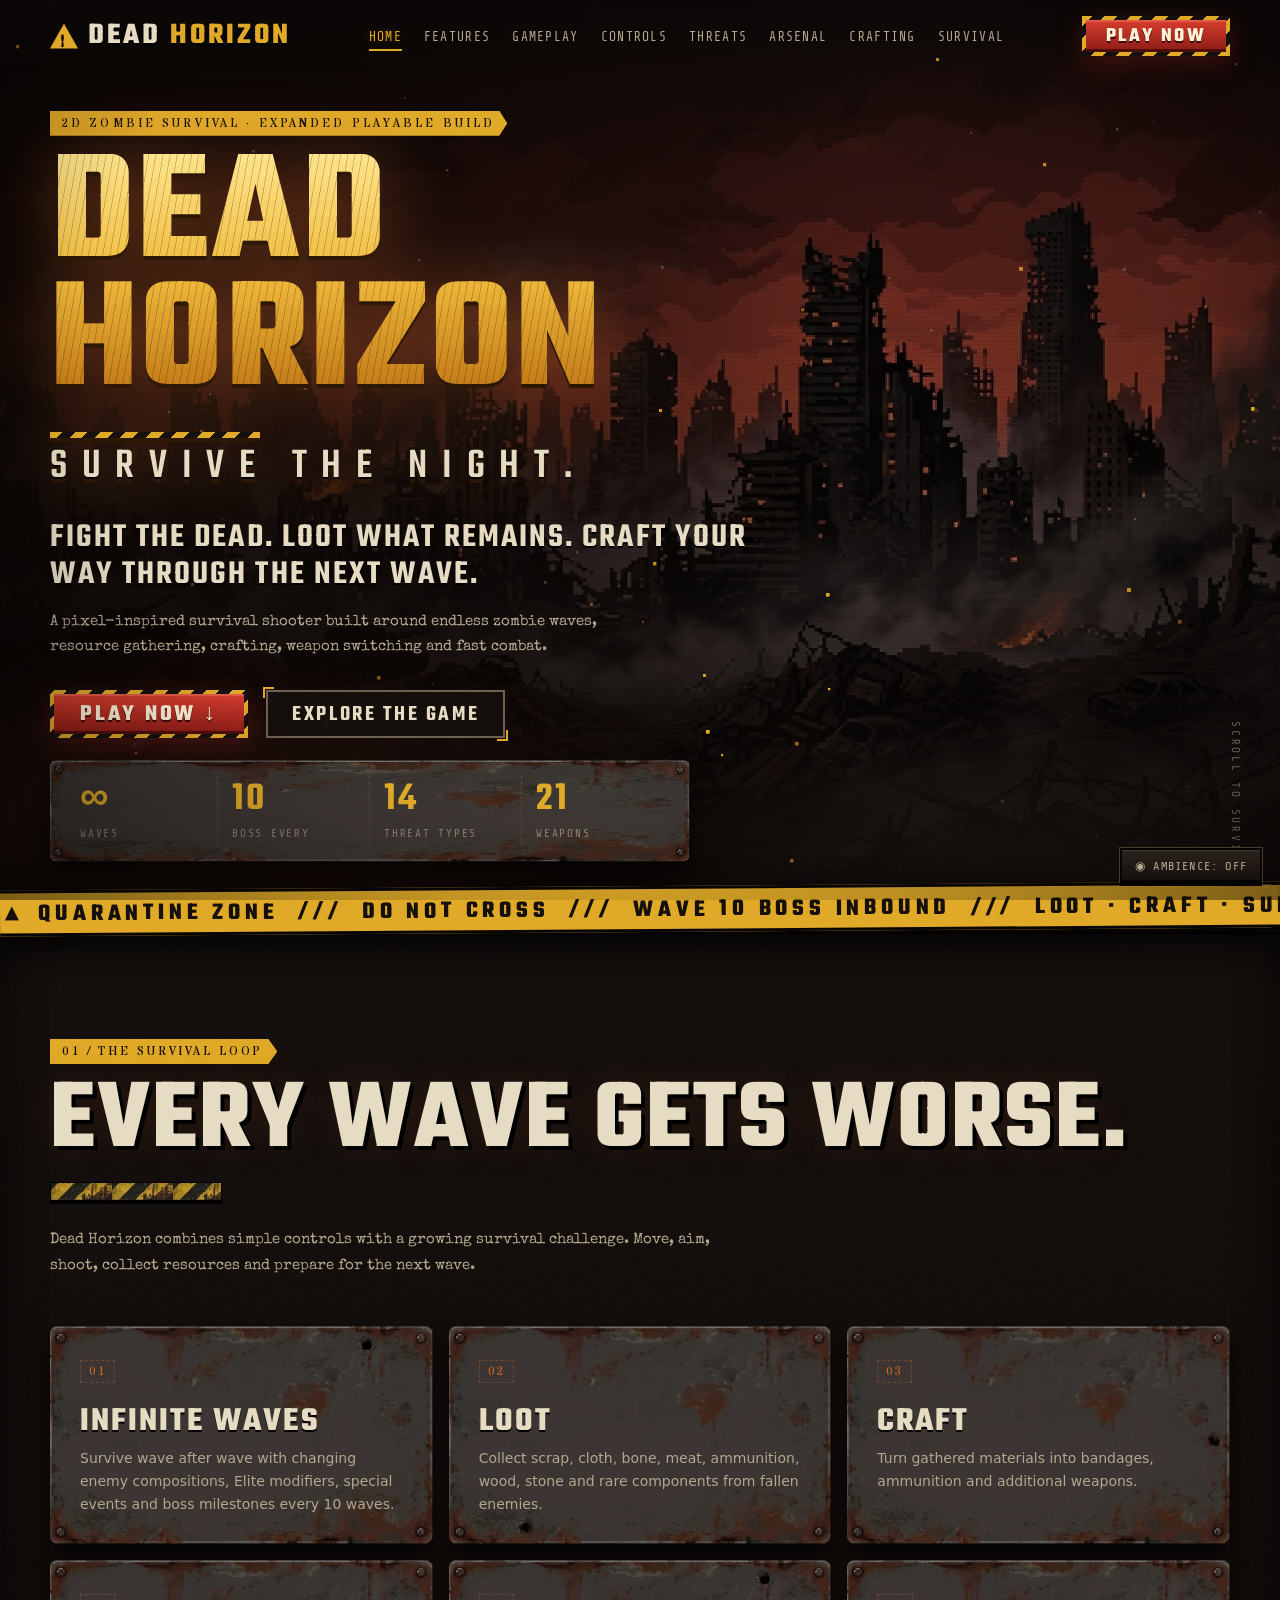
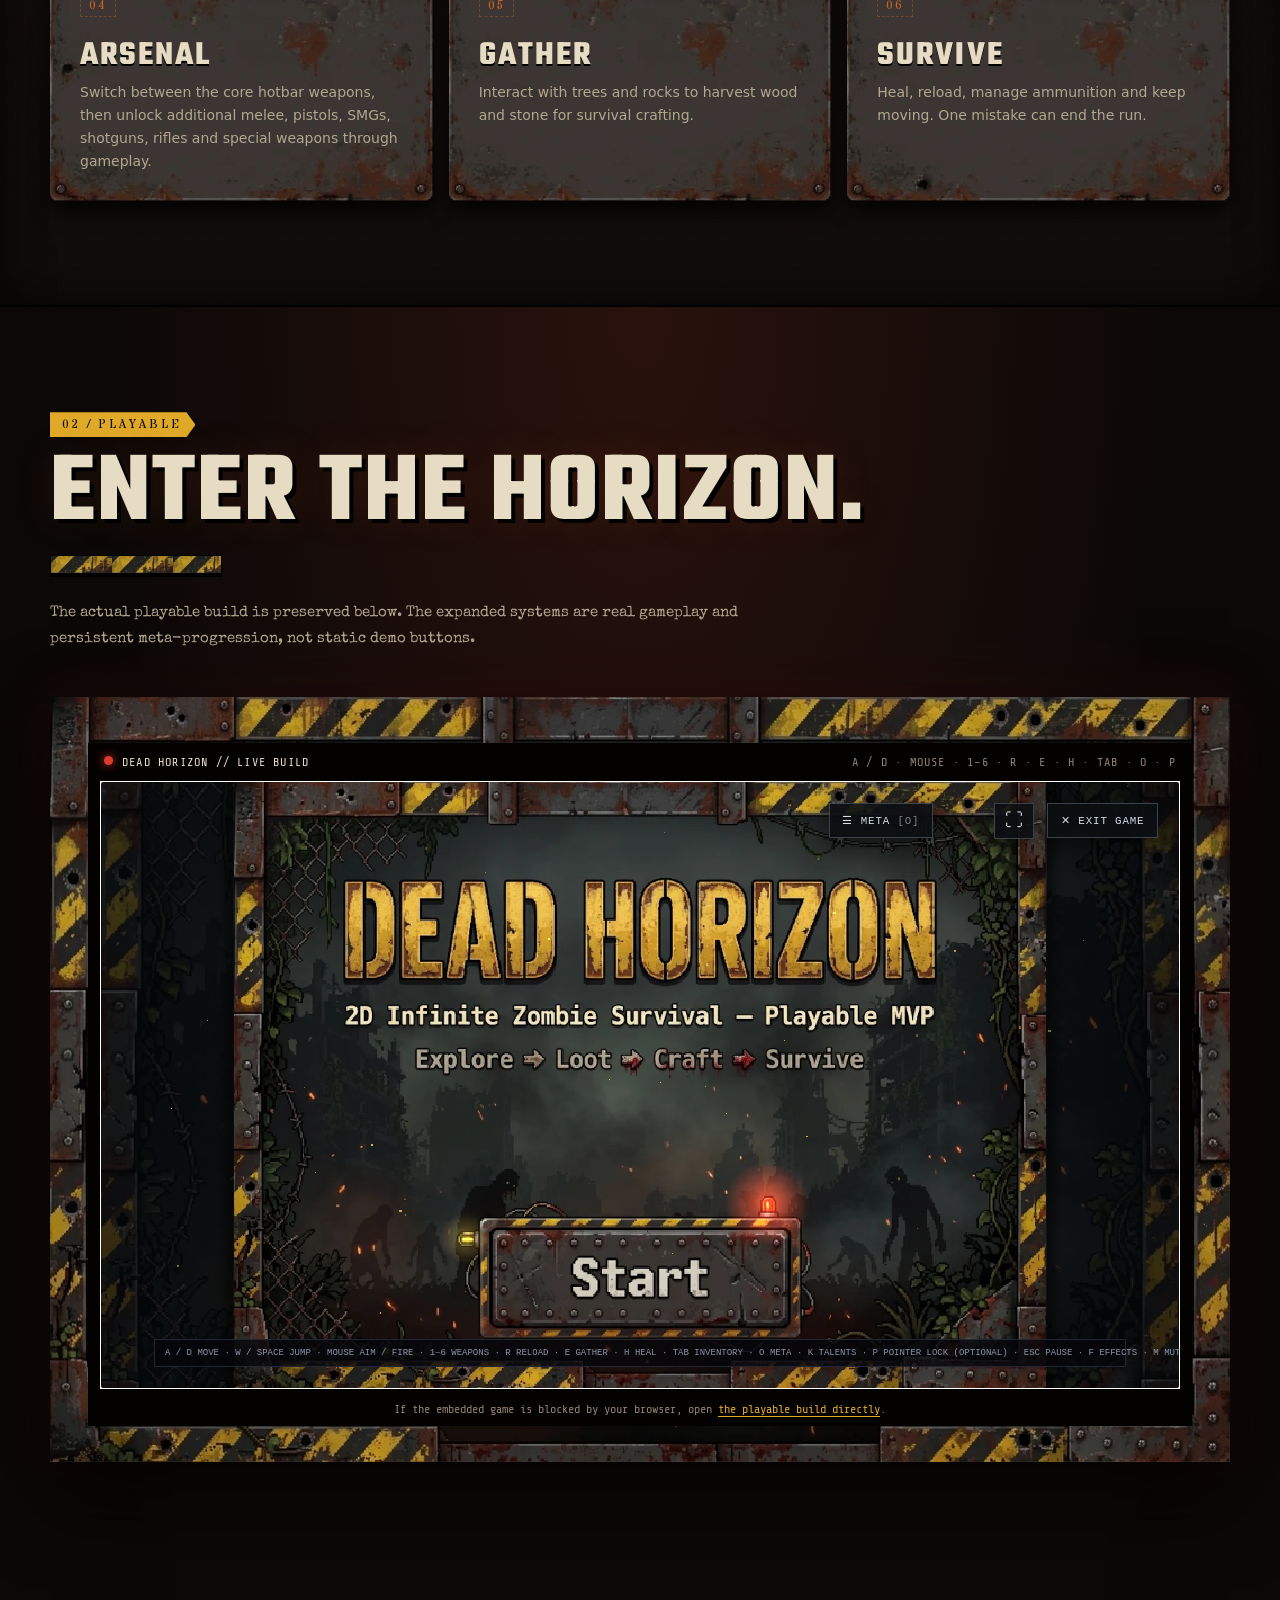
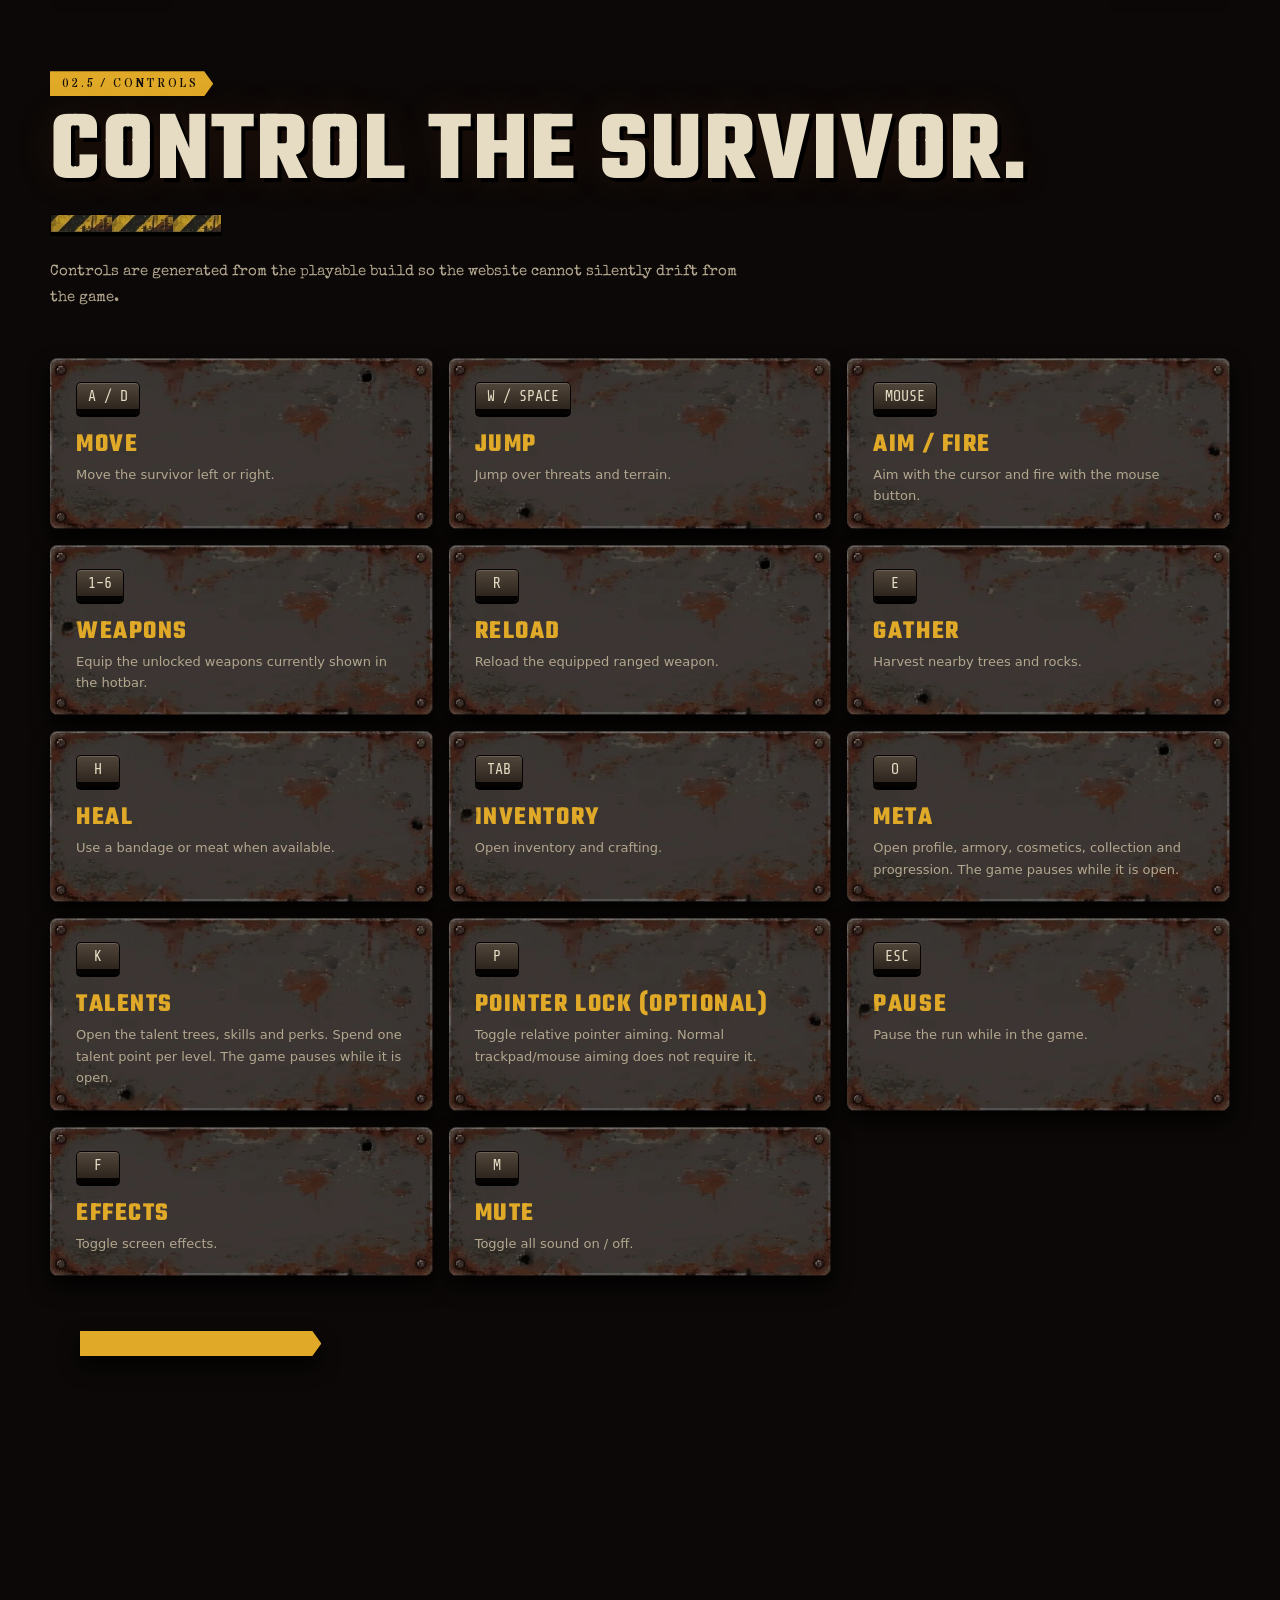
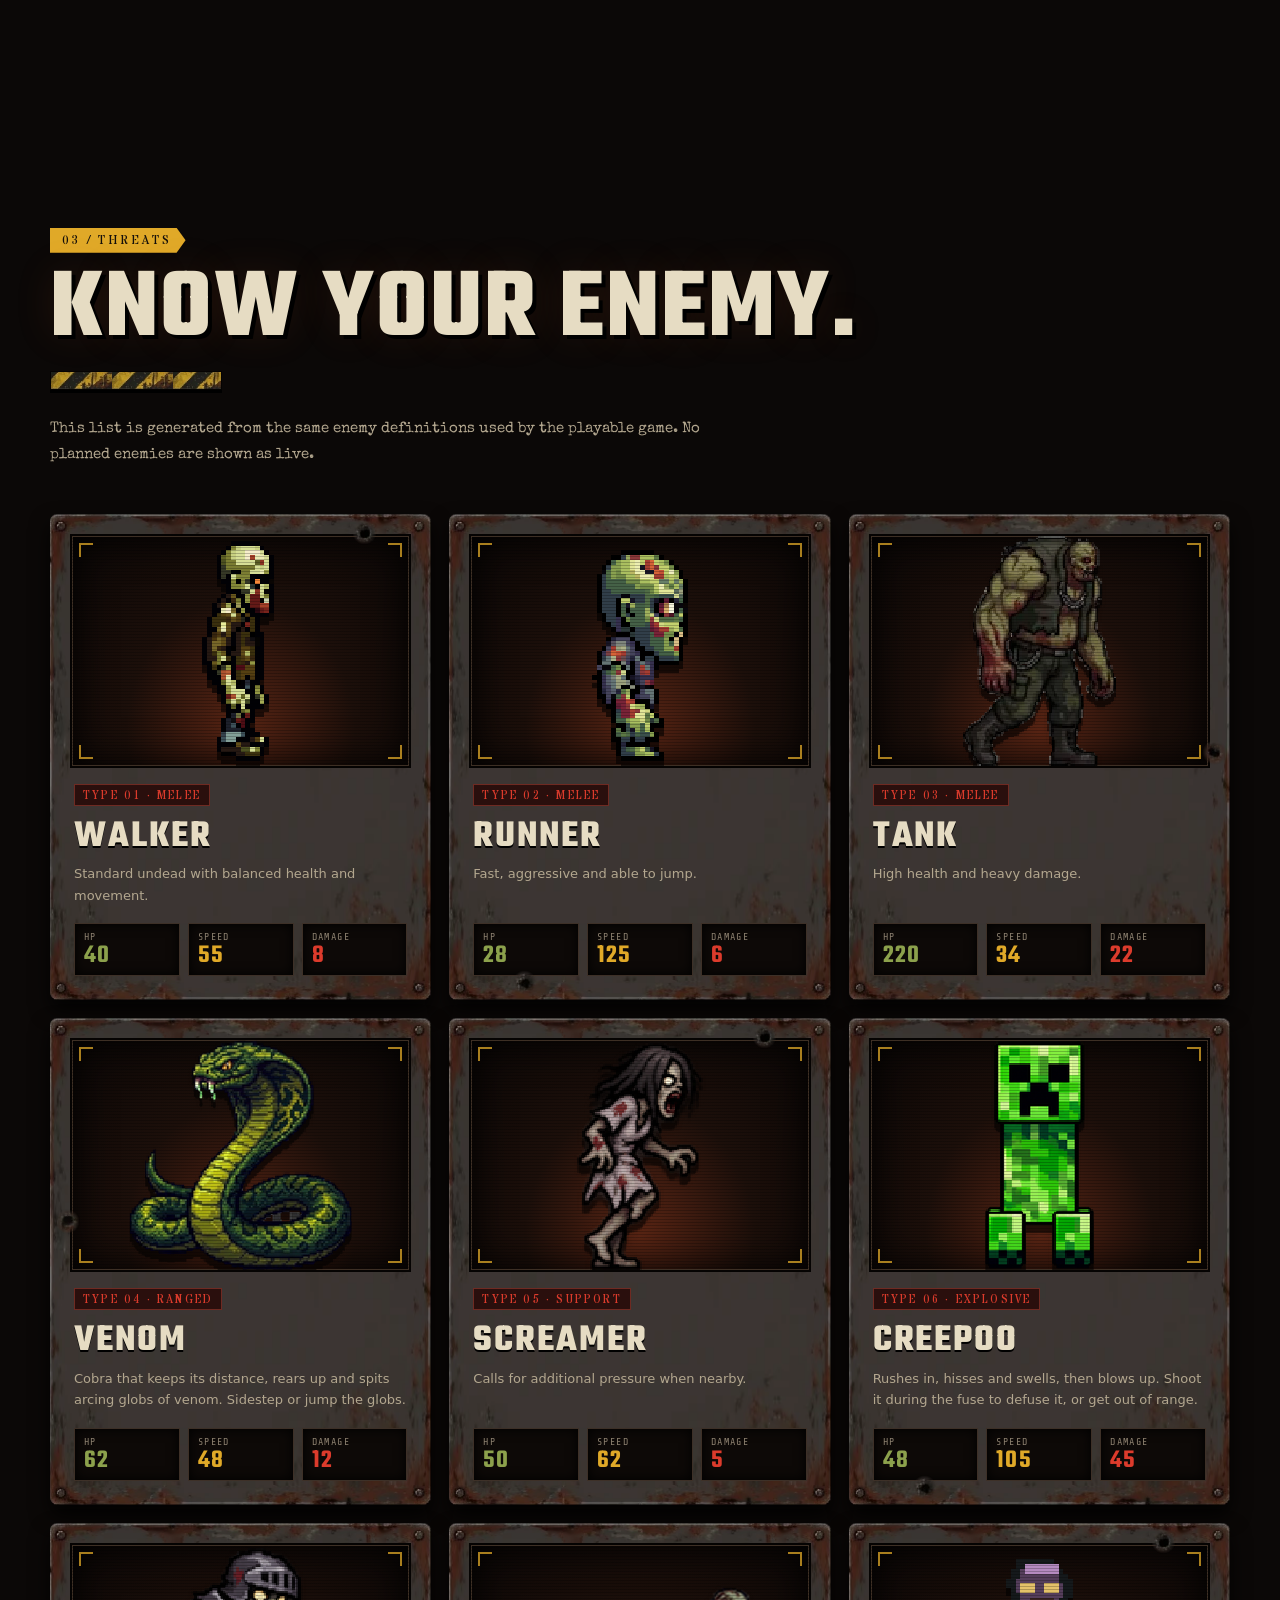
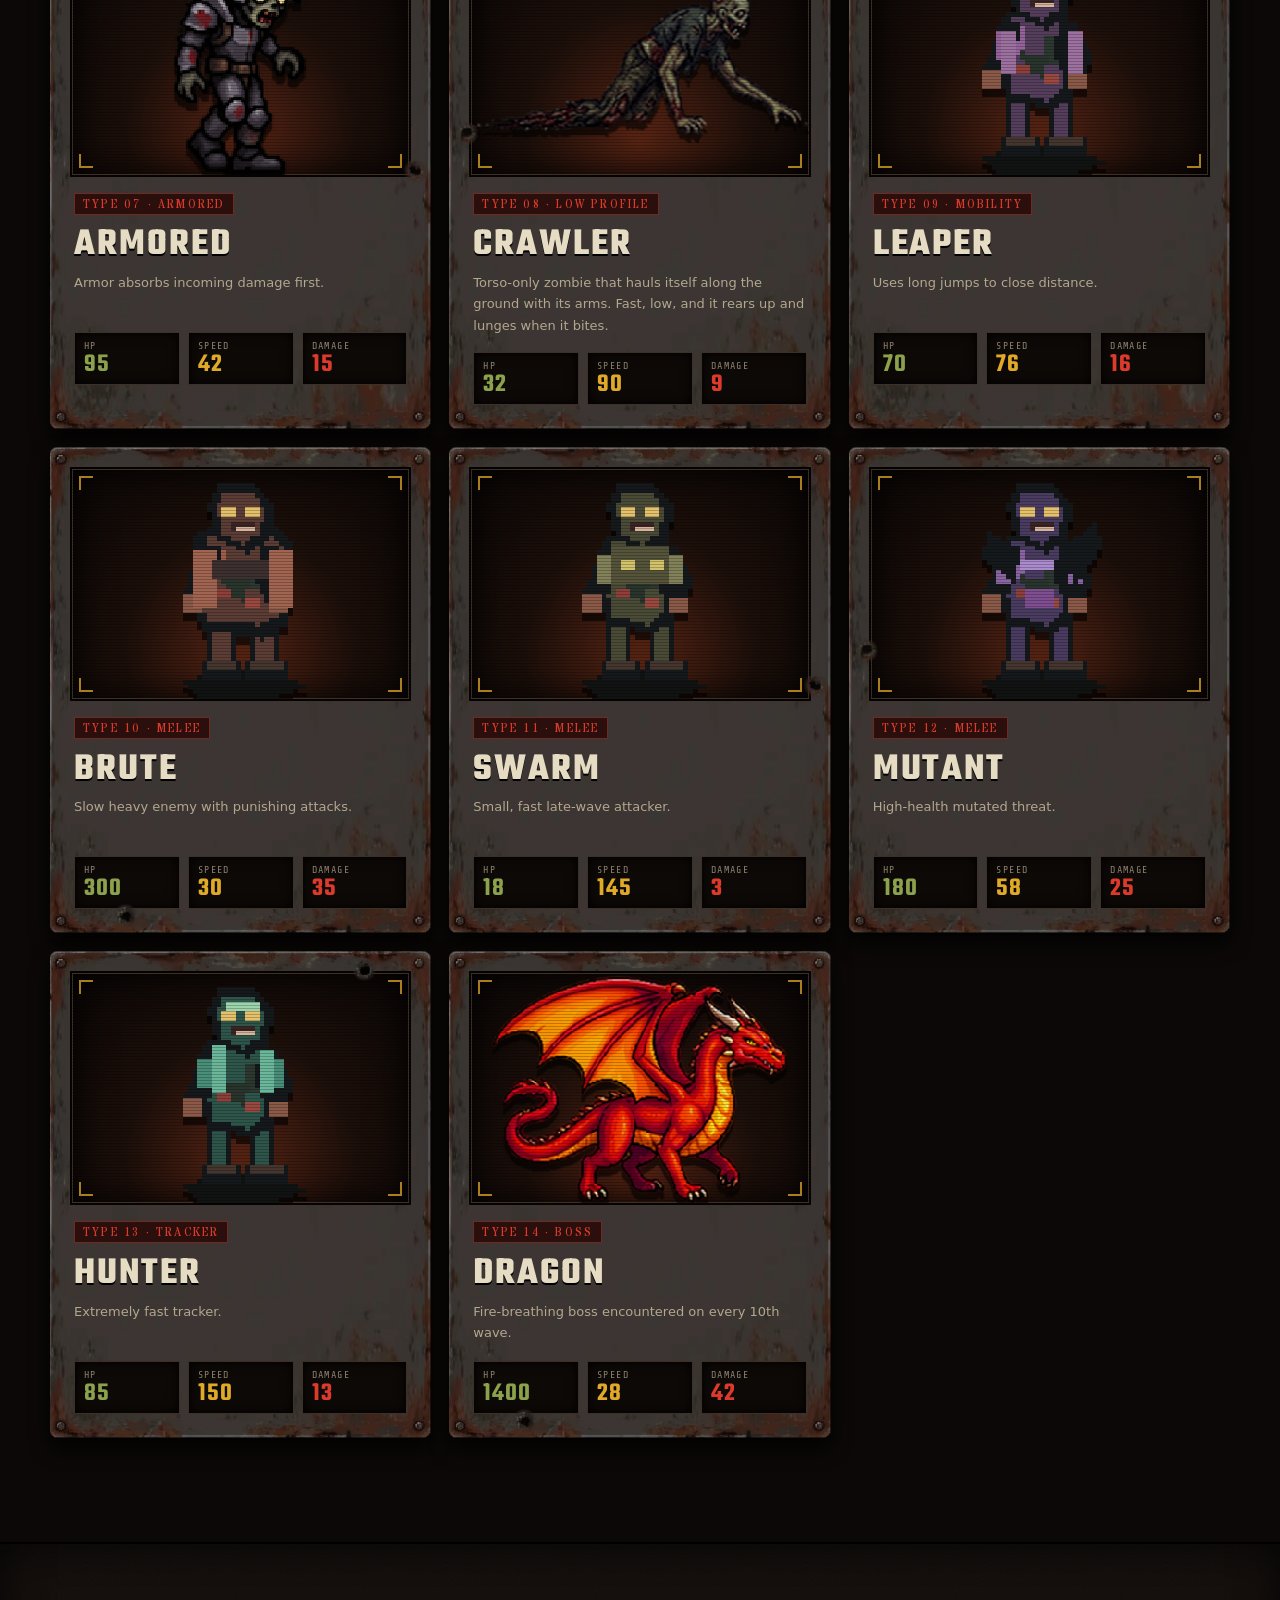
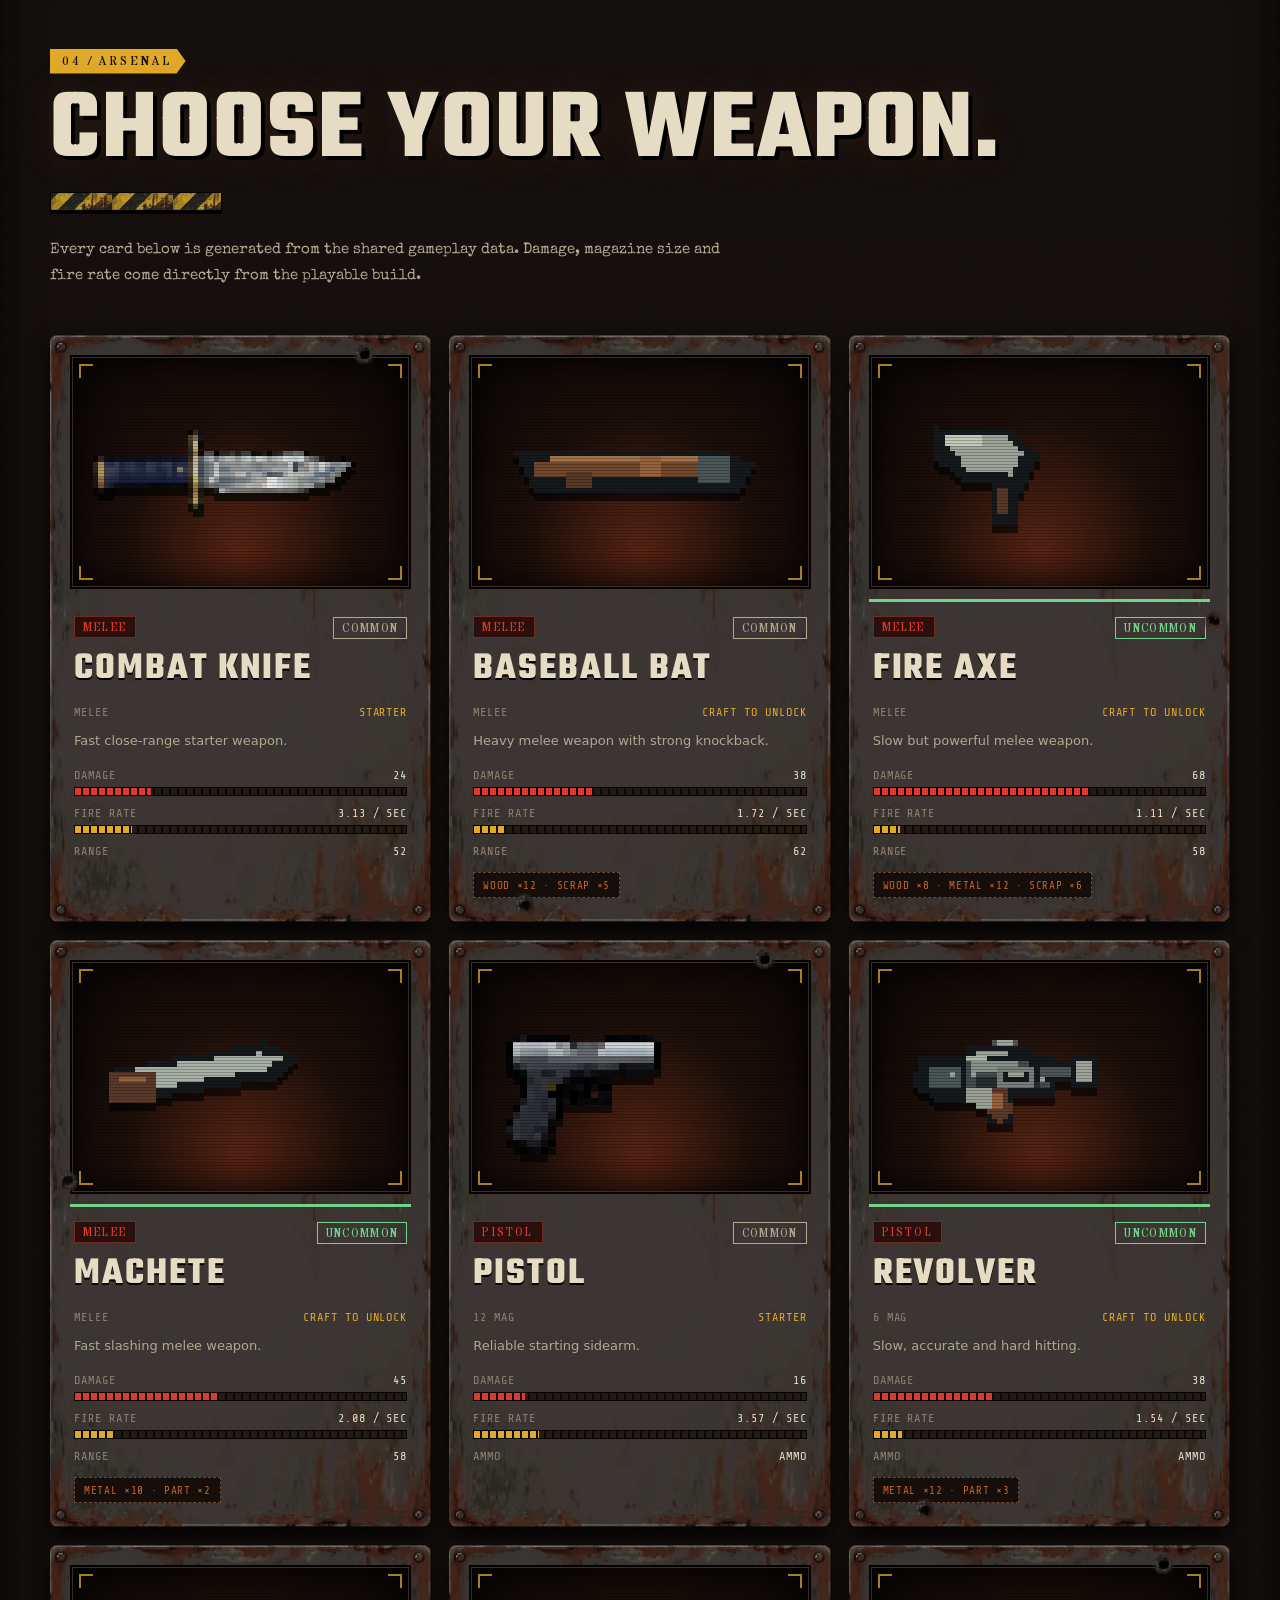
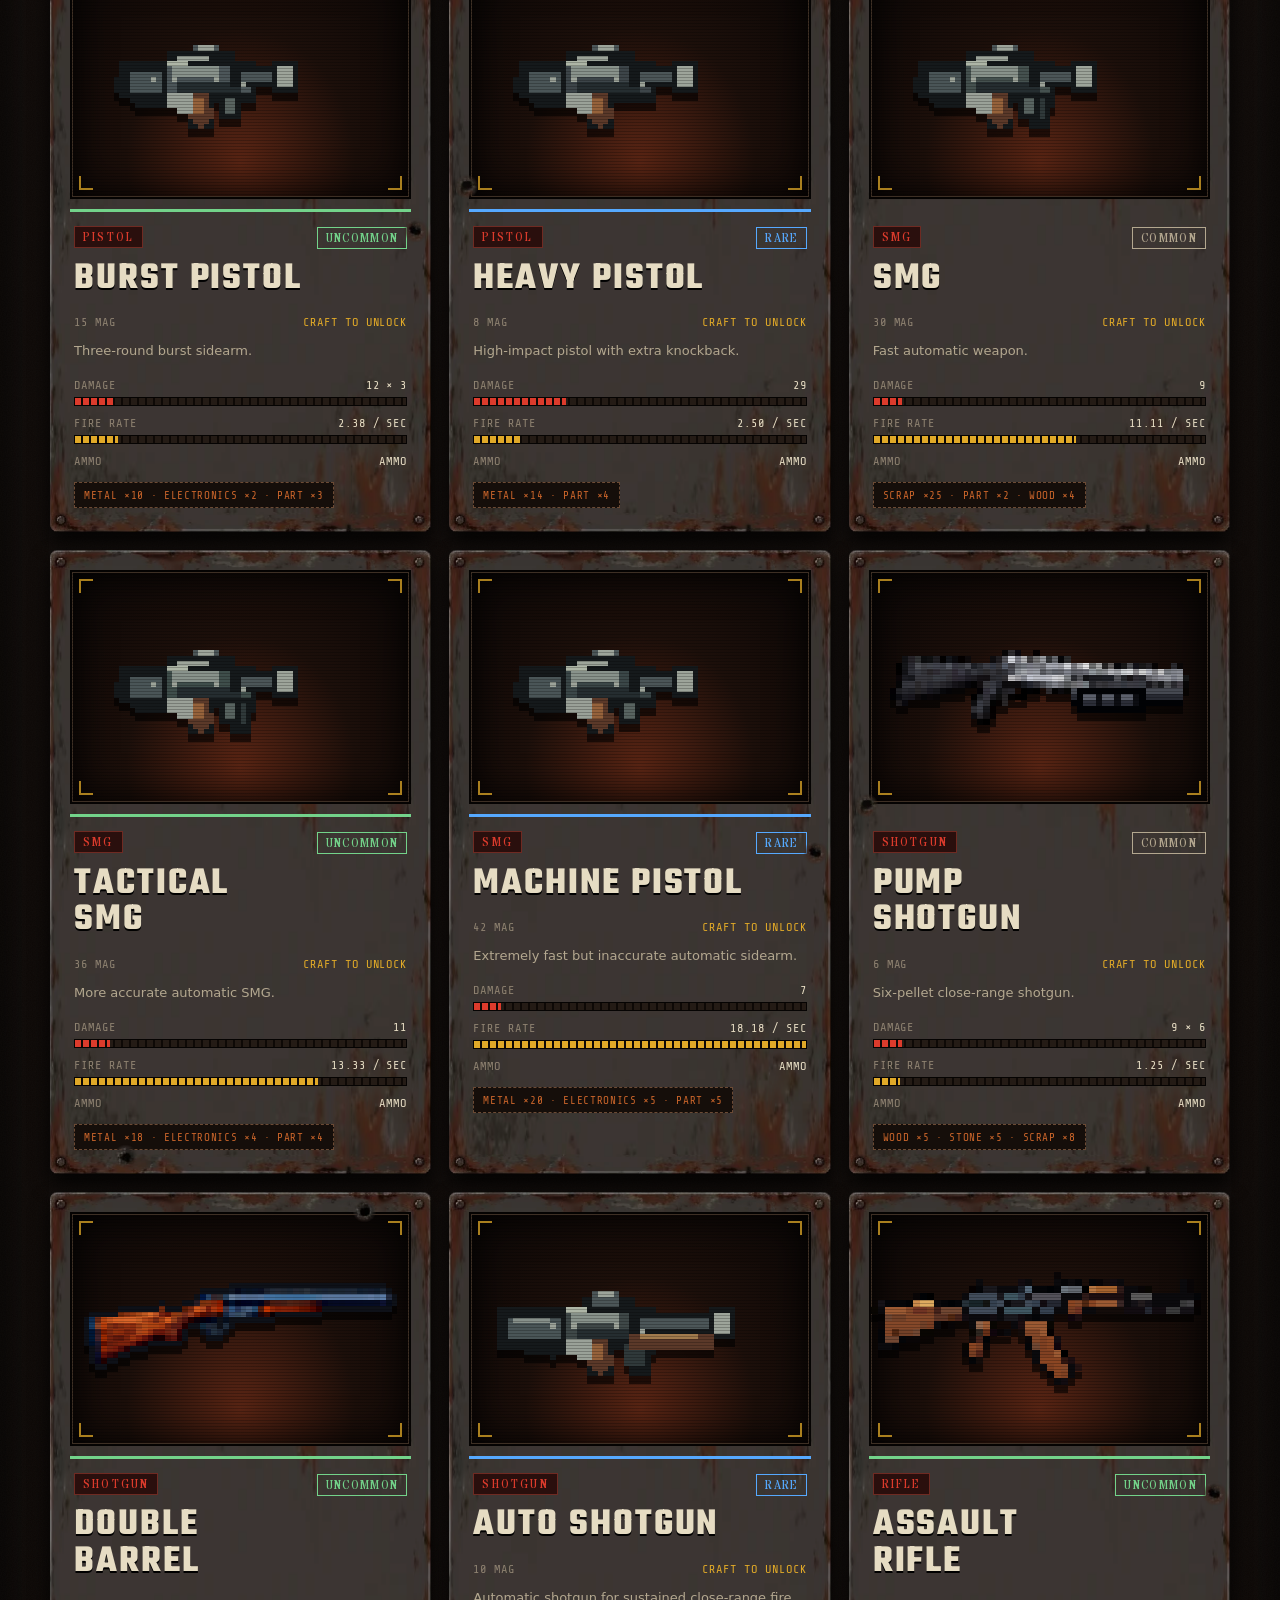
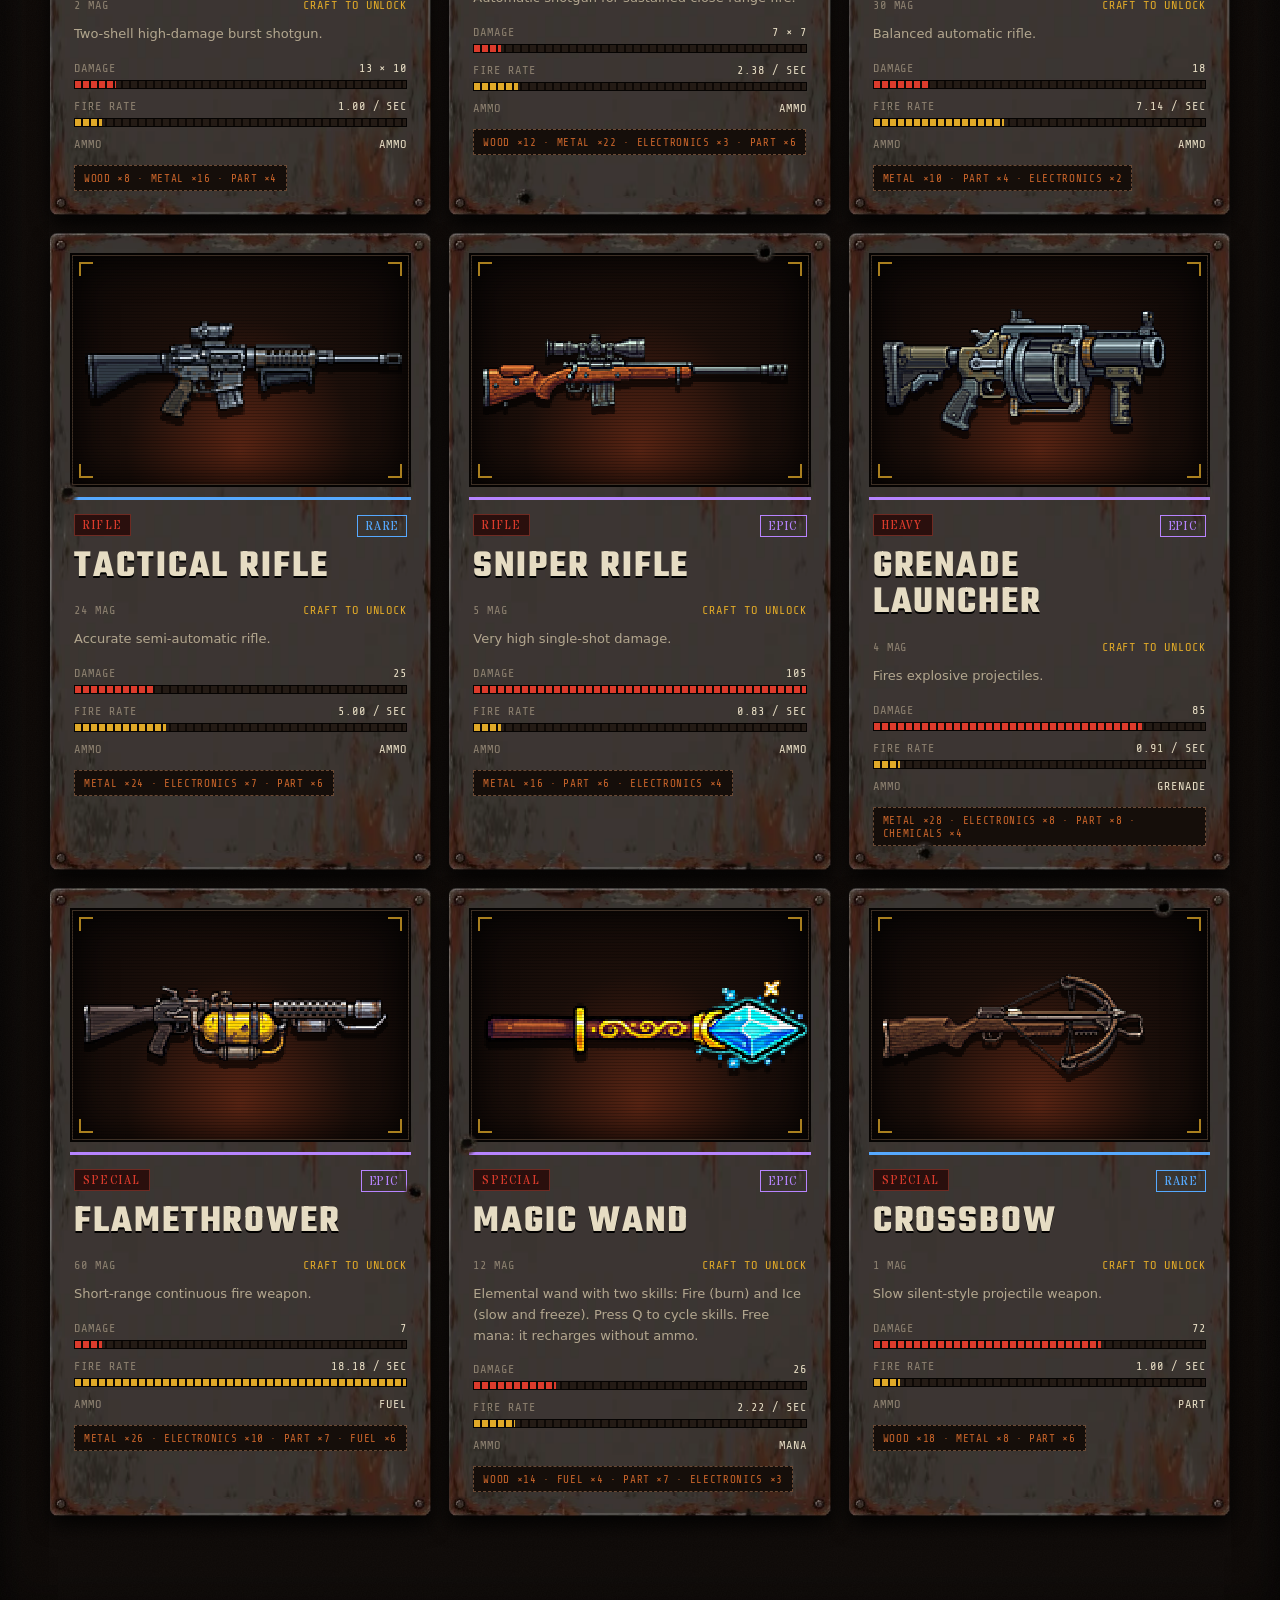
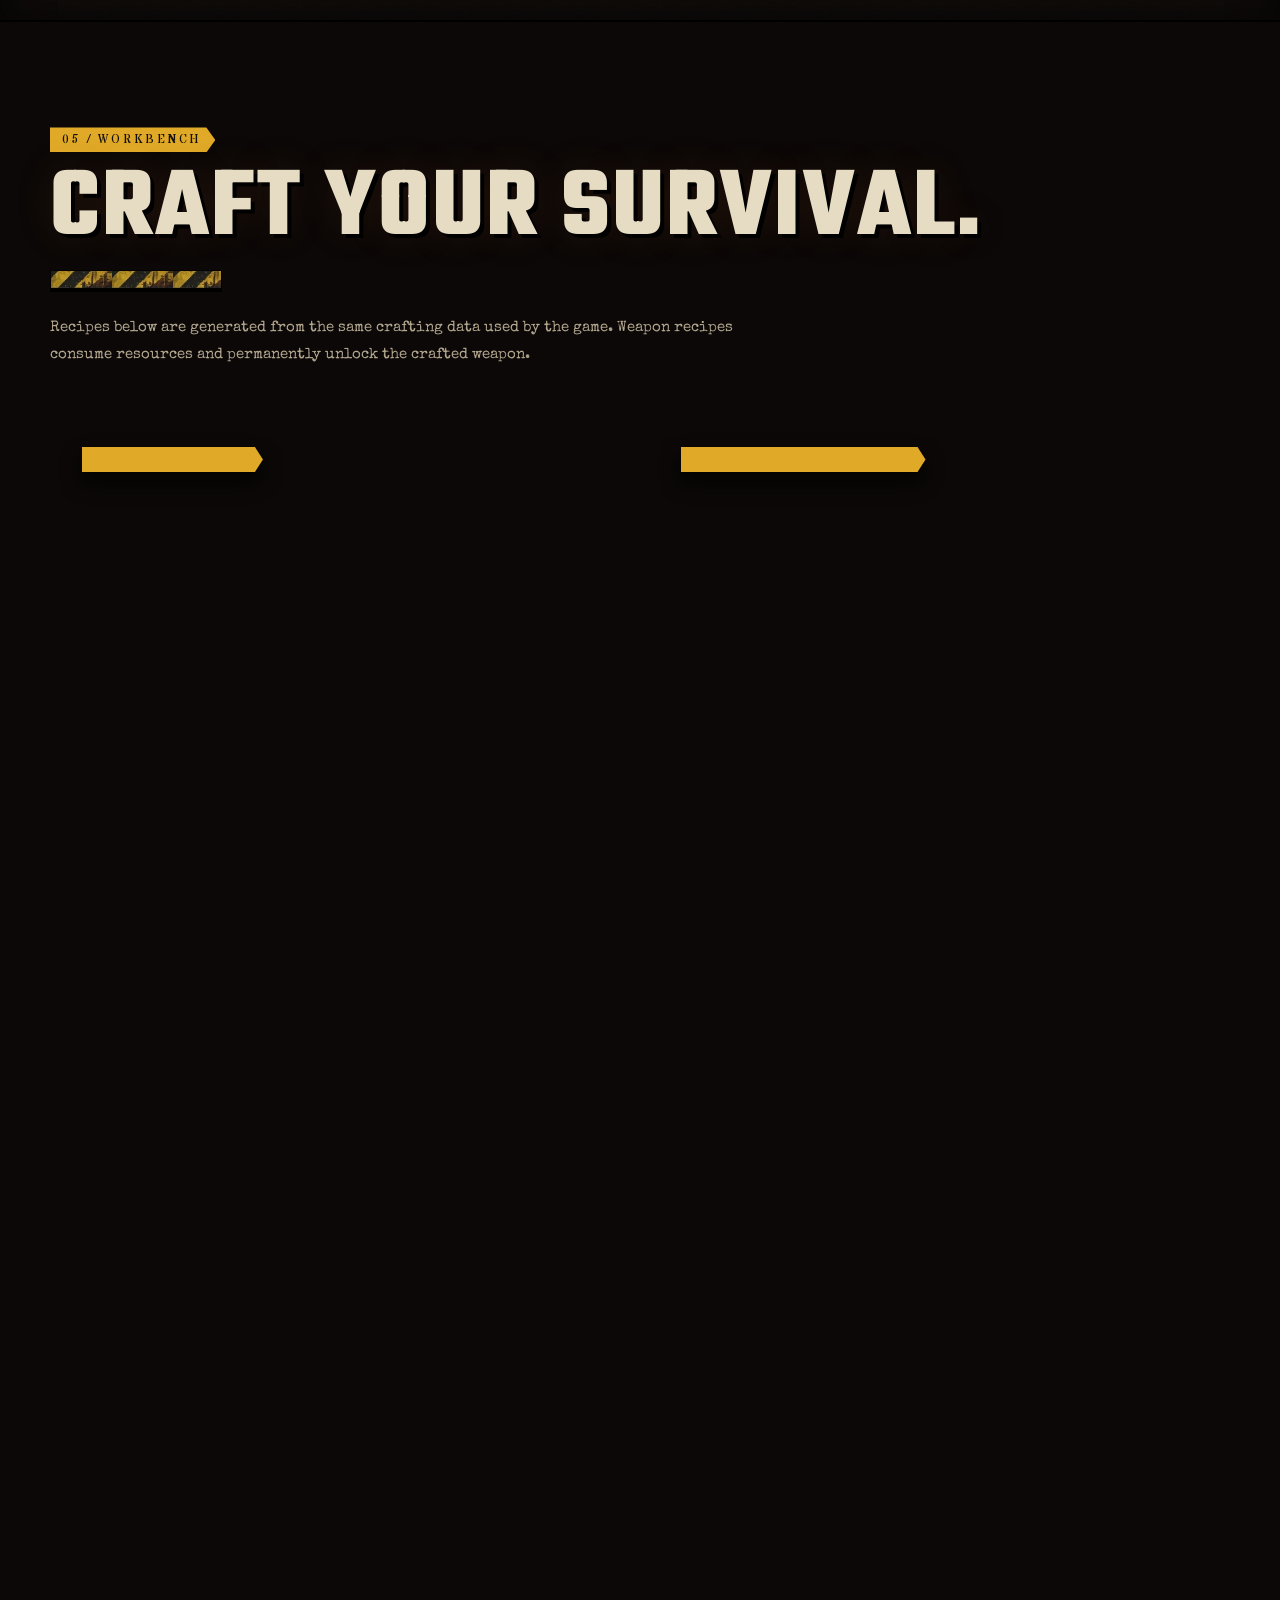
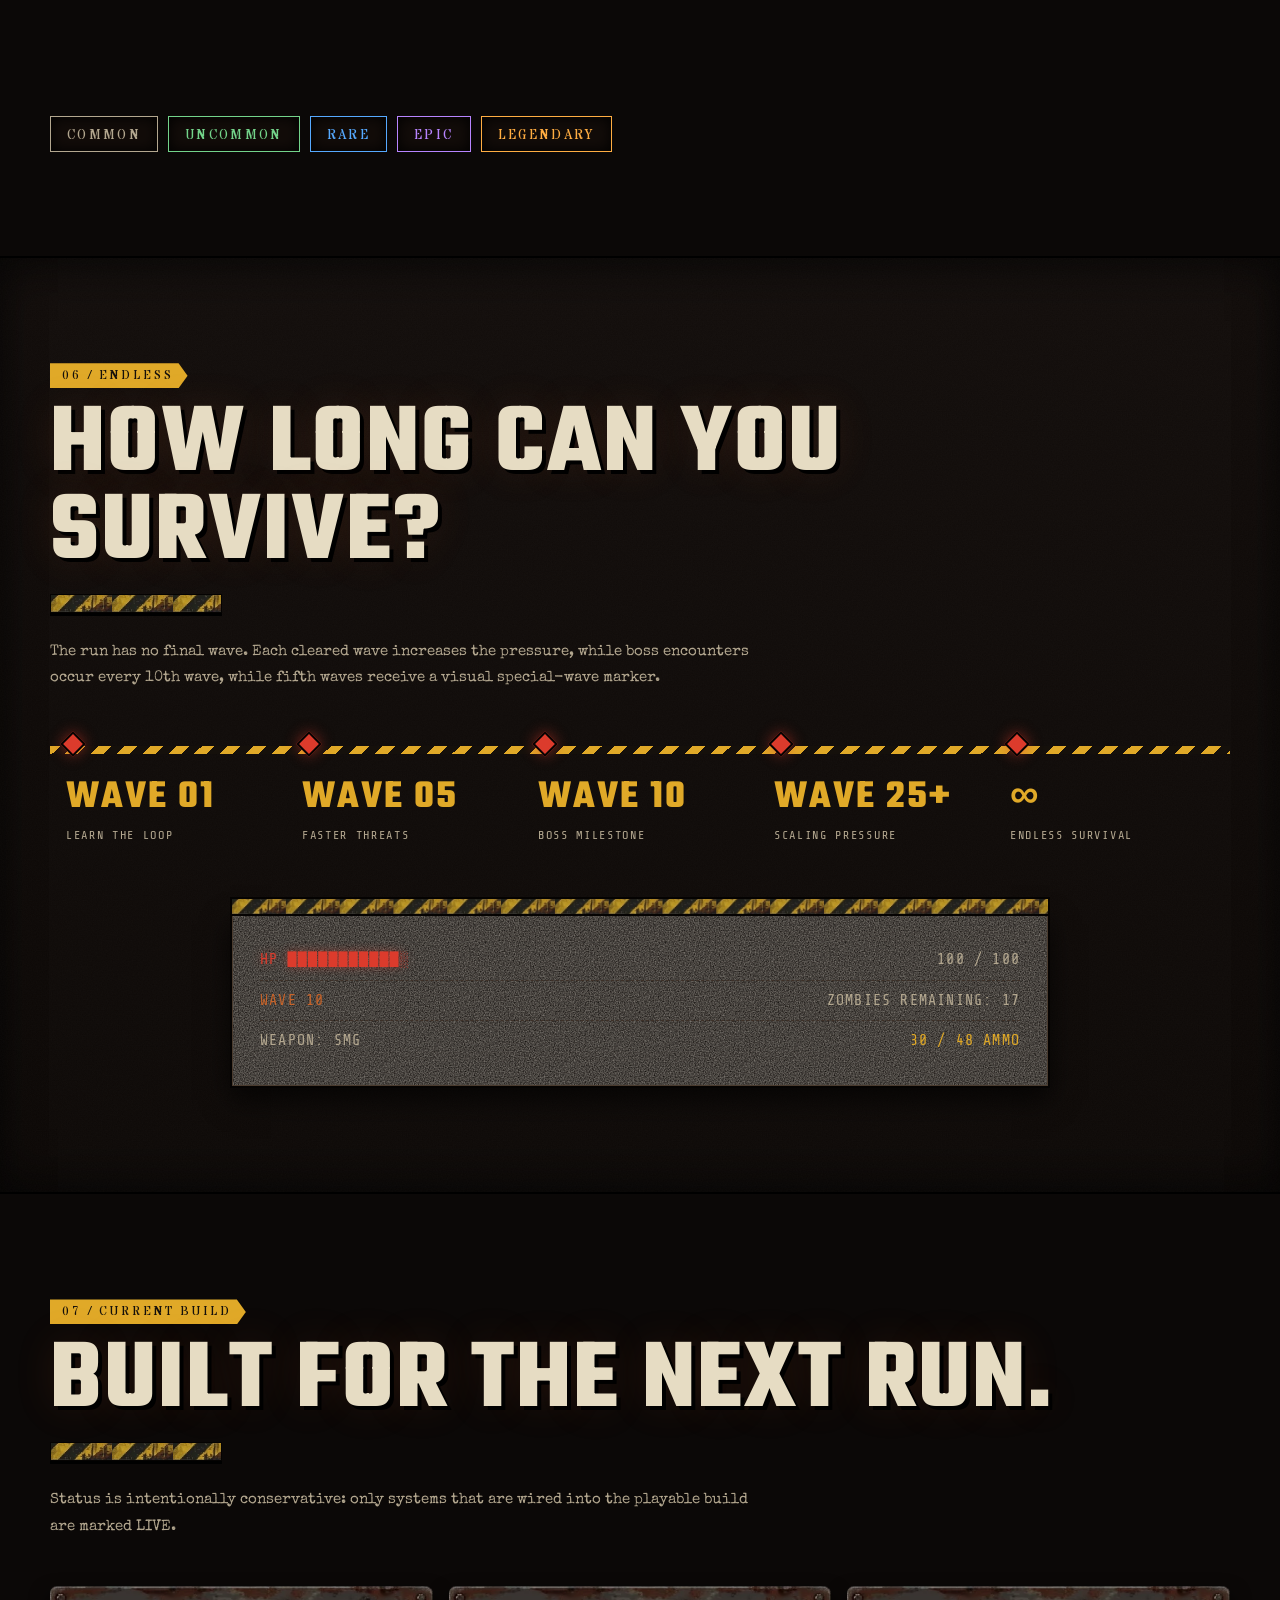
==== commit 111c0b7d: "CompatiabletoPhone" ====
--- a/dead-horizon-fullscreen-v4/index.html
+++ b/dead-horizon-fullscreen-v4/index.html
@@ -18,7 +18,16 @@
 <div class="tape" aria-hidden="true"><div class="tapeTrack"><span>▲ QUARANTINE ZONE &nbsp;///&nbsp; DO NOT CROSS &nbsp;///&nbsp; WAVE 10 BOSS INBOUND &nbsp;///&nbsp; LOOT · CRAFT · SURVIVE &nbsp;///&nbsp; THE DEAD ARE WALKING &nbsp;///&nbsp;&nbsp;</span><span>▲ QUARANTINE ZONE &nbsp;///&nbsp; DO NOT CROSS &nbsp;///&nbsp; WAVE 10 BOSS INBOUND &nbsp;///&nbsp; LOOT · CRAFT · SURVIVE &nbsp;///&nbsp; THE DEAD ARE WALKING &nbsp;///&nbsp;&nbsp;</span><span>▲ QUARANTINE ZONE &nbsp;///&nbsp; DO NOT CROSS &nbsp;///&nbsp; WAVE 10 BOSS INBOUND &nbsp;///&nbsp; LOOT · CRAFT · SURVIVE &nbsp;///&nbsp; THE DEAD ARE WALKING &nbsp;///&nbsp;&nbsp;</span><span>▲ QUARANTINE ZONE &nbsp;///&nbsp; DO NOT CROSS &nbsp;///&nbsp; WAVE 10 BOSS INBOUND &nbsp;///&nbsp; LOOT · CRAFT · SURVIVE &nbsp;///&nbsp; THE DEAD ARE WALKING &nbsp;///&nbsp;&nbsp;</span></div></div>
 <main>
 <section id="features" class="features"><div class="container"><div class="sectionKicker">01 / THE SURVIVAL LOOP</div><h2 class="sectionTitle">EVERY WAVE GETS WORSE.</h2><p class="sectionIntro">Dead Horizon combines simple controls with a growing survival challenge. Move, aim, shoot, collect resources and prepare for the next wave.</p><div class="grid"><article class="card reveal"><span class="num">01</span><h3>INFINITE WAVES</h3><p>Survive wave after wave with changing enemy compositions, Elite modifiers, special events and boss milestones every 10 waves.</p></article><article class="card reveal"><span class="num">02</span><h3>LOOT</h3><p>Collect scrap, cloth, bone, meat, ammunition, wood, stone and rare components from fallen enemies.</p></article><article class="card reveal"><span class="num">03</span><h3>CRAFT</h3><p>Turn gathered materials into bandages, ammunition and additional weapons.</p></article><article class="card reveal"><span class="num">04</span><h3>ARSENAL</h3><p>Switch between the core hotbar weapons, then unlock additional melee, pistols, SMGs, shotguns, rifles and special weapons through gameplay.</p></article><article class="card reveal"><span class="num">05</span><h3>GATHER</h3><p>Interact with trees and rocks to harvest wood and stone for survival crafting.</p></article><article class="card reveal"><span class="num">06</span><h3>SURVIVE</h3><p>Heal, reload, manage ammunition and keep moving. One mistake can end the run.</p></article></div></div></section>
-<section id="gameplay" class="gameplay"><div class="container"><div class="sectionKicker">02 / PLAYABLE</div><h2 class="sectionTitle">ENTER THE HORIZON.</h2><p class="sectionIntro">The actual playable build is preserved below. The expanded systems are real gameplay and persistent meta-progression, not static demo buttons.</p><div class="gameFrame reveal"><div class="frameTop"><span><i class="led"></i>DEAD HORIZON // LIVE BUILD</span><span>A/D · MOUSE · 1–6 · R · E · H · TAB · O</span></div><iframe src="game.html" title="Dead Horizon playable game"></iframe><div class="playNote">If the embedded game is blocked by your browser, open <a href="game.html" style="color:#e86a5f">the playable build directly</a>.</div></div></div></section><section id="controls"><div class="container"><div class="sectionKicker">02.5 / CONTROLS</div><h2 class="sectionTitle">CONTROL THE SURVIVOR.</h2><p class="sectionIntro">Controls are generated from the playable build so the website cannot silently drift from the game.</p><div class="controlsGrid" id="controlsGrid"></div></div></section><section id="enemies"><div class="container"><div class="sectionKicker">03 / THREATS</div><h2 class="sectionTitle">KNOW YOUR ENEMY.</h2><p class="sectionIntro">This list is generated from the same enemy definitions used by the playable game. No planned enemies are shown as live.</p><div class="enemyGrid" id="enemyGrid"></div></div></section>
+<section id="gameplay" class="gameplay"><div class="container"><div class="sectionKicker">02 / PLAYABLE</div><h2 class="sectionTitle">ENTER THE HORIZON.</h2><p class="sectionIntro">The actual playable build is preserved below. The expanded systems are real gameplay and persistent meta-progression, not static demo buttons.</p><div class="gameFrame reveal"><div class="frameTop"><span><i class="led"></i>DEAD HORIZON // LIVE BUILD</span><span>A/D · MOUSE · 1–6 · R · E · H · TAB · O</span></div><iframe src="game.html" title="Dead Horizon playable game"></iframe><div class="playNote">If the embedded game is blocked by your browser, open <a href="game.html" style="color:#e86a5f">the playable build directly</a>.</div></div></div></section><section id="controls"><div class="container"><div class="sectionKicker">02.5 / CONTROLS</div><h2 class="sectionTitle">CONTROL THE SURVIVOR.</h2><p class="sectionIntro">Controls are generated from the playable build so the website cannot silently drift from the game.</p><div class="controlsGrid" id="controlsGrid"></div>
+<div class="touchNote reveal"><span class="sectionKicker">TOUCH · PHONE &amp; TABLET</span>
+<h3>Play it on your phone.</h3>
+<p>Open the game on a phone or tablet and the touch controls appear automatically. Landscape works best.</p>
+<ul>
+<li><b>Left thumb</b><span>Floating stick: walk left or right, push up to jump</span></li>
+<li><b>Right thumb</b><span>Floating stick: aim and fire (hold to keep shooting)</span></li>
+<li><b>Side buttons</b><span>Jump, reload, heal, use / gather, weapon skill, bag, pause</span></li>
+<li><b>Weapon bar</b><span>Tap a slot to equip that weapon</span></li>
+</ul></div></div></section><section id="enemies"><div class="container"><div class="sectionKicker">03 / THREATS</div><h2 class="sectionTitle">KNOW YOUR ENEMY.</h2><p class="sectionIntro">This list is generated from the same enemy definitions used by the playable game. No planned enemies are shown as live.</p><div class="enemyGrid" id="enemyGrid"></div></div></section>
 <section id="arsenal" class="weapons"><div class="container"><div class="sectionKicker">04 / ARSENAL</div><h2 class="sectionTitle">CHOOSE YOUR WEAPON.</h2><p class="sectionIntro">Every card below is generated from the shared gameplay data. Damage, magazine size and fire rate come directly from the playable build.</p><div class="weaponGrid" id="weaponGrid"></div></div></section>
 <section id="crafting"><div class="container"><div class="sectionKicker">05 / WORKBENCH</div><h2 class="sectionTitle">CRAFT YOUR SURVIVAL.</h2><p class="sectionIntro">Recipes below are generated from the same crafting data used by the game. Weapon recipes consume resources and permanently unlock the crafted weapon.</p><div class="craft" id="craftGrid"></div><div class="rarity"><span>COMMON</span><span>UNCOMMON</span><span>RARE</span><span>EPIC</span><span>LEGENDARY</span></div></div></section>
 <section id="survival" class="loop"><div class="container"><div class="sectionKicker">06 / ENDLESS</div><h2 class="sectionTitle">HOW LONG CAN YOU SURVIVE?</h2><p class="sectionIntro">The run has no final wave. Each cleared wave increases the pressure, while boss encounters occur every 10th wave, while fifth waves receive a visual special-wave marker.</p><div class="steps"><div class="step reveal"><strong>WAVE 01</strong><span>LEARN THE LOOP</span></div><div class="step reveal"><strong>WAVE 05</strong><span>FASTER THREATS</span></div><div class="step reveal"><strong>WAVE 10</strong><span>BOSS MILESTONE</span></div><div class="step reveal"><strong>WAVE 25+</strong><span>SCALING PRESSURE</span></div><div class="step reveal"><strong>∞</strong><span>ENDLESS SURVIVAL</span></div></div><div class="hud reveal"><div class="hudLine"><span class="hp">HP ███████████░</span><span>100 / 100</span></div><div class="hudLine"><span class="wave">WAVE 10</span><span>ZOMBIES REMAINING: 17</span></div><div class="hudLine"><span>WEAPON: SMG</span><span class="ammo">30 / 48 AMMO</span></div></div></div></section>
--- a/dead-horizon-fullscreen-v4/site.css
+++ b/dead-horizon-fullscreen-v4/site.css
@@ -24,7 +24,8 @@
   --f-stencil:'Stardos Stencil','Courier New',monospace;
   --f-type:'Special Elite','Courier New',monospace;
   --f-mono:'Share Tech Mono',ui-monospace,SFMono-Regular,Menlo,monospace;
-  --hazard:repeating-linear-gradient(-45deg,var(--haz) 0 9px,#15100b 9px 18px);
+  --hazard:repeating-linear-gradient(-45deg,var(--haz) 0 9px,#15100b 9px 18px);   /* CSS fallback for border-image uses */
+  --kit:url(assets/ui/web/hazard.png);
   --grain:url("data:image/svg+xml;utf8,%3Csvg xmlns='http://www.w3.org/2000/svg' width='180' height='180'%3E%3Cfilter id='n'%3E%3CfeTurbulence type='fractalNoise' baseFrequency='.8' numOctaves='2' stitchTiles='stitch'/%3E%3CfeColorMatrix values='0 0 0 0 1 0 0 0 0 .95 0 0 0 0 .85 0 0 0 .5 0'/%3E%3C/filter%3E%3Crect width='100%25' height='100%25' filter='url(%23n)'/%3E%3C/svg%3E");
 }
 
@@ -43,8 +44,8 @@
 
 /* ---------- loader ---------- */
 #loader{position:fixed;inset:0;background:#070504;z-index:1000;display:grid;place-items:center;transition:opacity .45s,visibility .45s}
-#loader:before{content:"";position:absolute;left:0;right:0;top:0;height:14px;background:var(--hazard)}
-#loader:after{content:"";position:absolute;left:0;right:0;bottom:0;height:14px;background:var(--hazard)}
+#loader:before{content:"";position:absolute;left:0;right:0;top:0;height:22px;background:var(--kit) repeat-x 0 0/auto 22px}
+#loader:after{content:"";position:absolute;left:0;right:0;bottom:0;height:22px;background:var(--kit) repeat-x 0 0/auto 22px}
 .loaderBox{width:min(380px,80vw);text-align:center}
 .loaderLogo{font:700 clamp(50px,10vw,84px)/.9 var(--f-display);letter-spacing:.06em;color:var(--haz);text-shadow:0 3px 0 #3a1c05,0 0 34px #c8642a66;animation:flick 2.4s steps(1) infinite}
 .loaderLine{height:12px;margin:20px 0;border:2px solid #3b2f26;background:#0c0806;overflow:hidden;padding:2px}
@@ -56,7 +57,7 @@
 /* ---------- nav ---------- */
 nav{position:fixed;top:0;left:0;right:0;z-index:100;background:linear-gradient(#0b0807f2,#0b080700);padding:16px 0;transition:.25s}
 nav.scrolled{background:linear-gradient(#1a1410f7,#100c0af7);border-bottom:2px solid #050302;box-shadow:0 8px 30px #000a;padding:8px 0}
-nav.scrolled:after{content:"";position:absolute;left:0;right:0;bottom:-8px;height:6px;background:var(--hazard);opacity:.9}
+nav.scrolled:after{content:"";position:absolute;left:0;right:0;bottom:-12px;height:12px;background:var(--kit) repeat-x 0 0/auto 12px;box-shadow:0 4px 10px #0009}
 .navInner{display:flex;align-items:center;justify-content:space-between;gap:18px}
 .brand{display:flex;align-items:center;gap:10px;font:700 30px/1 var(--f-display);letter-spacing:.1em;color:var(--bone);text-shadow:0 2px 0 #000}
 .brand span{color:var(--haz)}
@@ -88,7 +89,7 @@
 .moon,.city{display:none}
 .fog{position:absolute;left:-15%;right:-15%;bottom:0;height:46%;z-index:1;pointer-events:none;background:radial-gradient(ellipse 40% 60% at 25% 80%,#7a3a2a40,transparent 70%),radial-gradient(ellipse 45% 55% at 75% 90%,#4a3a3040,transparent 70%);filter:blur(18px);animation:fog 22s ease-in-out infinite alternate}
 @keyframes fog{to{transform:translateX(9%) scale(1.1)}}
-.heroContent{position:relative;z-index:2;padding:130px 0 64px;max-width:760px;margin-left:max(18px,calc((100% - var(--max))/2))}
+.heroContent{position:relative;z-index:2;padding:108px 0 36px;max-width:760px;margin-left:max(18px,calc((100% - var(--max))/2))}
 .eyebrow{display:inline-block;font:12px/1 var(--f-stencil);letter-spacing:.26em;color:#15100b;background:var(--haz);padding:7px 12px 6px;margin-bottom:18px;clip-path:polygon(0 0,calc(100% - 8px) 0,100% 50%,calc(100% - 8px) 100%,0 100%)}
 .hero h1{font:700 clamp(84px,12.5vw,168px)/.8 var(--f-display);letter-spacing:.015em;margin:0;text-transform:uppercase;background:repeating-linear-gradient(100deg,#0000 0 6px,#00000030 6px 7px),linear-gradient(180deg,#ffe48a 0,#f0b93a 36%,#c8801a 66%,#7a460c 100%);-webkit-background-clip:text;background-clip:text;color:transparent;filter:drop-shadow(0 4px 0 #2c1604) drop-shadow(0 0 36px #c8642a77)}
 .hero h1 em{display:block;font:500 .27em/1 var(--f-display);font-style:normal;letter-spacing:.34em;margin-top:22px;padding-top:14px;position:relative;background:none;-webkit-text-fill-color:var(--bone);color:var(--bone);filter:none;text-shadow:0 2px 0 #000}
@@ -96,8 +97,8 @@
 .tagline{font:600 clamp(24px,3vw,34px)/1.1 var(--f-display);letter-spacing:.06em;text-transform:uppercase;margin:30px 0 10px;text-shadow:0 2px 0 #000}
 .sub{color:var(--dust);max-width:590px;font:15px/1.7 var(--f-type)}
 .actions{display:flex;gap:18px;flex-wrap:wrap;margin-top:30px}
-.heroStats{display:flex;gap:0;flex-wrap:wrap;margin-top:30px;max-width:620px;border:2px solid #0a0605;background:#120d0adb;box-shadow:inset 0 0 0 1px #4a3a2c,0 12px 30px #000a}
-.heroStats div{flex:1 1 110px;padding:12px 14px 9px;border-right:1px dashed #4a3a2c}
+.heroStats{display:flex;gap:0;flex-wrap:wrap;margin-top:22px;max-width:640px;border:16px solid transparent;border-image:url(assets/ui/web/plate.png) 30 fill/16px stretch;filter:drop-shadow(0 12px 14px #000b)}
+.heroStats div{flex:1 1 110px;padding:4px 14px 2px;border-right:1px dashed #5a4a3c}
 .heroStats div:last-child{border-right:0}
 .heroStats b{display:block;font:600 40px/1 var(--f-display);color:var(--haz);letter-spacing:.04em}
 .heroStats span{font:11px var(--f-mono);letter-spacing:.16em;color:var(--muted);text-transform:uppercase}
@@ -114,25 +115,24 @@
 section{padding:104px 0;position:relative}
 .sectionKicker{display:inline-block;font:12px/1 var(--f-stencil);letter-spacing:.24em;color:#15100b;background:var(--haz);padding:7px 14px 6px 12px;text-transform:uppercase;clip-path:polygon(0 0,calc(100% - 9px) 0,100% 50%,calc(100% - 9px) 100%,0 100%)}
 .sectionTitle{position:relative;font:700 clamp(52px,8vw,100px)/.88 var(--f-display);letter-spacing:.02em;margin:14px 0 26px;text-transform:uppercase;color:var(--bone);text-shadow:4px 4px 0 #000,0 0 40px #c8642a22}
-.sectionTitle:after{content:"";display:block;width:140px;height:8px;margin-top:16px;background:var(--hazard);box-shadow:0 3px 0 #000}
+.sectionTitle:after{content:"";display:block;width:170px;height:17px;margin-top:16px;background:var(--kit) repeat-x 0 0/auto 17px;border:1px solid #050302;box-shadow:0 3px 0 #000}
 .sectionIntro{color:var(--dust);max-width:700px;font:15px/1.75 var(--f-type)}
 .features,.weapons,.loop{background:linear-gradient(180deg,#120d0b,#0d0907);border-top:2px solid #000;border-bottom:2px solid #000;box-shadow:inset 0 14px 40px #0008,inset 0 -14px 40px #0008}
 .features:before,.weapons:before,.loop:before{content:"";position:absolute;inset:0;background:var(--grain);opacity:.05;pointer-events:none}
 .gameplay{background:radial-gradient(ellipse at 50% 0,#2a120d,transparent 60%),#0b0807}
 
 /* shared "salvaged steel plate": grain, rivets, rust bleed */
-.card,.craftPanel,.controlCard,.enemy,.weapon,.hud{position:relative;background:var(--grain),radial-gradient(ellipse at 90% 100%,#6a2c1530,transparent 55%),linear-gradient(160deg,#2b231c,#18120f 62%,#201710);background-blend-mode:soft-light,normal,normal;border:2px solid #050302;box-shadow:inset 0 1px 0 #ffffff14,inset 0 0 0 1px #4a3b2e,0 12px 26px #000a}
-.card:before,.craftPanel:before,.controlCard:before,.enemy:before,.weapon:before,.hud:before{content:"";position:absolute;inset:0;pointer-events:none;z-index:2;background:
-  radial-gradient(circle at 9px 9px,#8a7860 0 1.5px,#2a1f16 2.5px,transparent 3.5px),
-  radial-gradient(circle at calc(100% - 9px) 9px,#8a7860 0 1.5px,#2a1f16 2.5px,transparent 3.5px),
-  radial-gradient(circle at 9px calc(100% - 9px),#8a7860 0 1.5px,#2a1f16 2.5px,transparent 3.5px),
-  radial-gradient(circle at calc(100% - 9px) calc(100% - 9px),#8a7860 0 1.5px,#2a1f16 2.5px,transparent 3.5px)}
-
+.card,.craftPanel,.controlCard,.enemy,.weapon{position:relative;border:20px solid transparent;border-image:url(assets/ui/web/plate.png) 30 fill/20px stretch;background:none;filter:drop-shadow(0 10px 10px #000c)}
+/* bullet-hole decals (from the kit) sprinkled over the plate rims */
+.card:after,.craftPanel:after,.controlCard:after,.enemy:after,.weapon:after{content:"";position:absolute;width:26px;height:26px;pointer-events:none;z-index:3;background:url(assets/ui/web/hole_1.png) center/contain no-repeat;right:34px;top:-15px}
+:is(.card,.controlCard,.enemy,.weapon):nth-child(4n+2):after{background-image:url(assets/ui/web/hole_3.png);right:auto;left:42px;top:auto;bottom:-15px}
+:is(.card,.controlCard,.enemy,.weapon):nth-child(4n+3):after{background-image:url(assets/ui/web/hole_2.png);right:-17px;top:46%}
+:is(.card,.controlCard,.enemy,.weapon):nth-child(4n+4):after{background-image:url(assets/ui/web/hole_4.png);right:auto;left:-16px;top:38%}
+.craftPanel:after{right:60px}
 /* feature cards */
 .grid{display:grid;grid-template-columns:repeat(3,1fr);gap:16px;margin-top:46px}
-.card{padding:30px 28px 26px;min-height:200px;overflow:hidden;transition:transform .25s,box-shadow .25s}
-.card:hover{transform:translateY(-5px);box-shadow:inset 0 1px 0 #ffffff1a,inset 0 0 0 1px var(--rust2),0 20px 44px #000c,0 0 30px #c8642a22}
-.card:after{content:"";position:absolute;left:0;right:0;top:0;height:64px;pointer-events:none;background:linear-gradient(90deg,#5a1f1048 0,transparent 16%,#5a1f1030 30%,transparent 44%,#5a1f1040 70%,transparent 90%);-webkit-mask-image:linear-gradient(#000,transparent);mask-image:linear-gradient(#000,transparent)}
+.card{padding:12px 10px 8px;min-height:190px;transition:transform .25s,filter .25s}
+.card:hover,.enemy:hover,.weapon:hover,.controlCard:hover{transform:translateY(-5px);filter:drop-shadow(0 16px 14px #000d) drop-shadow(0 0 12px #c8642a66)}
 .num{display:inline-block;font:12px/1 var(--f-stencil);letter-spacing:.16em;color:var(--rust2);border:1px dashed #6b4a34;padding:5px 8px 4px}
 .num.live{color:var(--toxic);border-color:#55662f}
 .num.dev{color:var(--haz);border-color:#7a5a16}
@@ -140,9 +140,8 @@
 .card p{color:var(--dust);margin:0;font-size:14px}
 
 /* game frame = bunker monitor */
-.gameFrame{position:relative;margin-top:44px;background:#030201;padding:14px;border:3px solid #050302;box-shadow:inset 0 0 0 2px #51402f,inset 0 0 0 6px #1f1812,0 30px 80px #000d,0 0 60px #a3231d22}
-.gameFrame:before{content:"";position:absolute;left:0;right:0;top:-12px;height:10px;background:var(--hazard);border:2px solid #050302}
-.gameFrame iframe{display:block;width:100%;aspect-ratio:16/9;border:0;background:#000;box-shadow:0 0 0 3px #050302,0 0 24px #000 inset}
+.gameFrame{position:relative;margin-top:44px;background:#030201;padding:10px 12px 8px;border:solid transparent;border-width:46px 38px 36px;border-image:url(assets/ui/web/frame.png) 46 38 36 stretch;box-shadow:0 30px 80px #000d,0 0 60px #a3231d22}
+.gameFrame iframe{display:block;width:100%;aspect-ratio:16/9;border:0;background:#000;box-shadow:0 0 0 3px #050302}
 .frameTop{padding:2px 4px 12px;color:var(--muted);font:12px var(--f-mono);letter-spacing:.1em;display:flex;justify-content:space-between;gap:14px;flex-wrap:wrap}
 .frameTop span:first-child{color:var(--bone)}
 .led{display:inline-block;width:9px;height:9px;border-radius:50%;background:var(--blood2);margin-right:9px;box-shadow:0 0 10px var(--blood2);animation:led 1.4s steps(1) infinite;vertical-align:1px}
@@ -152,16 +151,25 @@
 
 /* ---------- controls ---------- */
 .controlsGrid{display:grid;grid-template-columns:repeat(3,1fr);gap:16px;margin-top:46px}
-.controlCard{padding:24px;min-height:128px}
+.controlCard{padding:4px 6px 2px;min-height:100px;transition:transform .25s,filter .25s}
 .controlKey{display:inline-block;min-width:44px;text-align:center;border:1px solid #050302;border-bottom-width:5px;border-radius:5px;background:linear-gradient(#52463a,#2d251e);color:var(--bone);padding:5px 11px 3px;font:15px/1.2 var(--f-mono);box-shadow:inset 0 1px 0 #ffffff28,0 3px 0 #000}
 .controlCard h3{font:700 26px/1 var(--f-display);letter-spacing:.06em;margin:18px 0 6px;color:var(--haz);text-transform:uppercase}
 .controlCard p{color:var(--dust);margin:0;font-size:13px}
 
+/* touch-controls note (plate) */
+.touchNote{position:relative;margin-top:26px;border:20px solid transparent;border-image:url(assets/ui/web/plate.png) 30 fill/20px stretch;filter:drop-shadow(0 10px 10px #000c);padding:8px 10px 6px}
+.touchNote h3{font:700 clamp(30px,4vw,44px)/1 var(--f-display);letter-spacing:.05em;margin:12px 0 6px;color:var(--bone);text-transform:uppercase;text-shadow:0 2px 0 #000}
+.touchNote p{margin:0 0 12px;color:var(--dust);font-size:14px}
+.touchNote ul{list-style:none;margin:0;padding:0;display:grid;grid-template-columns:1fr 1fr;gap:8px 18px}
+.touchNote li{border:1px dashed #5a4a3c;background:#0d0907a8;padding:9px 12px 8px}
+.touchNote li b{display:block;font:600 22px/1 var(--f-display);letter-spacing:.06em;color:var(--haz);text-transform:uppercase}
+.touchNote li span{font:12px/1.5 var(--f-mono);color:var(--dust)}
+@media(max-width:700px){.touchNote ul{grid-template-columns:1fr}}
+
 /* ---------- threat dossiers + armory tags ---------- */
 .enemyGrid,.weaponGrid{display:grid;grid-template-columns:repeat(3,1fr);gap:18px;margin-top:46px}
-.enemy,.weapon{overflow:hidden;min-width:0;padding:0;transition:transform .25s,box-shadow .25s}
-.enemy:hover,.weapon:hover{transform:translateY(-4px);box-shadow:inset 0 1px 0 #ffffff1a,inset 0 0 0 1px var(--rust2),0 20px 44px #000c,0 0 30px #c8642a22}
-.assetFrame{position:relative;display:grid;place-items:center;min-height:230px;margin:12px 12px 0;background:radial-gradient(ellipse at 50% 85%,#5a2514 0,#1c0f0a 48%,#0b0706 100%);border:2px solid #050302;box-shadow:inset 0 0 0 1px #3d2f24,inset 0 0 40px #000;overflow:hidden}
+.enemy,.weapon{min-width:0;padding:0;transition:transform .25s,filter .25s}
+.assetFrame{position:relative;display:grid;place-items:center;min-height:230px;margin:0;background:radial-gradient(ellipse at 50% 85%,#5a2514 0,#1c0f0a 48%,#0b0706 100%);border:2px solid #050302;box-shadow:inset 0 0 0 1px #3d2f24,inset 0 0 40px #000;overflow:hidden}
 .assetFrame:before{content:"";position:absolute;inset:0;background:repeating-linear-gradient(0deg,#0000 0 2px,#0000003a 2px 3px);pointer-events:none;z-index:1}
 .assetFrame:after{content:"";position:absolute;inset:7px;pointer-events:none;z-index:1;--c:var(--haz);background:
   linear-gradient(var(--c),var(--c)) 0 0/14px 2px,linear-gradient(var(--c),var(--c)) 0 0/2px 14px,
@@ -171,7 +179,7 @@
 .assetFrame img{display:block;width:100%;height:230px;object-fit:contain;image-rendering:pixelated;image-rendering:crisp-edges;filter:drop-shadow(0 8px 0 #0009);transition:transform .25s ease,filter .25s ease}
 .enemy:hover .assetFrame img,.weapon:hover .assetFrame img{transform:scale(1.06);filter:drop-shadow(0 8px 0 #0009) brightness(1.15)}
 .assetFallback{padding:28px;text-align:center;color:var(--muted);font:12px var(--f-mono);letter-spacing:.12em}
-.enemyBody,.weaponBody{padding:18px 20px 22px}
+.enemyBody,.weaponBody{padding:14px 4px 4px}
 .visualKicker{display:inline-block;font:11px/1 var(--f-stencil);letter-spacing:.2em;color:var(--blood2);border:1px solid #6f2a22;background:#2a0f0d;padding:5px 8px 4px}
 .enemy h3,.weapon h3{margin:12px 0 8px;font:700 clamp(32px,3vw,42px)/.95 var(--f-display);letter-spacing:.05em;color:var(--bone);text-shadow:0 2px 0 #000}
 .visualDesc{color:var(--dust);font-size:13px;line-height:1.65;min-height:44px;margin:0}
@@ -183,8 +191,8 @@
 .weaponTop{display:flex;align-items:flex-start;justify-content:space-between;gap:10px}
 .weaponTag{border:1px solid currentColor;padding:5px 8px 4px;color:var(--dust);font:11px/1 var(--f-stencil);letter-spacing:.12em;white-space:nowrap;margin-top:3px;text-transform:uppercase}
 .weaponTag.r1{color:#73d38a}.weaponTag.r2{color:#56a9ff}.weaponTag.r3{color:#b784ff}.weaponTag.r4{color:#ffad42}
-.weapon.r1{border-top-color:#73d38a}.weapon.r2{border-top-color:#56a9ff}.weapon.r3{border-top-color:#b784ff}.weapon.r4{border-top-color:#ffad42}
-.weapon.r1,.weapon.r2,.weapon.r3,.weapon.r4{border-top-width:4px}
+.weapon.r1 .weaponBody{--rc:#73d38a}.weapon.r2 .weaponBody{--rc:#56a9ff}.weapon.r3 .weaponBody{--rc:#b784ff}.weapon.r4 .weaponBody{--rc:#ffad42}
+.weapon[class*=" r"] .weaponBody{margin-top:10px;border-top:3px solid var(--rc,transparent);padding-top:12px}
 .weaponMeta{display:flex;justify-content:space-between;gap:10px;margin-top:10px;color:var(--muted);font:12px var(--f-mono);letter-spacing:.08em}
 .weaponMeta b{color:var(--haz);font-weight:400}
 .weaponDesc{margin-top:12px;color:var(--dust);font-size:13px;line-height:1.6}
@@ -198,7 +206,7 @@
 
 /* ---------- workbench ---------- */
 .craft{display:grid;grid-template-columns:1fr 1fr;gap:18px;margin-top:46px;align-items:start}
-.craftPanel{padding:34px 30px}
+.craftPanel{padding:12px 12px 8px}
 .craftPanel .eyebrow{margin-bottom:10px}
 .recipe{display:flex;align-items:center;gap:12px;margin:16px 0;flex-wrap:nowrap}
 .resource{flex:1 1 auto;min-width:0;padding:9px 12px 7px;border:1px dashed #6b5a47;background:#120c09;color:var(--dust);font:13px var(--f-mono);letter-spacing:.04em}
@@ -215,15 +223,15 @@
 .step:before{content:"";position:absolute;top:-19px;left:14px;width:14px;height:14px;background:var(--blood2);border:2px solid #050302;transform:rotate(45deg);box-shadow:0 0 14px #dc3b2c88}
 .step strong{display:block;font:700 40px/1 var(--f-display);letter-spacing:.05em;color:var(--haz);margin-bottom:4px}
 .step span{font:12px var(--f-mono);letter-spacing:.14em;color:var(--dust)}
-.hud{max-width:820px;margin:56px auto 0;padding:26px 28px;font:15px var(--f-mono);color:var(--dust);background:var(--grain),repeating-linear-gradient(0deg,#0000 0 2px,#0000004a 2px 3px),#0c0806}
+.hud{position:relative;border:2px solid #050302;box-shadow:inset 0 0 0 1px #4a3b2e,0 12px 26px #000a;max-width:820px;margin:56px auto 0;padding:26px 28px;font:15px var(--f-mono);color:var(--dust);background:var(--grain),repeating-linear-gradient(0deg,#0000 0 2px,#0000004a 2px 3px),#0c0806}
 .hudLine{display:flex;justify-content:space-between;gap:20px;border-bottom:1px dashed #3d3027;padding:11px 0;letter-spacing:.08em}
 .hudLine:last-child{border-bottom:0}
 .hp{color:var(--blood2);text-shadow:0 0 10px #dc3b2c66}.ammo{color:var(--haz)}.wave{color:var(--rust2)}
 
 /* ---------- final call + footer ---------- */
 .ctaBand{padding:130px 0 120px;text-align:center;background:linear-gradient(#0b0807f0,#0b080795 40%,#0b0807f2),url('assets/environment/dead_horizon_bg.png') center/cover;image-rendering:pixelated;overflow:hidden;border-top:2px solid #000}
-.ctaBand:before{content:"";position:absolute;left:0;right:0;top:0;height:14px;background:var(--hazard)}
-.ctaBand:after{content:"";position:absolute;left:0;right:0;bottom:0;height:14px;background:var(--hazard)}
+.ctaBand:before{content:"";position:absolute;left:0;right:0;top:0;height:36px;z-index:2;background:url(assets/ui/web/bar.png) center/100% 100%;box-shadow:0 6px 16px #000a}
+.ctaBand:after{content:"";position:absolute;left:0;right:0;bottom:0;height:36px;z-index:2;background:url(assets/ui/web/bar.png) center/100% 100%;transform:scaleY(-1);box-shadow:0 6px 16px #000a}
 .ctaBand>.container{position:relative;z-index:1}
 .ctaBand .sectionTitle{font-size:clamp(60px,10vw,128px);background:linear-gradient(180deg,#ffe48a,#e0a928 50%,#8a500e);-webkit-background-clip:text;background-clip:text;color:transparent;text-shadow:none;filter:drop-shadow(0 4px 0 #2c1604) drop-shadow(0 0 30px #c8642a66)}
 .ctaBand .sectionTitle:after{margin:16px auto 0}
@@ -231,7 +239,7 @@
 .siren{position:absolute;inset:-40%;z-index:0;pointer-events:none;background:conic-gradient(from 0deg at 50% 50%,#dc3b2c55 0 14deg,transparent 40deg 180deg,#dc3b2c33 194deg 208deg,transparent 235deg);animation:siren 5s linear infinite;mix-blend-mode:screen;filter:blur(30px)}
 @keyframes siren{to{transform:rotate(360deg)}}
 footer{border-top:2px solid #000;background:#080605;padding:44px 0 40px;color:var(--muted);font:13px var(--f-mono);position:relative}
-footer:before{content:"";position:absolute;left:0;right:0;top:-2px;height:6px;background:var(--hazard);opacity:.8}
+footer:before{content:"";position:absolute;left:0;right:0;top:-2px;height:18px;background:var(--kit) repeat-x 0 0/auto 18px;border-bottom:2px solid #000}
 .footerIn{display:flex;justify-content:space-between;gap:24px;align-items:center;flex-wrap:wrap}
 .footerIn strong{font:700 34px/1 var(--f-display);letter-spacing:.1em;color:var(--haz)!important}
 .signal{margin-top:6px;color:var(--rust2);letter-spacing:.2em;font-size:11px}
@@ -242,7 +250,7 @@
 
 /* ---------- responsive ---------- */
 @media(max-width:900px){.links,.navPlay{display:none}.hamb{display:block}.grid,.enemyGrid,.weaponGrid,.controlsGrid{grid-template-columns:1fr 1fr}.steps{grid-template-columns:1fr 1fr}.craft{grid-template-columns:1fr}.scrollCue{display:none}.heroContent{padding-top:140px}}
-@media(max-width:560px){.recipe{flex-wrap:wrap}.container{width:min(var(--max),calc(100% - 24px))}section{padding:76px 0}.grid,.enemyGrid,.weaponGrid,.controlsGrid,.steps{grid-template-columns:1fr}.hero h1{font-size:clamp(78px,24vw,130px)}.hero h1 em{letter-spacing:.2em}.actions>*{width:100%;text-align:center}.gameFrame{padding:8px}.gameFrame iframe{aspect-ratio:4/3}.footerIn{flex-direction:column;align-items:flex-start}.heroStats b{font-size:32px}.tapeTrack span{font-size:20px}}
+@media(max-width:560px){.gameFrame{border-width:24px 16px 20px;border-image-width:24px 16px 20px;padding:6px 6px 4px}.card,.craftPanel,.controlCard,.enemy,.weapon{border-width:16px;border-image-width:16px}.recipe{flex-wrap:wrap}.container{width:min(var(--max),calc(100% - 24px))}section{padding:76px 0}.grid,.enemyGrid,.weaponGrid,.controlsGrid,.steps{grid-template-columns:1fr}.hero h1{font-size:clamp(78px,24vw,130px)}.hero h1 em{letter-spacing:.2em}.actions>*{width:100%;text-align:center}.gameFrame{padding:8px}.gameFrame iframe{aspect-ratio:4/3}.footerIn{flex-direction:column;align-items:flex-start}.heroStats b{font-size:32px}.tapeTrack span{font-size:20px}}
 @media(prefers-reduced-motion:reduce){*,*::before,*::after{scroll-behavior:auto!important;animation:none!important;transition:none!important}}
 
 /* ===== FULLSCREEN GAME MODE (unchanged behaviour) ===== */
@@ -259,3 +267,5 @@
 .glTitle i{display:block;margin-top:16px;font:12px var(--f-mono);letter-spacing:.26em;color:var(--rust2);font-style:normal}
 .glExit{position:absolute;z-index:5;right:clamp(12px,2vw,32px);top:clamp(12px,2vw,32px);background:#0a0705ee;color:var(--bone);border:2px solid #4a3b2e;padding:8px 13px;font:12px var(--f-mono);cursor:pointer;letter-spacing:.1em}
 .glExit:hover{border-color:var(--blood2);color:#fff}
+
+.hud:before{content:"";position:absolute;left:-2px;right:-2px;top:-17px;height:15px;background:var(--kit) repeat-x 0 0/auto 15px;border:2px solid #050302}
